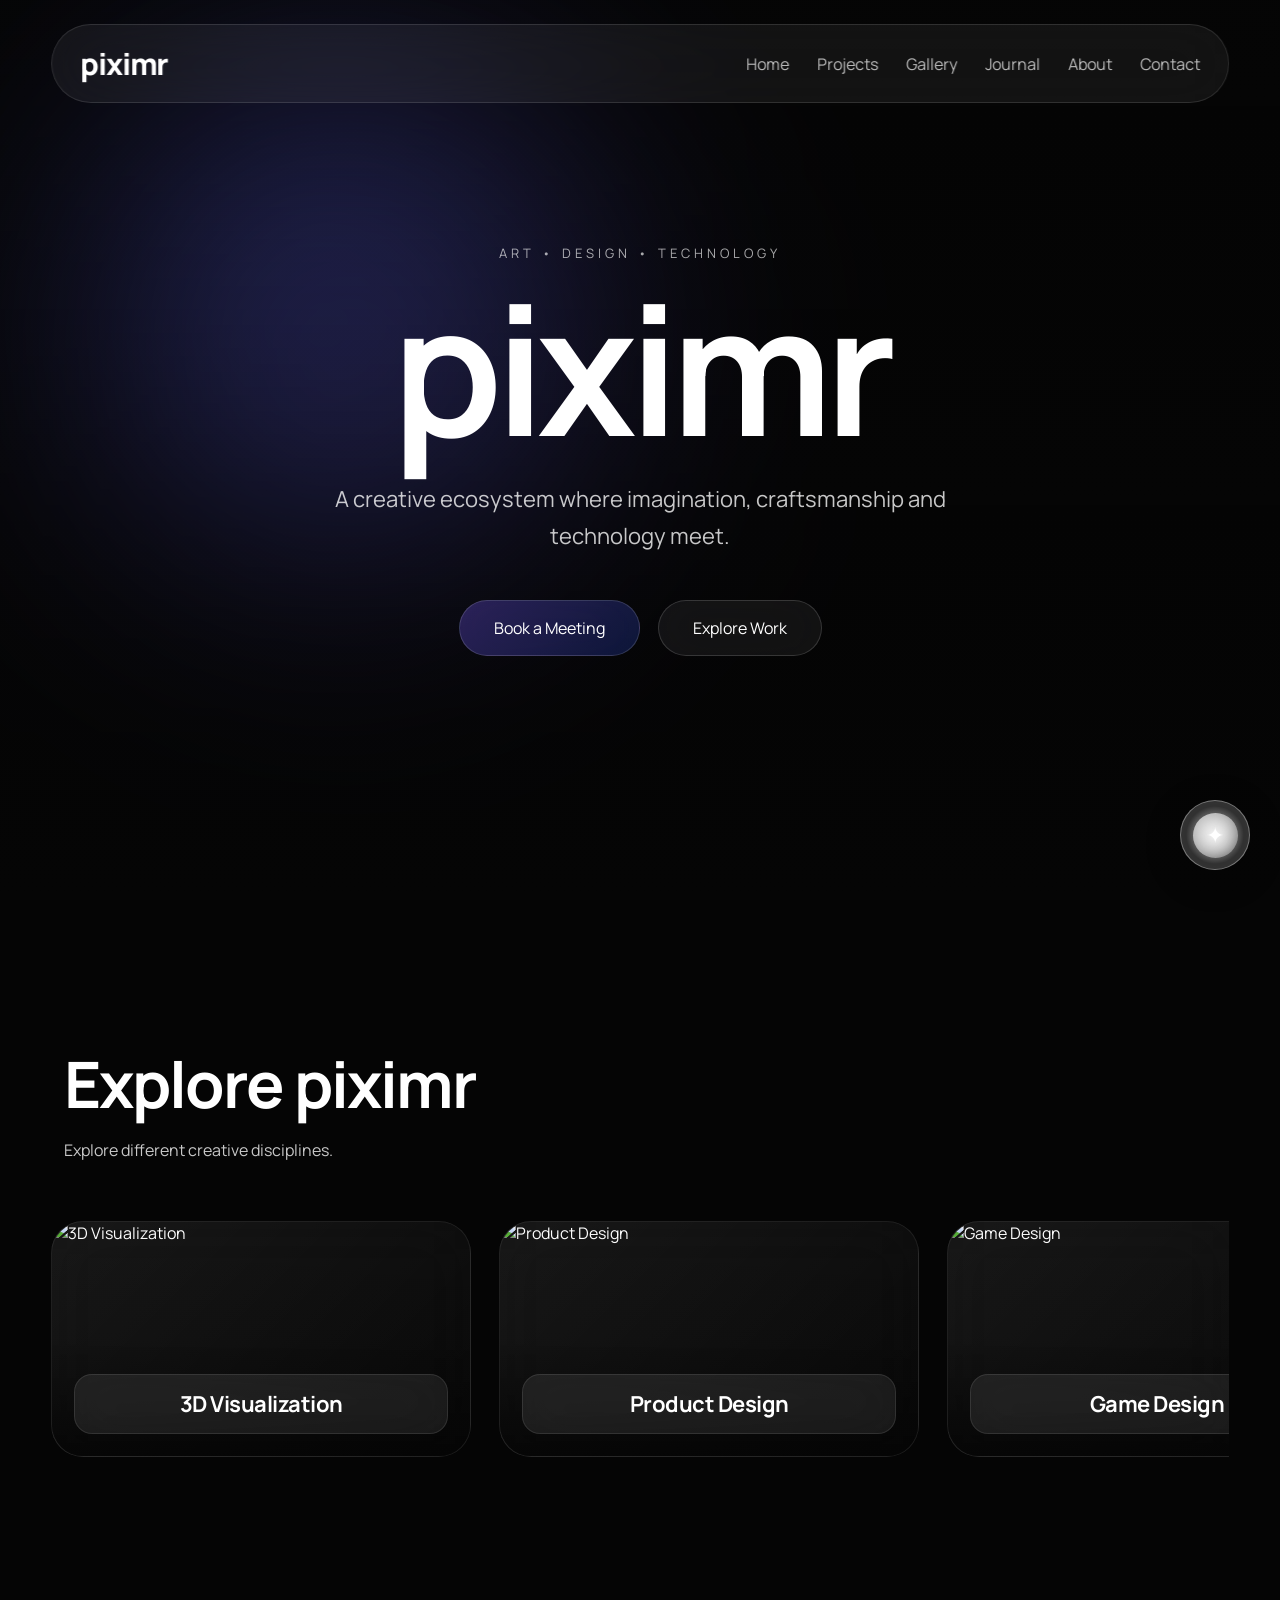
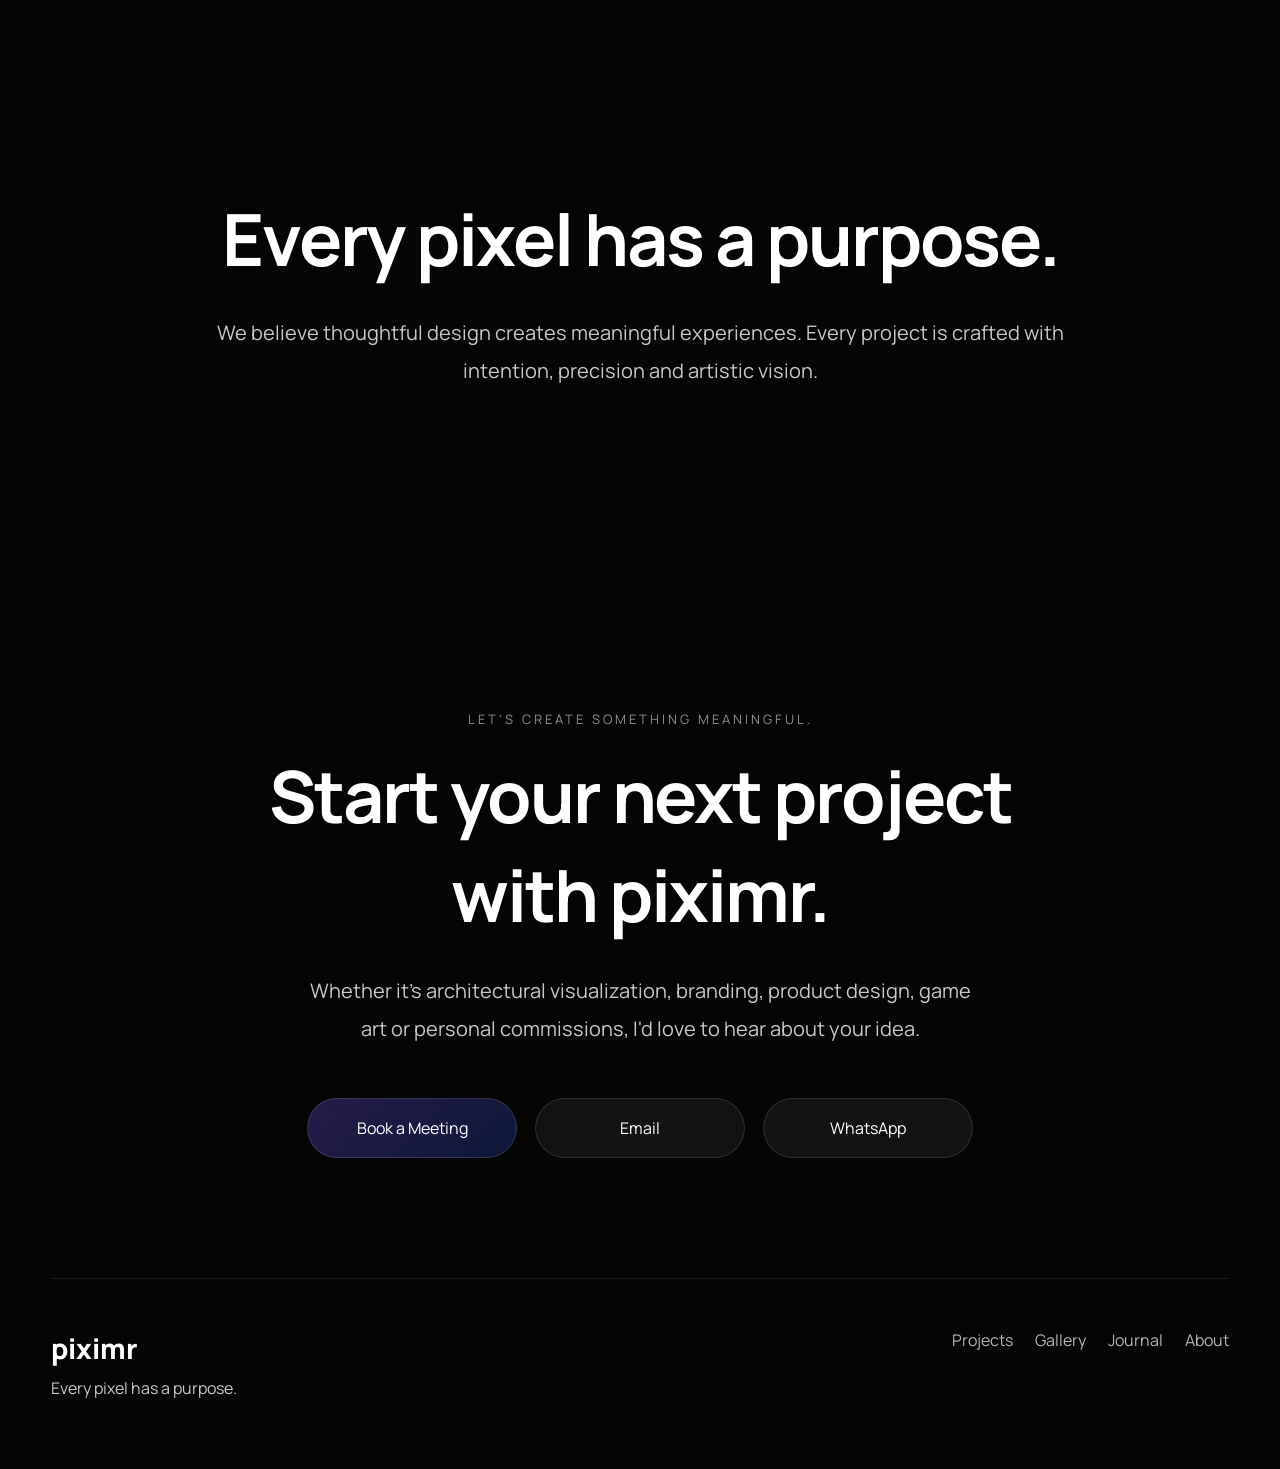
==== index.html @ 468fd78a "Update index.html" ====
<!DOCTYPE html>
<html lang="en">

<head>

    <meta charset="UTF-8">
    <meta name="viewport"
          content="width=device-width, initial-scale=1.0">

    <title>piximr</title>

    <meta name="description"
          content="piximr | Art • Design • Technology">

    <link rel="stylesheet"
          href="style.css">

    <link rel="preconnect"
          href="https://fonts.googleapis.com">

    <link rel="preconnect"
          href="https://fonts.gstatic.com"
          crossorigin>

    <link href="https://fonts.googleapis.com/css2?family=Manrope:wght@300;400;500;600;700;800&display=swap"
          rel="stylesheet">

</head>

<body>



<!-- ===========================
LOADER
=========================== -->

<div class="loader">

    <div class="loader-logo">

        <span>piximr</span>

    </div>

</div>





<!-- ===========================
BACKGROUND LIGHTS
=========================== -->

<div class="ambient ambient-1"></div>

<div class="ambient ambient-2"></div>

<div class="noise"></div>





<!-- ===========================
NAVBAR
=========================== -->

<header class="navbar">

    <div class="nav-logo">

        piximr

    </div>



    <nav class="nav-menu">

        <a href="#">Home</a>

        <a href="#explore">Projects</a>

        <a href="gallery.html">Gallery</a>

        <a href="journal.html">Journal</a>

        <a href="about.html">About</a>

        <a href="#contact">Contact</a>

    </nav>

</header>





<!-- ===========================
HERO
=========================== -->

<section class="hero">

    <video
        autoplay
        muted
        loop
        playsinline>

        <source
            src="assets/videos/hero.mp4"
            type="video/mp4">

    </video>

    <div class="hero-overlay"></div>

    <div class="hero-content">

        <p class="eyebrow">

            Art • Design • Technology

        </p>

        <h1>

            piximr

        </h1>

        <p class="hero-description">

            A creative ecosystem where imagination,
            craftsmanship and technology meet.

        </p>

        <div class="hero-buttons">

            <a href="https://cal.com/piximr"
               target="_blank"
               class="primary-btn">

                Book a Meeting

            </a>

            <a href="#explore"
               class="secondary-btn">

                Explore Work

            </a>

        </div>

    </div>

</section>





<!-- ===========================
EXPLORE PIXIMR
=========================== -->

<section
    id="explore"
    class="explore">

    <div class="section-heading">

        <h2>

            Explore piximr

        </h2>

        <p>

            Explore different creative disciplines.

        </p>

    </div>



    <div class="project-slider">
                <!-- Card 01 -->
        <a class="project-card"
           href="projects/3d-visualization.html">

            <div class="project-image">

                <img src="assets/images/3d-cover.webp"
                     alt="3D Visualization">

                <div class="project-gradient"></div>

                <div class="project-title">

                    3D Visualization

                </div>

            </div>

        </a>



        <!-- Card 02 -->
        <a class="project-card"
           href="projects/product-design.html">

            <div class="project-image">

                <img src="assets/images/product-cover.webp"
                     alt="Product Design">

                <div class="project-gradient"></div>

                <div class="project-title">

                    Product Design

                </div>

            </div>

        </a>



        <!-- Card 03 -->
        <a class="project-card"
           href="projects/game-design.html">

            <div class="project-image">

                <img src="assets/images/game-cover.webp"
                     alt="Game Design">

                <div class="project-gradient"></div>

                <div class="project-title">

                    Game Design

                </div>

            </div>

        </a>



        <!-- Card 04 -->
        <a class="project-card"
           href="projects/personal-art.html">

            <div class="project-image">

                <img src="assets/images/art-cover.webp"
                     alt="Personal Art">

                <div class="project-gradient"></div>

                <div class="project-title">

                    Personal Art

                </div>

            </div>

        </a>



        <!-- Card 05 -->
        <a class="project-card"
           href="projects/architectural-design.html">

            <div class="project-image">

                <img src="assets/images/architecture-cover.webp"
                     alt="Architectural Design">

                <div class="project-gradient"></div>

                <div class="project-title">

                    Architectural Design

                </div>

            </div>

        </a>



        <!-- Card 06 -->
        <a class="project-card"
           href="projects/branding.html">

            <div class="project-image">

                <img src="assets/images/branding-cover.webp"
                     alt="Branding">

                <div class="project-gradient"></div>

                <div class="project-title">

                    Branding

                </div>

            </div>

        </a>

    </div>

</section>



<!-- ===========================
SIGNATURE EXPERIENCE
=========================== -->

<section class="signature">

    <div class="signature-content">

        <h2>

            Every pixel has a purpose.

        </h2>

        <p>

            We believe thoughtful design creates meaningful
            experiences. Every project is crafted with
            intention, precision and artistic vision.

        </p>

    </div>

</section>
<!-- ===========================
CONTACT
=========================== -->

<section class="contact" id="contact">

    <div class="contact-content">

        <p class="contact-label">
            Let's create something meaningful.
        </p>

        <h2>
            Start your next project with piximr.
        </h2>

        <p class="contact-text">
            Whether it's architectural visualization, branding,
            product design, game art or personal commissions,
            I'd love to hear about your idea.
        </p>

        <div class="contact-actions">

            <a href="https://cal.com/piximr"
               target="_blank"
               class="contact-btn primary">

                Book a Meeting

            </a>

            <a href="mailto:piximrstudio@gmail.com"
               class="contact-btn">

                Email

            </a>

            <a href="https://wa.me/8801825558999"
               target="_blank"
               class="contact-btn">

                WhatsApp

            </a>

        </div>

    </div>

</section>



<!-- ===========================
FOOTER
=========================== -->

<footer class="footer">

    <div class="footer-left">

        <div class="footer-logo">
            piximr
        </div>

        <p>
            Every pixel has a purpose.
        </p>

    </div>

    <div class="footer-right">

        <a href="#explore">Projects</a>
        <a href="gallery.html">Gallery</a>
        <a href="journal.html">Journal</a>
        <a href="about.html">About</a>

    </div>

</footer>



<script src="script.js"></script>
<!-- Piximr AI Agent Bubble -->

<div class="piximr-ai-bubble">
    <div class="ai-glow"></div>
    <div class="ai-core">
        ✦
    </div>
</div>
    <script>
setTimeout(function(){

    document.querySelector(".piximr-ai-bubble").style.display = "flex";

},30000);
</script>
</body>
</html>
---- style.css ----
/*==================================================
PIXIMR V2
PART 1
==================================================*/

:root{

    --bg:#050505;

    --glass:rgba(255,255,255,.08);

    --glass-border:rgba(255,255,255,.12);

    --white:#ffffff;

    --text:rgba(255,255,255,.78);

    --violet:#7B5CFF;

    --ultramarine:#2E5BFF;

    --radius:28px;

    --transition:.45s cubic-bezier(.22,.61,.36,1);

}



*{

    margin:0;

    padding:0;

    box-sizing:border-box;

}



html{

    scroll-behavior:smooth;

}



body{

    background:var(--bg);

    color:white;

    font-family:"Manrope",sans-serif;

    overflow-x:hidden;

}



/*==========================
NOISE
==========================*/

.noise{

    position:fixed;

    inset:0;

    pointer-events:none;

    opacity:.08;

    z-index:2;

    background-image:url("https://grainy-gradients.vercel.app/noise.svg");

}



/*==========================
AMBIENT LIGHTS
==========================*/

.ambient{

    position:fixed;

    border-radius:50%;

    filter:blur(120px);

    pointer-events:none;

    z-index:1;

    mix-blend-mode:screen;

}



.ambient-1{

    width:700px;

    height:700px;

    background:radial-gradient(circle,
    rgba(123,92,255,.55),
    transparent 70%);

    animation:ambientOne 18s ease-in-out infinite alternate;

}



.ambient-2{

    width:650px;

    height:650px;

    background:radial-gradient(circle,
    rgba(46,91,255,.45),
    transparent 70%);

    animation:ambientTwo 22s ease-in-out infinite alternate;

}



@keyframes ambientOne{

0%{

transform:translate(-260px,-180px);

opacity:.45;

}

50%{

transform:translate(180px,40px);

opacity:.8;

}

100%{

transform:translate(-40px,240px);

opacity:.55;

}

}



@keyframes ambientTwo{

0%{

transform:translate(70vw,55vh);

opacity:.35;

}

50%{

transform:translate(52vw,10vh);

opacity:.65;

}

100%{

transform:translate(80vw,35vh);

opacity:.45;

}

}



/*==========================
LOADER
==========================*/

.loader{

    position:fixed;

    inset:0;

    display:flex;

    justify-content:center;

    align-items:center;

    background:#050505;

    z-index:99999;

    animation:loaderHide 2.3s forwards;

}



.loader-logo{

    font-size:72px;

    font-weight:800;

    letter-spacing:-3px;

    animation:loaderPulse 2s infinite;

}



.loader-logo span{

    text-shadow:

    0 0 25px rgba(123,92,255,.9),

    0 0 60px rgba(46,91,255,.4);

}



@keyframes loaderPulse{

0%,100%{

opacity:.5;

transform:scale(.98);

}

50%{

opacity:1;

transform:scale(1);

}

}



@keyframes loaderHide{

0%,82%{

opacity:1;

}

100%{

opacity:0;

visibility:hidden;

}

}



/*==========================
NAVBAR
==========================*/

.navbar{

    position:fixed;

    top:24px;

    left:50%;

    transform:translateX(-50%);

    width:min(1320px,92%);

    padding:18px 28px;

    display:flex;

    justify-content:space-between;

    align-items:center;

    border:1px solid var(--glass-border);

    border-radius:999px;

    backdrop-filter:blur(28px);

    background:rgba(255,255,255,.06);

    z-index:999;

}



.nav-logo{

    font-size:30px;

    font-weight:800;

    letter-spacing:-1px;

}



.nav-menu{

    display:flex;

    gap:28px;

}



.nav-menu a{

    color:rgba(255,255,255,.72);

    text-decoration:none;

    transition:var(--transition);

}



.nav-menu a:hover{

    color:white;

}
/*==================================================
PART 2
HERO
==================================================*/

.hero{

    position:relative;

    height:100vh;

    display:flex;

    justify-content:center;

    align-items:center;

    overflow:hidden;

    text-align:center;

}



.hero video{

    position:absolute;

    inset:0;

    width:100%;

    height:100%;

    object-fit:cover;

}



.hero-overlay{

    position:absolute;

    inset:0;

    background:
    linear-gradient(
    180deg,
    rgba(5,5,5,.35),
    rgba(5,5,5,.80));

    z-index:1;

}



.hero-content{

    position:relative;

    z-index:5;

    width:min(820px,92%);

}



.eyebrow{

    color:rgba(255,255,255,.65);

    letter-spacing:4px;

    text-transform:uppercase;

    font-size:13px;

    margin-bottom:20px;

}



.hero h1{

    font-size:clamp(90px,15vw,180px);

    line-height:.95;

    letter-spacing:-8px;

}



.hero-description{

    margin:28px auto 45px;

    max-width:640px;

    font-size:22px;

    line-height:1.7;

    color:var(--text);

}



.hero-buttons{

    display:flex;

    justify-content:center;

    gap:18px;

    flex-wrap:wrap;

}



.primary-btn,
.secondary-btn{

    text-decoration:none;

    color:white;

    padding:16px 34px;

    border-radius:999px;

    border:1px solid rgba(255,255,255,.15);

    backdrop-filter:blur(25px);

    transition:var(--transition);

}



.primary-btn{

    background:
    linear-gradient(
    135deg,
    rgba(123,92,255,.30),
    rgba(46,91,255,.20));

}



.secondary-btn{

    background:rgba(255,255,255,.06);

}



.primary-btn:hover,
.secondary-btn:hover{

    transform:translateY(-4px);

    box-shadow:

    0 15px 40px rgba(123,92,255,.25);

}



/*==================================================
SECTION
==================================================*/

section{

    position:relative;

    z-index:5;

}



.section-heading{

    width:min(1200px,90%);

    margin:auto;

    margin-bottom:60px;

}



.section-heading h2{

    font-size:clamp(42px,5vw,64px);

    letter-spacing:-2px;

}



.section-heading p{

    margin-top:12px;

    color:var(--text);

}
/*==================================================
PART 3
EXPLORE PIXIMR
==================================================*/

.explore{

    padding:140px 0;

}



.project-slider{

    width:min(1400px,92%);

    margin:auto;

    display:flex;

    gap:28px;

    overflow-x:auto;

    scroll-snap-type:x mandatory;

    padding-bottom:12px;

}



.project-slider::-webkit-scrollbar{

    display:none;

}



.project-card{

    flex:0 0 420px;

    text-decoration:none;

    color:white;

    scroll-snap-align:center;

    transition:var(--transition);

}



.project-card:hover{

    transform:translateY(-10px);

}



.project-image{

    position:relative;

    aspect-ratio:16/9;

    overflow:hidden;

    border-radius:32px;

    border:1px solid rgba(255,255,255,.08);

    background:

    linear-gradient(

    135deg,

    rgba(255,255,255,.08),

    rgba(255,255,255,.02)

    );



    backdrop-filter:blur(30px);

}



.project-image img{

    width:100%;

    height:100%;

    object-fit:cover;

    transition:1s;

}



.project-card:hover img{

    transform:scale(1.06);

}



/* image er upor elegant dark gradient */

.project-gradient{

    position:absolute;

    inset:0;

    background:

    linear-gradient(

    to top,

    rgba(5,5,5,.88),

    rgba(5,5,5,.10),

    transparent

    );

}



/* Category title */

.project-title{

    position:absolute;

    left:22px;

    right:22px;

    bottom:22px;

    padding:14px 18px;

    border-radius:18px;

    backdrop-filter:blur(24px);

    background:rgba(255,255,255,.08);

    border:1px solid rgba(255,255,255,.10);

    font-size:22px;

    font-weight:700;

    letter-spacing:-.5px;

    text-align:center;

    transition:var(--transition);

}



.project-card:hover .project-title{

    background:

    linear-gradient(

    135deg,

    rgba(123,92,255,.28),

    rgba(46,91,255,.22)

    );



    border-color:rgba(123,92,255,.45);

}



/*==========================
SIGNATURE
==========================*/

.signature{

    padding:180px 0;

}



.signature-content{

    width:min(900px,90%);

    margin:auto;

    text-align:center;

}



.signature h2{

    font-size:clamp(46px,6vw,72px);

    letter-spacing:-2px;

    margin-bottom:26px;

}



.signature p{

    color:var(--text);

    font-size:20px;

    line-height:1.9;

}
/*==================================================
PART 4
CONTACT + FOOTER + RESPONSIVE
==================================================*/

.contact{

    padding:140px 0 120px;

}



.contact-content{

    width:min(900px,90%);

    margin:auto;

    text-align:center;

}



.contact-label{

    text-transform:uppercase;

    letter-spacing:3px;

    font-size:13px;

    color:rgba(255,255,255,.55);

}



.contact h2{

    margin-top:18px;

    font-size:clamp(42px,6vw,72px);

    letter-spacing:-2px;

}



.contact-text{

    margin:28px auto 50px;

    max-width:680px;

    color:var(--text);

    line-height:1.9;

    font-size:20px;

}



.contact-actions{

    display:flex;

    justify-content:center;

    flex-wrap:wrap;

    gap:18px;

}



.contact-btn{

    display:inline-flex;

    align-items:center;

    justify-content:center;

    min-width:210px;

    padding:18px 30px;

    text-decoration:none;

    color:white;

    border-radius:999px;

    border:1px solid rgba(255,255,255,.12);

    background:rgba(255,255,255,.06);

    backdrop-filter:blur(28px);

    transition:var(--transition);

}



.contact-btn.primary{

    background:

    linear-gradient(

    135deg,

    rgba(123,92,255,.28),

    rgba(46,91,255,.22)

    );

}



.contact-btn:hover{

    transform:translateY(-5px);

    box-shadow:

    0 18px 45px rgba(123,92,255,.22);

}



/*==========================
FOOTER
==========================*/

.footer{

    width:min(1400px,92%);

    margin:auto;

    padding:50px 0 70px;

    border-top:1px solid rgba(255,255,255,.08);

    display:flex;

    justify-content:space-between;

    align-items:flex-start;

    gap:40px;

}



.footer-logo{

    font-size:28px;

    font-weight:800;

    margin-bottom:10px;

}



.footer-left p{

    color:var(--text);

}



.footer-right{

    display:flex;

    gap:22px;

    flex-wrap:wrap;

}



.footer-right a{

    text-decoration:none;

    color:rgba(255,255,255,.7);

    transition:var(--transition);

}



.footer-right a:hover{

    color:white;

}



/*==========================
RESPONSIVE
==========================*/

@media (max-width:900px){

    .nav-menu{

        display:none;

    }

    .project-card{

        flex:0 0 88vw;

    }

    .hero-description{

        font-size:18px;

    }

    .contact-text{

        font-size:18px;

    }

    .footer{

        flex-direction:column;

        align-items:center;

        text-align:center;

    }

}

@media (max-width:600px){

    .hero h1{

        letter-spacing:-4px;

    }

    .project-title{

        font-size:18px;

        padding:12px 14px;

    }

    .contact-btn{

        width:100%;

    }

}
/*==================================================
GALLERY PAGE
==================================================*/

.page-hero{

    width:min(1200px,92%);
    margin:180px auto 90px;
    text-align:center;

}

.page-hero h1{

    font-size:clamp(60px,9vw,120px);
    letter-spacing:-4px;
    margin:20px 0;

}

.gallery-grid{

    width:min(1500px,94%);
    margin:auto;

    display:grid;

    grid-template-columns:repeat(3,1fr);

    grid-auto-rows:280px;

    gap:24px;

    padding-bottom:120px;

}

.gallery-item{

    position:relative;

    overflow:hidden;

    border-radius:28px;

    border:1px solid rgba(255,255,255,.08);

    background:rgba(255,255,255,.04);

}

.gallery-item.large{

    grid-column:span 2;

    grid-row:span 2;

}

.gallery-item.wide{

    grid-column:span 2;

}

.gallery-item.tall{

    grid-row:span 2;

}

.gallery-item img{

    width:100%;

    height:100%;

    object-fit:cover;

    transition:1s;

}

.gallery-item:hover img{

    transform:scale(1.08);

}

.gallery-overlay{

    position:absolute;

    inset:0;

    display:flex;

    align-items:flex-end;

    padding:28px;

    background:linear-gradient(
    to top,
    rgba(0,0,0,.85),
    transparent 60%
    );

}

.gallery-overlay span{

    font-size:24px;

    font-weight:700;

}

@media(max-width:900px){

.gallery-grid{

grid-template-columns:1fr;

grid-auto-rows:280px;

}

.gallery-item.large,
.gallery-item.wide,
.gallery-item.tall{

grid-column:auto;
grid-row:auto;

}

}
/*==================================================
JOURNAL PAGE
==================================================*/

.journal-feed{

    width:min(1100px,90%);
    margin:auto;
    padding-bottom:120px;

}

.journal-card{

    padding:40px;
    margin-bottom:28px;

    border-radius:28px;

    border:1px solid rgba(255,255,255,.08);

    background:rgba(255,255,255,.05);

    backdrop-filter:blur(28px);

    transition:var(--transition);

}

.journal-card:hover{

    transform:translateY(-6px);

    border-color:rgba(123,92,255,.35);

}

.journal-date{

    color:rgba(255,255,255,.55);

    font-size:14px;

    letter-spacing:2px;

    text-transform:uppercase;

    margin-bottom:18px;

}

.journal-card h2{

    font-size:36px;

    margin-bottom:18px;

    letter-spacing:-1px;

}

.journal-card p{

    color:var(--text);

    line-height:1.8;

    margin-bottom:26px;

}

.journal-card a{

    color:white;

    text-decoration:none;

    font-weight:700;

    transition:.3s;

}

.journal-card a:hover{

    color:var(--violet);

}

@media(max-width:900px){

    .journal-card{

        padding:28px;

    }

    .journal-card h2{

        font-size:28px;

    }

}
/*==================================================
ABOUT PAGE
==================================================*/

.about-section{

    width:min(1100px,90%);
    margin:140px auto 100px;

}


.about-content{

    text-align:center;

}


.about-content h2{

    font-size:clamp(42px,5vw,64px);

    letter-spacing:-2px;

    margin-bottom:30px;

}


.about-content p{

    max-width:800px;

    margin:20px auto;

    color:var(--text);

    font-size:18px;

    line-height:1.9;

}


/*==========================
SERVICES
==========================*/

.services{

    width:min(1100px,90%);

    margin:100px auto;

}


.services h2{

    text-align:center;

    font-size:clamp(40px,5vw,60px);

    letter-spacing:-2px;

    margin-bottom:50px;

}


.service-grid{

    display:grid;

    grid-template-columns:repeat(3,1fr);

    gap:25px;

}


.service-card{

    padding:35px;

    border-radius:28px;

    border:1px solid rgba(255,255,255,.08);

    background:rgba(255,255,255,.05);

    backdrop-filter:blur(28px);

    transition:var(--transition);

}


.service-card:hover{

    transform:translateY(-8px);

    border-color:rgba(123,92,255,.35);

}


.service-card h3{

    font-size:24px;

    margin-bottom:15px;

}


.service-card p{

    color:var(--text);

    line-height:1.8;

}


/*==========================
PHILOSOPHY
==========================*/

.philosophy{

    width:min(900px,90%);

    margin:120px auto;

    text-align:center;

}


.philosophy h2{

    font-size:clamp(40px,5vw,60px);

    letter-spacing:-2px;

    margin-bottom:25px;

}


.philosophy p{

    color:var(--text);

    font-size:18px;

    line-height:1.9;

}


/*==========================
CONTACT CTA
==========================*/

.contact-cta{

    text-align:center;

    padding:100px 0;

}


.contact-cta h2{

    font-size:clamp(38px,5vw,60px);

    margin-bottom:30px;

}


.contact-cta a{

    display:inline-block;

    padding:16px 34px;

    border-radius:999px;

    text-decoration:none;

    color:white;

    border:1px solid rgba(255,255,255,.12);

    background:

    linear-gradient(
    135deg,
    rgba(123,92,255,.30),
    rgba(46,91,255,.20)
    );

    transition:var(--transition);

}


.contact-cta a:hover{

    transform:translateY(-5px);

}


/*==========================
RESPONSIVE
==========================*/

@media(max-width:900px){

    .service-grid{

        grid-template-columns:1fr;

    }

}
/* Piximr AI Agent Bubble */

.piximr-ai-bubble {
    position: fixed;
    right: 30px;
    bottom: 30px;

    width: 70px;
    height: 70px;

    border-radius: 50%;

    background: rgba(255,255,255,0.18);
    backdrop-filter: blur(15px);
    -webkit-backdrop-filter: blur(15px);

    border: 1px solid rgba(255,255,255,0.35);

    display: flex;
    align-items: center;
    justify-content: center;

    cursor: pointer;

    box-shadow:
    0 8px 40px rgba(0,0,0,0.15);

    overflow: hidden;

    z-index: 9999;
}


/* Inner AI light */

.ai-core {

    width: 45px;
    height: 45px;

    border-radius: 50%;

    display: flex;
    align-items: center;
    justify-content: center;

    font-size: 22px;

    color: white;

    background:
    linear-gradient(
    135deg,
    rgba(255,255,255,.6),
    rgba(255,255,255,.1)
    );

    backdrop-filter: blur(10px);

    animation: breathe 3s infinite ease-in-out;
}


/* Moving glow */

.ai-glow {

    position: absolute;

    width: 100%;
    height: 100%;

    background:
    radial-gradient(
    circle,
    rgba(255,255,255,.8),
    transparent 60%
    );

    animation: glowmove 4s infinite linear;
}


/* Breathing animation */

@keyframes breathe {

    0%,100% {
        transform: scale(1);
        box-shadow: 0 0 10px rgba(255,255,255,.4);
    }

    50% {
        transform: scale(1.12);
        box-shadow: 0 0 30px rgba(255,255,255,.9);
    }

}


/* Light movement animation */

@keyframes glowmove {

    0% {
        transform: translate(-30%,-30%);
    }

    50% {
        transform: translate(30%,30%);
    }

    100% {
        transform: translate(-30%,-30%);
    }

}
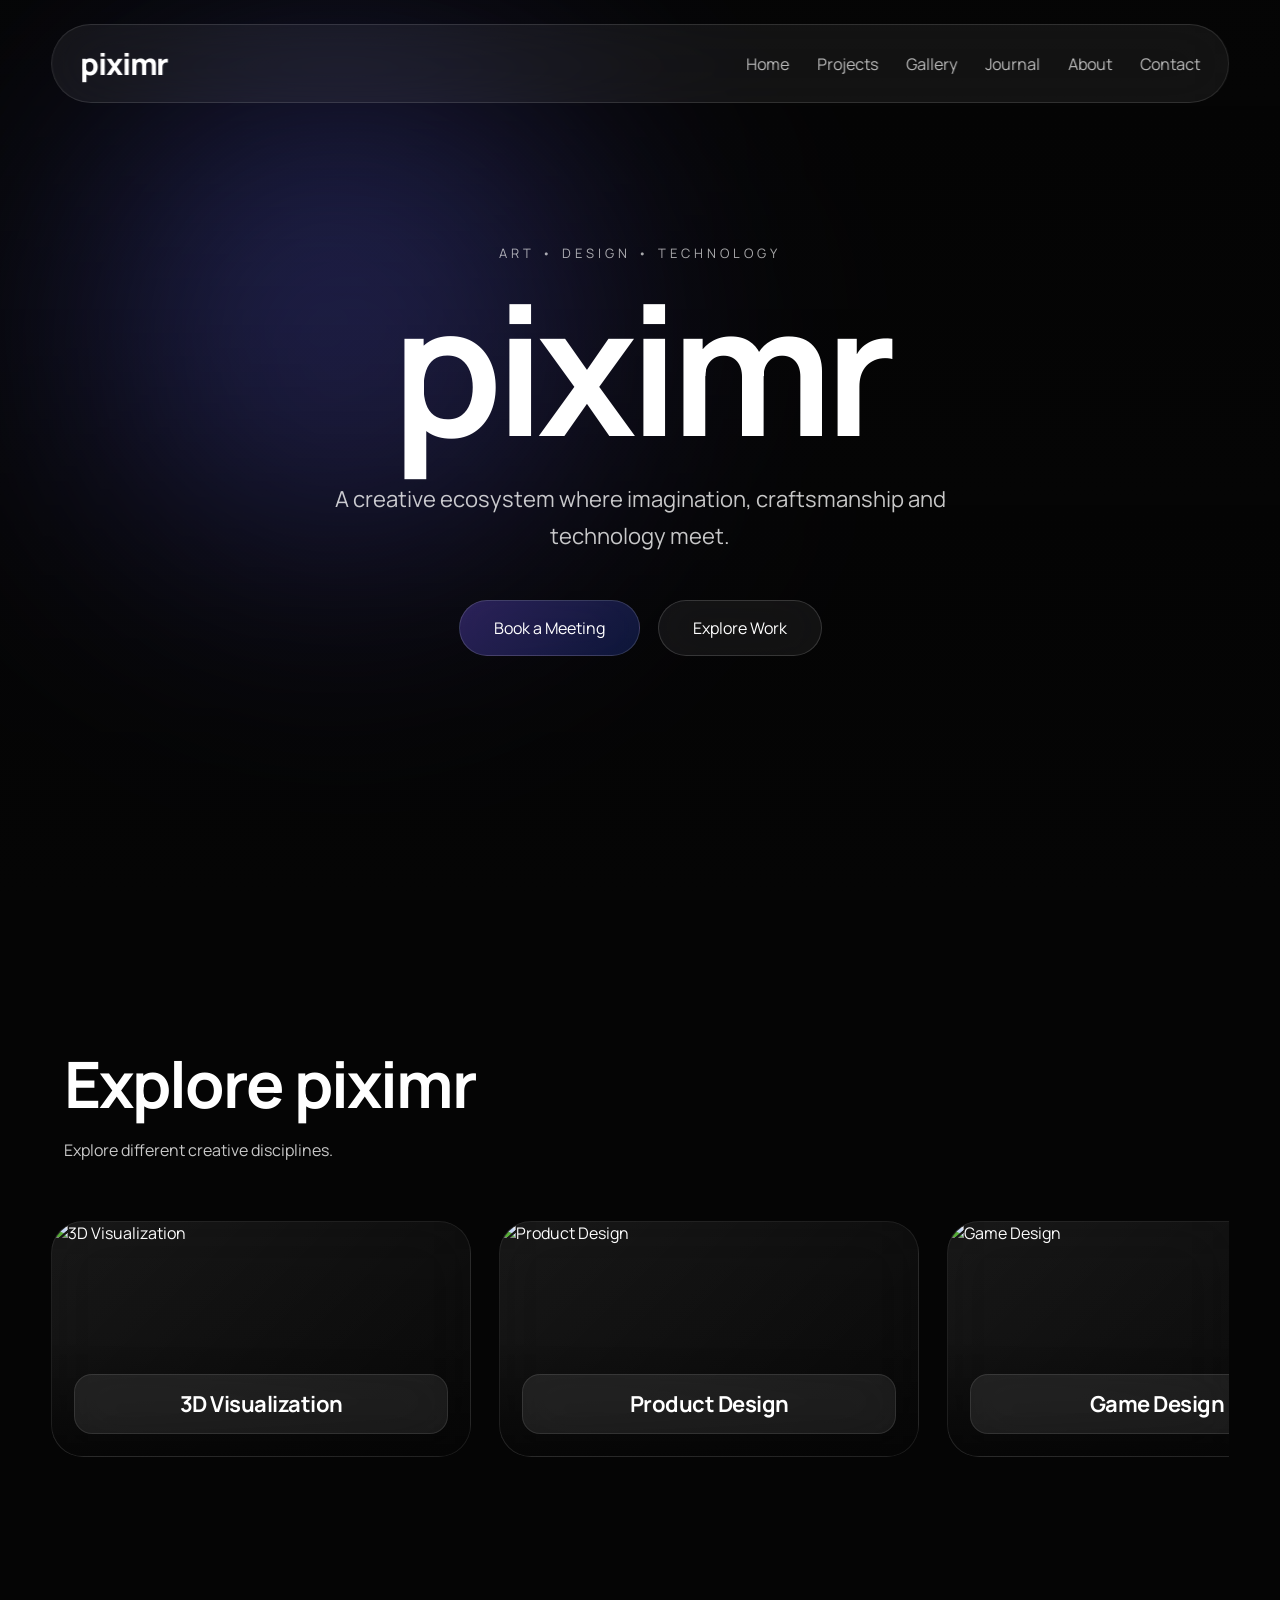
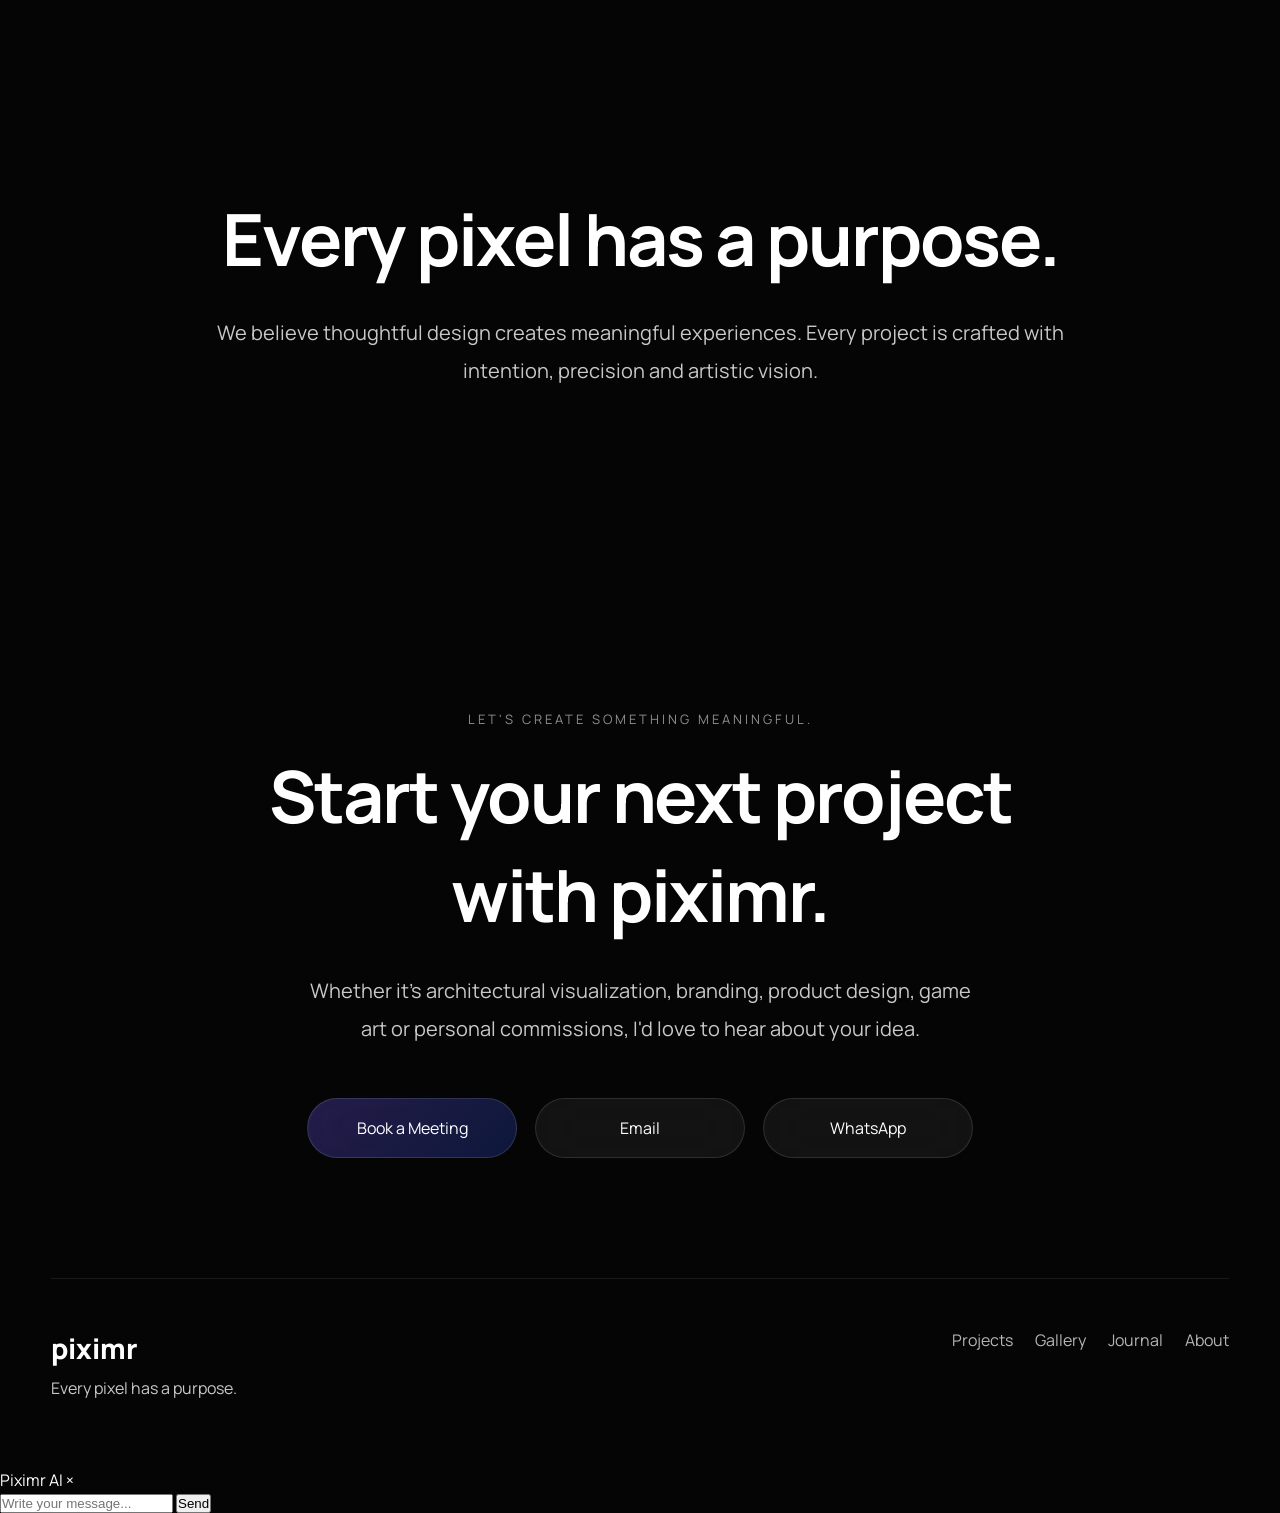
==== commit 06e08b20: "Update index.html" ====
--- a/index.html
+++ b/index.html
@@ -456,6 +456,32 @@
         ✦
     </div>
 </div>
+    <!-- Piximr AI Chat Window -->
+
+<div class="piximr-chat-window" id="piximr-chat">
+
+    <div class="chat-header">
+        Piximr AI
+        <span id="chat-close">×</span>
+    </div>
+
+    <div class="chat-messages" id="chat-messages">
+    </div>
+
+    <div class="chat-input-area">
+
+        <input 
+        type="text" 
+        id="chat-input"
+        placeholder="Write your message...">
+
+        <button id="chat-send">
+        Send
+        </button>
+
+    </div>
+
+</div>
     <script>
 setTimeout(function(){
 
--- a/style.css
+++ b/style.css
@@ -1599,70 +1599,73 @@
     }
 
 }
-/* Piximr AI Agent Bubble */
+    /* Piximr AI Agent Bubble */
 
 .piximr-ai-bubble {
     position: fixed;
     right: 30px;
     bottom: 30px;
 
+    display: none;
+
     width: 70px;
     height: 70px;
 
     border-radius: 50%;
 
     background: rgba(255,255,255,0.18);
+
     backdrop-filter: blur(15px);
     -webkit-backdrop-filter: blur(15px);
 
     border: 1px solid rgba(255,255,255,0.35);
+
+    align-items: center;
+    justify-content: center;
+
+    cursor: pointer;
+
+    overflow: hidden;
+
+    z-index: 9999;
+
+    box-shadow:
+    0 8px 40px rgba(0,0,0,0.15);
+}
+
+
+/* Inner AI Light */
+
+.ai-core {
+
+    width: 45px;
+    height: 45px;
+
+    border-radius: 50%;
 
     display: flex;
     align-items: center;
     justify-content: center;
 
-    cursor: pointer;
-
-    box-shadow:
-    0 8px 40px rgba(0,0,0,0.15);
-
-    overflow: hidden;
-
-    z-index: 9999;
-}
-
-
-/* Inner AI light */
-
-.ai-core {
-
-    width: 45px;
-    height: 45px;
-
-    border-radius: 50%;
-
-    display: flex;
-    align-items: center;
-    justify-content: center;
-
     font-size: 22px;
 
     color: white;
 
     background:
     linear-gradient(
-    135deg,
-    rgba(255,255,255,.6),
-    rgba(255,255,255,.1)
+        135deg,
+        rgba(255,255,255,0.7),
+        rgba(255,255,255,0.1)
     );
 
     backdrop-filter: blur(10px);
 
     animation: breathe 3s infinite ease-in-out;
-}
-
-
-/* Moving glow */
+
+}
+
+
+/* Moving Glow */
 
 .ai-glow {
 
@@ -1673,46 +1676,61 @@
 
     background:
     radial-gradient(
-    circle,
-    rgba(255,255,255,.8),
-    transparent 60%
+        circle,
+        rgba(255,255,255,0.8),
+        transparent 60%
     );
 
     animation: glowmove 4s infinite linear;
-}
-
-
-/* Breathing animation */
+
+}
+
+
+/* Breathing Animation */
 
 @keyframes breathe {
 
     0%,100% {
+
         transform: scale(1);
-        box-shadow: 0 0 10px rgba(255,255,255,.4);
+
+        box-shadow:
+        0 0 10px rgba(255,255,255,0.4);
+
     }
 
     50% {
+
         transform: scale(1.12);
-        box-shadow: 0 0 30px rgba(255,255,255,.9);
+
+        box-shadow:
+        0 0 30px rgba(255,255,255,0.9);
+
     }
 
 }
 
 
-/* Light movement animation */
+/* Glow Movement */
 
 @keyframes glowmove {
 
     0% {
+
         transform: translate(-30%,-30%);
+
     }
 
     50% {
+
         transform: translate(30%,30%);
+
     }
 
     100% {
+
         transform: translate(-30%,-30%);
+
     }
 
 }
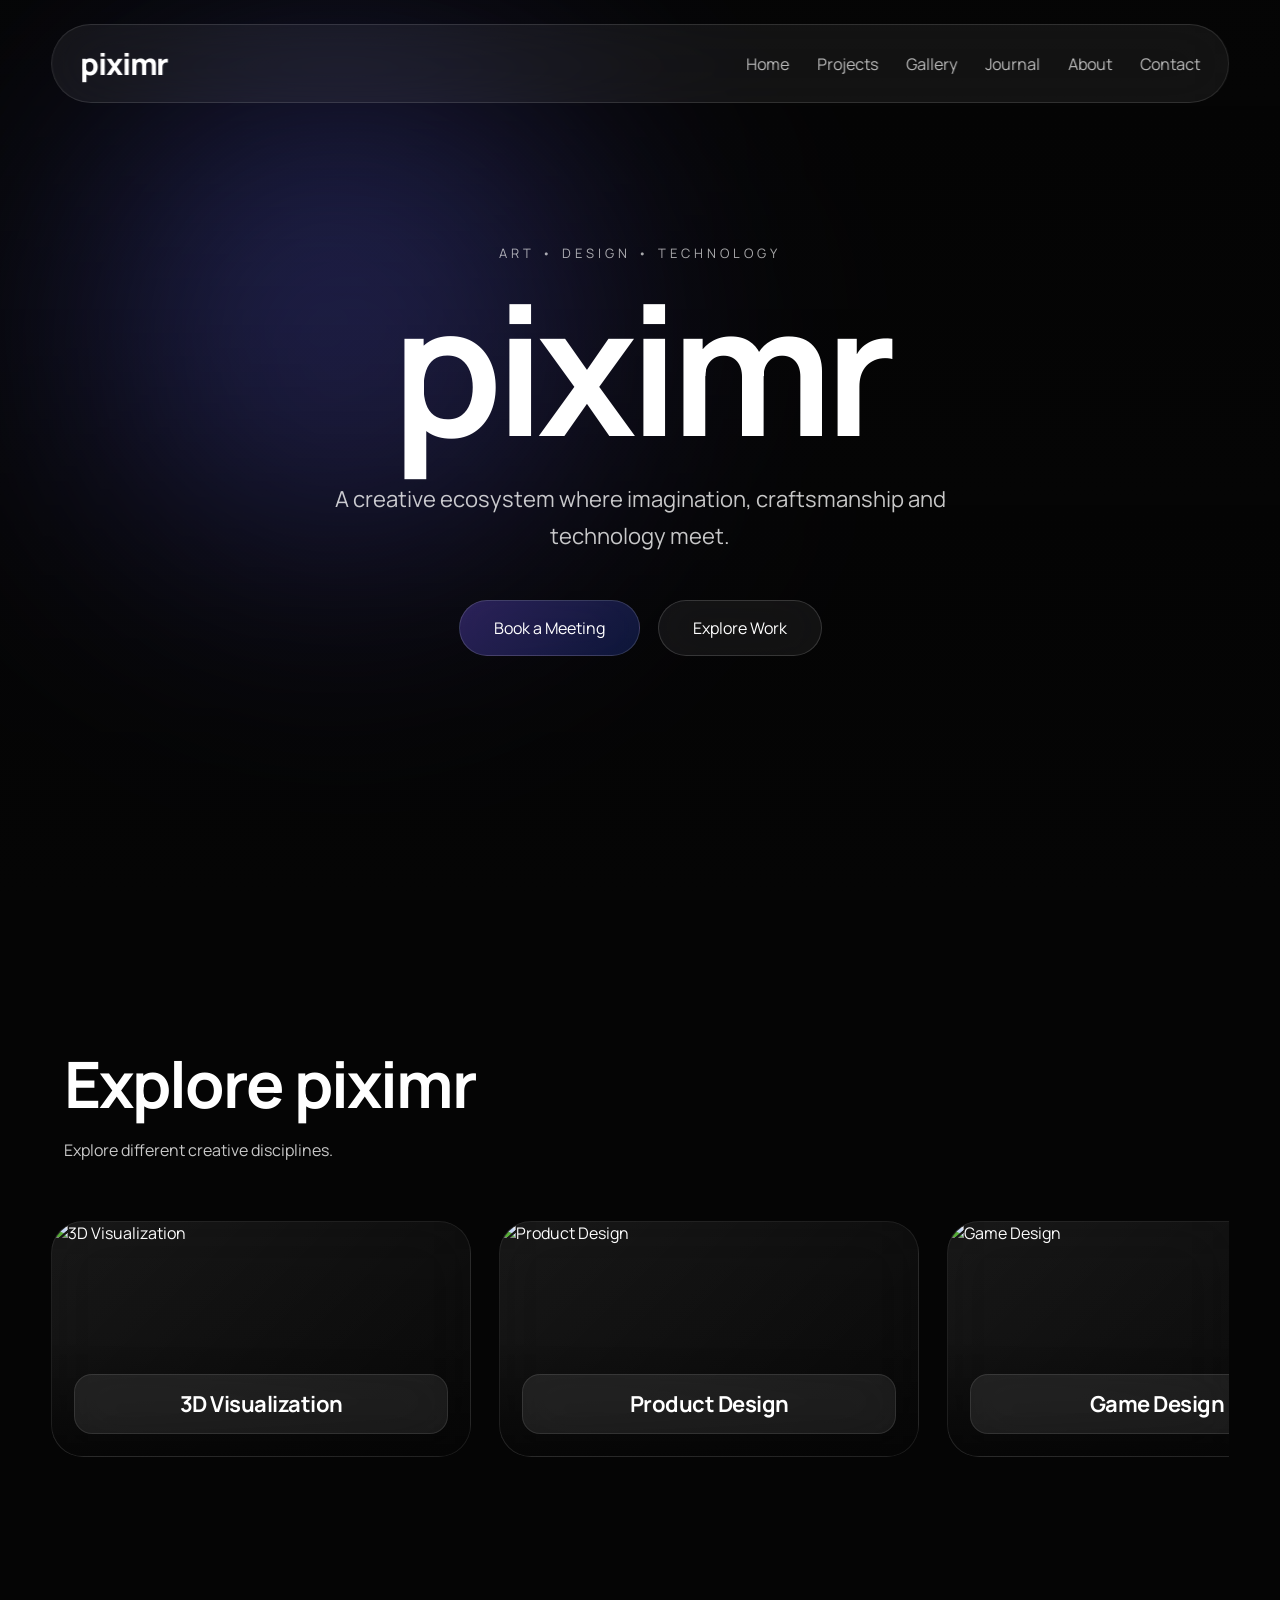
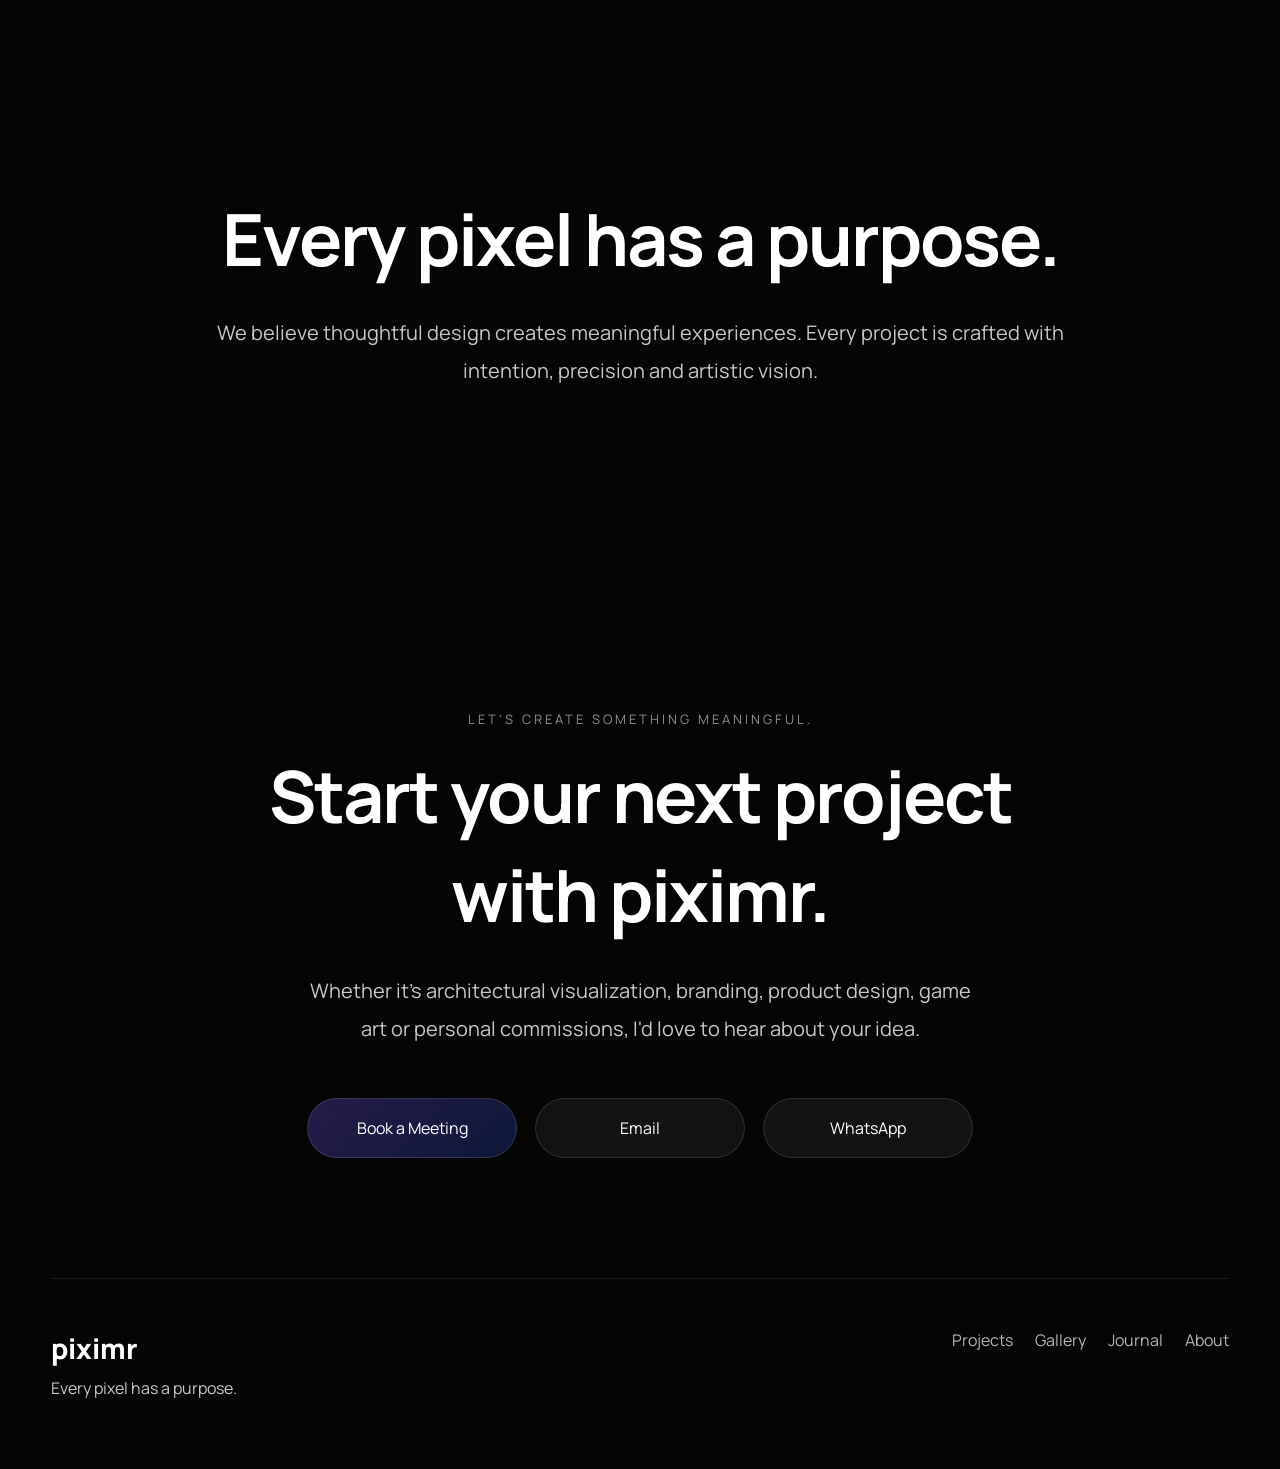
==== commit 9f17477a: "Update index.html" ====
--- a/index.html
+++ b/index.html
@@ -483,11 +483,35 @@
 
 </div>
     <script>
+
+const orb = document.querySelector(".piximr-ai-bubble");
+const chat = document.getElementById("piximr-chat");
+const closeBtn = document.getElementById("chat-close");
+
+
 setTimeout(function(){
 
-    document.querySelector(".piximr-ai-bubble").style.display = "flex";
-
-},30000);
+    orb.style.display = "flex";
+
+},10000);
+
+
+
+orb.onclick = function(){
+
+    chat.style.display = "block";
+
+};
+
+
+
+closeBtn.onclick = function(){
+
+    chat.style.display = "none";
+
+};
+
+
 </script>
 </body>
 </html>
--- a/style.css
+++ b/style.css
@@ -1734,3 +1734,145 @@
     }
 
 }
+/* Piximr AI Chat Window */
+
+.piximr-chat-window {
+
+    position: fixed;
+
+    right: 30px;
+    bottom: 120px;
+
+    width: 340px;
+
+    background:
+    rgba(255,255,255,0.18);
+
+    backdrop-filter:
+    blur(20px);
+
+    -webkit-backdrop-filter:
+    blur(20px);
+
+    border:
+    1px solid rgba(255,255,255,0.3);
+
+    border-radius: 22px;
+
+    overflow: hidden;
+
+    box-shadow:
+    0 15px 50px rgba(0,0,0,0.2);
+
+    z-index: 9998;
+
+    display: none;
+
+}
+
+
+/* Header */
+
+.chat-header {
+
+    padding:18px;
+
+    font-size:18px;
+
+    font-weight:600;
+
+    color:white;
+
+    background:
+    rgba(0,0,0,0.25);
+
+}
+
+
+#chat-close {
+
+    float:right;
+
+    cursor:pointer;
+
+    font-size:22px;
+
+}
+
+
+/* Messages */
+
+.chat-messages {
+
+    height:260px;
+
+    padding:20px;
+
+    overflow-y:auto;
+
+    color:white;
+
+    font-size:15px;
+
+    line-height:1.6;
+
+}
+
+
+/* Input */
+
+.chat-input-area {
+
+    display:flex;
+
+    padding:12px;
+
+    gap:8px;
+
+}
+
+
+#chat-input {
+
+    flex:1;
+
+    border:none;
+
+    outline:none;
+
+    padding:12px;
+
+    border-radius:15px;
+
+    background:
+    rgba(255,255,255,0.25);
+
+    color:white;
+
+}
+
+
+#chat-input::placeholder {
+
+    color:white;
+
+    opacity:.7;
+
+}
+
+
+#chat-send {
+
+    border:none;
+
+    border-radius:15px;
+
+    padding:12px 16px;
+
+    cursor:pointer;
+
+    background:white;
+
+    color:black;
+
+}
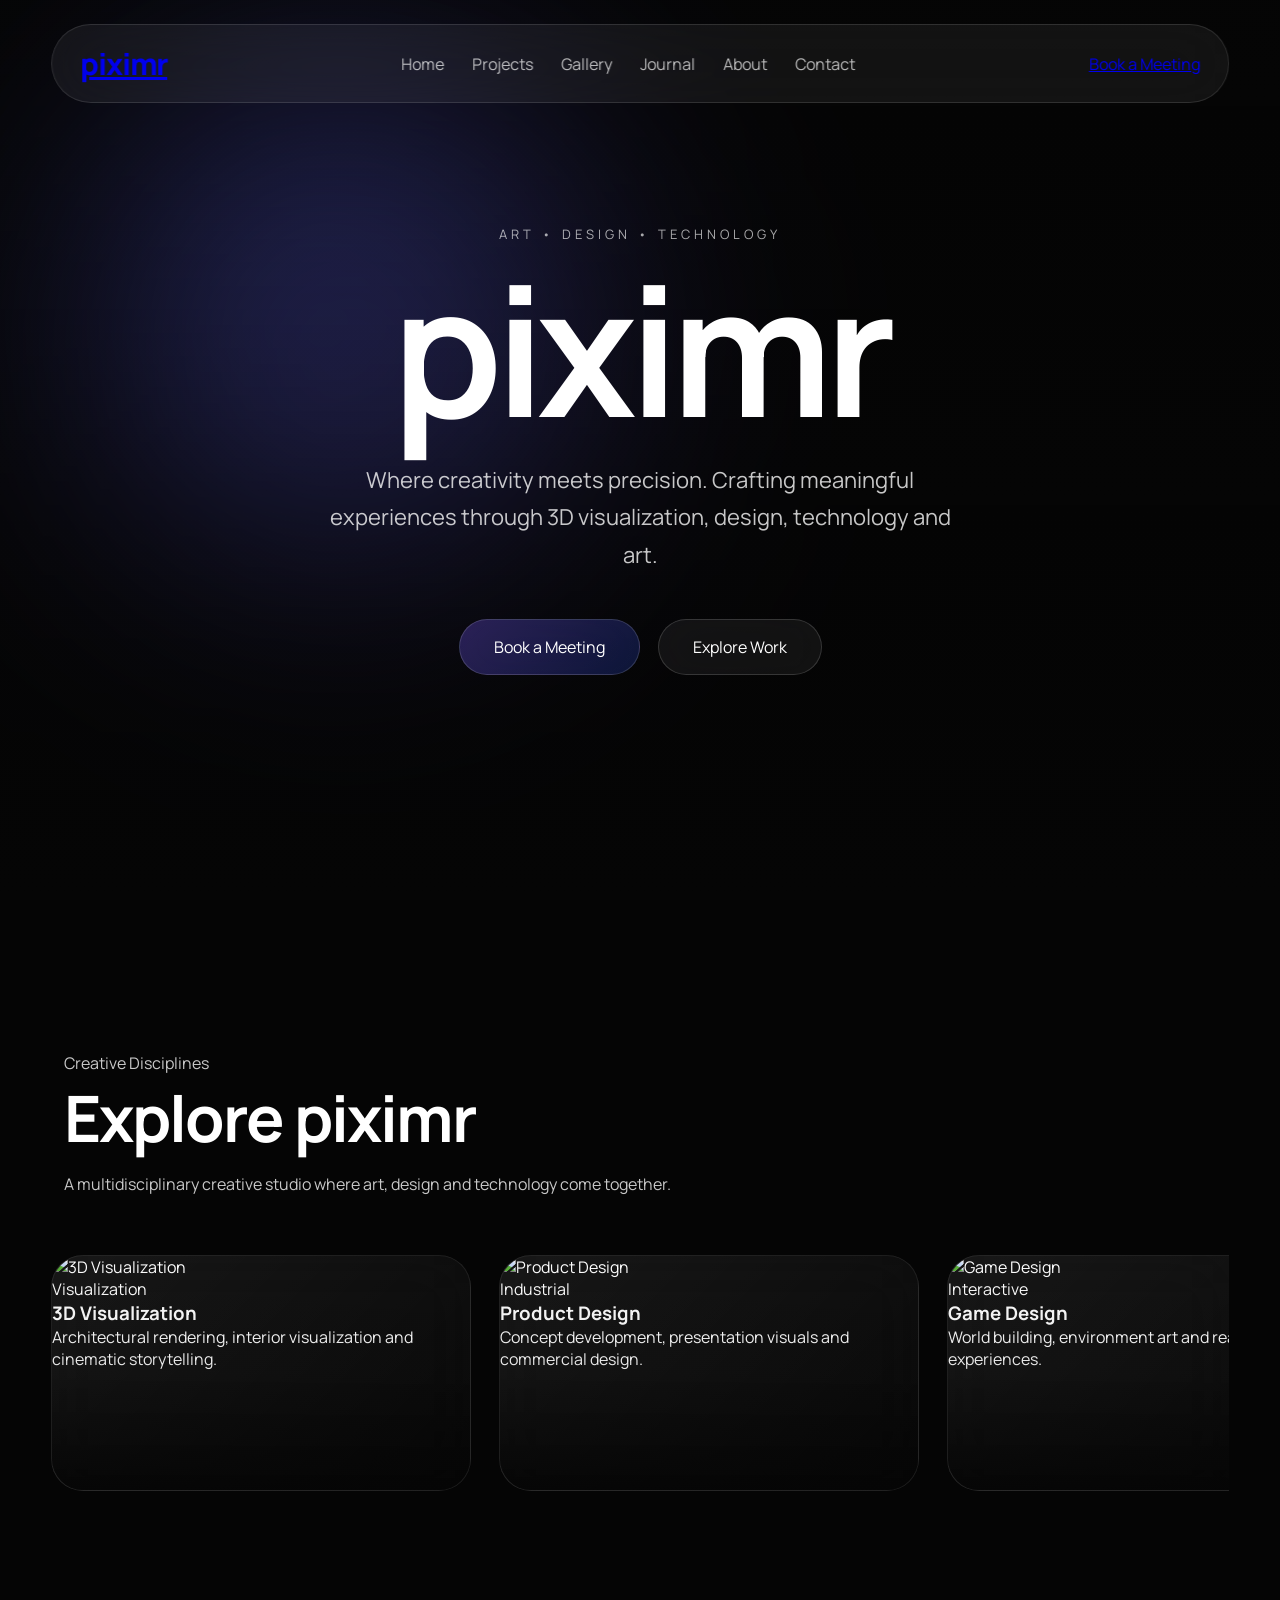
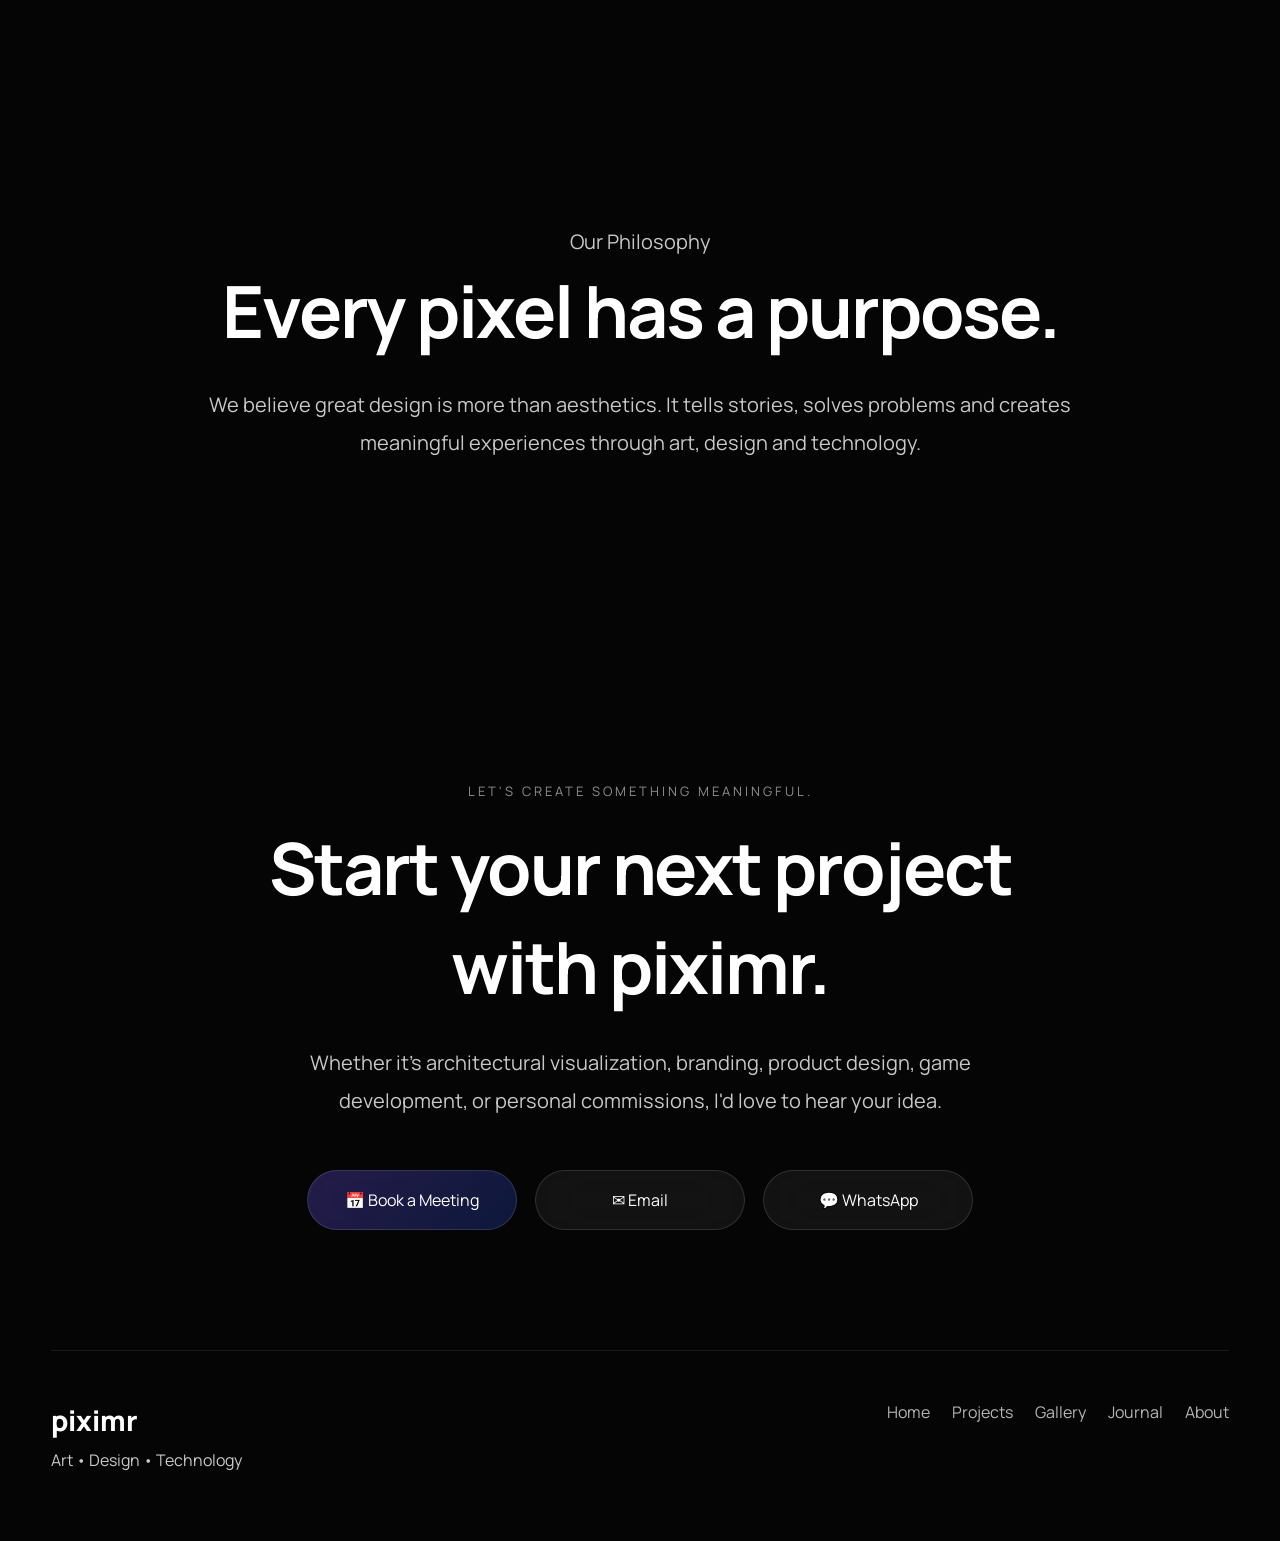
==== commit 89b78b14: "Update index.html" ====
--- a/index.html
+++ b/index.html
@@ -3,414 +3,581 @@
 
 <head>
 
-    <meta charset="UTF-8">
-    <meta name="viewport"
-          content="width=device-width, initial-scale=1.0">
-
-    <title>piximr</title>
-
-    <meta name="description"
-          content="piximr | Art • Design • Technology">
-
-    <link rel="stylesheet"
-          href="style.css">
-
-    <link rel="preconnect"
-          href="https://fonts.googleapis.com">
-
-    <link rel="preconnect"
-          href="https://fonts.gstatic.com"
-          crossorigin>
-
-    <link href="https://fonts.googleapis.com/css2?family=Manrope:wght@300;400;500;600;700;800&display=swap"
-          rel="stylesheet">
+<meta charset="UTF-8">
+
+<meta name="viewport"
+content="width=device-width, initial-scale=1.0">
+
+<title>piximr | Art • Design • Technology</title>
+
+<meta name="description"
+content="Piximr is a multidisciplinary creative studio focused on art, design and technology.">
+
+<meta name="keywords"
+content="Piximr, 3D Visualization, Product Design, Branding, Architecture, AI, Art">
+
+<meta name="author"
+content="Piximr">
+
+<meta name="theme-color"
+content="#09090f">
+
+<link rel="icon"
+href="assets/images/favicon.png">
+
+<link rel="preconnect"
+href="https://fonts.googleapis.com">
+
+<link rel="preconnect"
+href="https://fonts.gstatic.com"
+crossorigin>
+
+<link href="https://fonts.googleapis.com/css2?family=Manrope:wght@300;400;500;600;700;800&display=swap"
+rel="stylesheet">
+
+<link rel="stylesheet"
+href="style.css">
 
 </head>
 
 <body>
 
-
-
 <!-- ===========================
 LOADER
 =========================== -->
 
 <div class="loader">
 
-    <div class="loader-logo">
-
-        <span>piximr</span>
-
-    </div>
-
-</div>
-
-
-
-
-
-<!-- ===========================
-BACKGROUND LIGHTS
+<div class="loader-logo">
+
+<span>piximr</span>
+
+</div>
+
+</div>
+
+<!-- ===========================
+BACKGROUND
 =========================== -->
 
 <div class="ambient ambient-1"></div>
 
 <div class="ambient ambient-2"></div>
 
+<div class="ambient ambient-3"></div>
+
 <div class="noise"></div>
 
-
-
-
-
 <!-- ===========================
 NAVBAR
 =========================== -->
 
 <header class="navbar">
 
-    <div class="nav-logo">
-
-        piximr
-
-    </div>
-
-
-
-    <nav class="nav-menu">
-
-        <a href="#">Home</a>
-
-        <a href="#explore">Projects</a>
-
-        <a href="gallery.html">Gallery</a>
-
-        <a href="journal.html">Journal</a>
-
-        <a href="about.html">About</a>
-
-        <a href="#contact">Contact</a>
-
-    </nav>
+<div class="nav-logo">
+
+<a href="index.html">
+
+piximr
+
+</a>
+
+</div>
+
+<nav class="nav-menu">
+
+<a href="index.html"
+class="active">
+
+Home
+
+</a>
+
+<a href="#explore">
+
+Projects
+
+</a>
+
+<a href="gallery.html">
+
+Gallery
+
+</a>
+
+<a href="journal.html">
+
+Journal
+
+</a>
+
+<a href="about.html">
+
+About
+
+</a>
+
+<a href="#contact">
+
+Contact
+
+</a>
+
+</nav>
+
+<a href="https://cal.com/piximr"
+target="_blank"
+class="nav-book">
+
+Book a Meeting
+
+</a>
 
 </header>
 
-
-
-
-
 <!-- ===========================
 HERO
 =========================== -->
 
 <section class="hero">
 
-    <video
-        autoplay
-        muted
-        loop
-        playsinline>
-
-        <source
-            src="assets/videos/hero.mp4"
-            type="video/mp4">
-
-    </video>
-
-    <div class="hero-overlay"></div>
-
-    <div class="hero-content">
-
-        <p class="eyebrow">
-
-            Art • Design • Technology
-
-        </p>
-
-        <h1>
-
-            piximr
-
-        </h1>
-
-        <p class="hero-description">
-
-            A creative ecosystem where imagination,
-            craftsmanship and technology meet.
-
-        </p>
-
-        <div class="hero-buttons">
-
-            <a href="https://cal.com/piximr"
-               target="_blank"
-               class="primary-btn">
-
-                Book a Meeting
-
-            </a>
-
-            <a href="#explore"
-               class="secondary-btn">
-
-                Explore Work
-
-            </a>
-
-        </div>
-
-    </div>
+<video
+autoplay
+muted
+loop
+playsinline>
+
+<source
+src="assets/videos/hero.mp4"
+type="video/mp4">
+
+</video>
+
+<div class="hero-overlay"></div>
+
+<div class="hero-content">
+
+<p class="eyebrow">
+
+Art • Design • Technology
+
+</p>
+
+<h1>
+
+piximr
+
+</h1>
+
+<p class="hero-description">
+
+Where creativity meets precision.
+Crafting meaningful experiences through
+3D visualization, design, technology and art.
+
+</p>
+
+<div class="hero-buttons">
+
+<a href="https://cal.com/piximr"
+target="_blank"
+class="primary-btn">
+
+Book a Meeting
+
+</a>
+
+<a href="#explore"
+class="secondary-btn">
+
+Explore Work
+
+</a>
+
+</div>
+
+</div>
 
 </section>
-
-
-
-
-
 <!-- ===========================
 EXPLORE PIXIMR
 =========================== -->
 
 <section
-    id="explore"
-    class="explore">
-
-    <div class="section-heading">
-
-        <h2>
-
-            Explore piximr
-
-        </h2>
-
-        <p>
-
-            Explore different creative disciplines.
-
-        </p>
-
-    </div>
-
-
-
-    <div class="project-slider">
-                <!-- Card 01 -->
-        <a class="project-card"
-           href="projects/3d-visualization.html">
-
-            <div class="project-image">
-
-                <img src="assets/images/3d-cover.webp"
-                     alt="3D Visualization">
-
-                <div class="project-gradient"></div>
-
-                <div class="project-title">
-
-                    3D Visualization
-
-                </div>
-
-            </div>
-
-        </a>
-
-
-
-        <!-- Card 02 -->
-        <a class="project-card"
-           href="projects/product-design.html">
-
-            <div class="project-image">
-
-                <img src="assets/images/product-cover.webp"
-                     alt="Product Design">
-
-                <div class="project-gradient"></div>
-
-                <div class="project-title">
-
-                    Product Design
-
-                </div>
-
-            </div>
-
-        </a>
-
-
-
-        <!-- Card 03 -->
-        <a class="project-card"
-           href="projects/game-design.html">
-
-            <div class="project-image">
-
-                <img src="assets/images/game-cover.webp"
-                     alt="Game Design">
-
-                <div class="project-gradient"></div>
-
-                <div class="project-title">
-
-                    Game Design
-
-                </div>
-
-            </div>
-
-        </a>
-
-
-
-        <!-- Card 04 -->
-        <a class="project-card"
-           href="projects/personal-art.html">
-
-            <div class="project-image">
-
-                <img src="assets/images/art-cover.webp"
-                     alt="Personal Art">
-
-                <div class="project-gradient"></div>
-
-                <div class="project-title">
-
-                    Personal Art
-
-                </div>
-
-            </div>
-
-        </a>
-
-
-
-        <!-- Card 05 -->
-        <a class="project-card"
-           href="projects/architectural-design.html">
-
-            <div class="project-image">
-
-                <img src="assets/images/architecture-cover.webp"
-                     alt="Architectural Design">
-
-                <div class="project-gradient"></div>
-
-                <div class="project-title">
-
-                    Architectural Design
-
-                </div>
-
-            </div>
-
-        </a>
-
-
-
-        <!-- Card 06 -->
-        <a class="project-card"
-           href="projects/branding.html">
-
-            <div class="project-image">
-
-                <img src="assets/images/branding-cover.webp"
-                     alt="Branding">
-
-                <div class="project-gradient"></div>
-
-                <div class="project-title">
-
-                    Branding
-
-                </div>
-
-            </div>
-
-        </a>
-
-    </div>
+id="explore"
+class="explore">
+
+<div class="section-heading">
+
+<p class="section-tag">
+
+Creative Disciplines
+
+</p>
+
+<h2>
+
+Explore piximr
+
+</h2>
+
+<p>
+
+A multidisciplinary creative studio where
+art, design and technology come together.
+
+</p>
+
+</div>
+
+<div class="project-slider">
+
+<!-- Card 01 -->
+
+<a class="project-card"
+href="projects/3d-visualization.html">
+
+<div class="project-image">
+
+<img
+src="assets/images/3d-cover.webp"
+alt="3D Visualization">
+
+<div class="project-gradient"></div>
+
+<div class="project-content">
+
+<span class="project-category">
+
+Visualization
+
+</span>
+
+<h3>
+
+3D Visualization
+
+</h3>
+
+<p>
+
+Architectural rendering,
+interior visualization and
+cinematic storytelling.
+
+</p>
+
+</div>
+
+</div>
+
+</a>
+
+<!-- Card 02 -->
+
+<a class="project-card"
+href="projects/product-design.html">
+
+<div class="project-image">
+
+<img
+src="assets/images/product-cover.webp"
+alt="Product Design">
+
+<div class="project-gradient"></div>
+
+<div class="project-content">
+
+<span class="project-category">
+
+Industrial
+
+</span>
+
+<h3>
+
+Product Design
+
+</h3>
+
+<p>
+
+Concept development,
+presentation visuals and
+commercial design.
+
+</p>
+
+</div>
+
+</div>
+
+</a>
+
+<!-- Card 03 -->
+
+<a class="project-card"
+href="projects/game-design.html">
+
+<div class="project-image">
+
+<img
+src="assets/images/game-cover.webp"
+alt="Game Design">
+
+<div class="project-gradient"></div>
+
+<div class="project-content">
+
+<span class="project-category">
+
+Interactive
+
+</span>
+
+<h3>
+
+Game Design
+
+</h3>
+
+<p>
+
+World building,
+environment art and
+real-time experiences.
+
+</p>
+
+</div>
+
+</div>
+
+</a>
+
+<!-- Card 04 -->
+
+<a class="project-card"
+href="projects/personal-art.html">
+
+<div class="project-image">
+
+<img
+src="assets/images/art-cover.webp"
+alt="Personal Art">
+
+<div class="project-gradient"></div>
+
+<div class="project-content">
+
+<span class="project-category">
+
+Fine Art
+
+</span>
+
+<h3>
+
+Personal Art
+
+</h3>
+
+<p>
+
+Watercolour,
+digital painting and
+experimental artworks.
+
+</p>
+
+</div>
+
+</div>
+
+</a>
+
+<!-- Card 05 -->
+
+<a class="project-card"
+href="projects/architectural-design.html">
+
+<div class="project-image">
+
+<img
+src="assets/images/architecture-cover.webp"
+alt="Architectural Design">
+
+<div class="project-gradient"></div>
+
+<div class="project-content">
+
+<span class="project-category">
+
+Architecture
+
+</span>
+
+<h3>
+
+Architectural Design
+
+</h3>
+
+<p>
+
+Concept design,
+planning and
+architectural presentation.
+
+</p>
+
+</div>
+
+</div>
+
+</a>
+
+<!-- Card 06 -->
+
+<a class="project-card"
+href="projects/branding.html">
+
+<div class="project-image">
+
+<img
+src="assets/images/branding-cover.webp"
+alt="Branding">
+
+<div class="project-gradient"></div>
+
+<div class="project-content">
+
+<span class="project-category">
+
+Identity
+
+</span>
+
+<h3>
+
+Branding
+
+</h3>
+
+<p>
+
+Visual identity,
+strategy and
+brand communication.
+
+</p>
+
+</div>
+
+</div>
+
+</a>
+
+</div>
 
 </section>
-
-
-
-<!-- ===========================
-SIGNATURE EXPERIENCE
+<!-- ===========================
+SIGNATURE
 =========================== -->
 
 <section class="signature">
 
-    <div class="signature-content">
-
-        <h2>
-
-            Every pixel has a purpose.
-
-        </h2>
-
-        <p>
-
-            We believe thoughtful design creates meaningful
-            experiences. Every project is crafted with
-            intention, precision and artistic vision.
-
-        </p>
-
-    </div>
+<div class="signature-content">
+
+<p class="section-tag">
+
+Our Philosophy
+
+</p>
+
+<h2>
+
+Every pixel has a purpose.
+
+</h2>
+
+<p>
+
+We believe great design is more than aesthetics.
+It tells stories, solves problems and creates
+meaningful experiences through art, design and
+technology.
+
+</p>
+
+</div>
 
 </section>
+
+
+
 <!-- ===========================
 CONTACT
 =========================== -->
 
-<section class="contact" id="contact">
-
-    <div class="contact-content">
-
-        <p class="contact-label">
-            Let's create something meaningful.
-        </p>
-
-        <h2>
-            Start your next project with piximr.
-        </h2>
-
-        <p class="contact-text">
-            Whether it's architectural visualization, branding,
-            product design, game art or personal commissions,
-            I'd love to hear about your idea.
-        </p>
-
-        <div class="contact-actions">
-
-            <a href="https://cal.com/piximr"
-               target="_blank"
-               class="contact-btn primary">
-
-                Book a Meeting
-
-            </a>
-
-            <a href="mailto:piximrstudio@gmail.com"
-               class="contact-btn">
-
-                Email
-
-            </a>
-
-            <a href="https://wa.me/8801825558999"
-               target="_blank"
-               class="contact-btn">
-
-                WhatsApp
-
-            </a>
-
-        </div>
-
-    </div>
+<section
+class="contact"
+id="contact">
+
+<div class="contact-content">
+
+<p class="contact-label">
+
+Let's create something meaningful.
+
+</p>
+
+<h2>
+
+Start your next project with piximr.
+
+</h2>
+
+<p class="contact-text">
+
+Whether it's architectural visualization,
+branding, product design, game development,
+or personal commissions,
+I'd love to hear your idea.
+
+</p>
+
+<div class="contact-actions">
+
+<a
+href="https://cal.com/piximr"
+target="_blank"
+class="contact-btn primary">
+
+📅 Book a Meeting
+
+</a>
+
+<a
+href="mailto:piximrstudio@gmail.com"
+class="contact-btn">
+
+✉ Email
+
+</a>
+
+<a
+href="https://wa.me/8801825558999"
+target="_blank"
+class="contact-btn">
+
+💬 WhatsApp
+
+</a>
+
+</div>
+
+</div>
 
 </section>
 
@@ -422,96 +589,124 @@
 
 <footer class="footer">
 
-    <div class="footer-left">
-
-        <div class="footer-logo">
-            piximr
-        </div>
-
-        <p>
-            Every pixel has a purpose.
-        </p>
-
-    </div>
-
-    <div class="footer-right">
-
-        <a href="#explore">Projects</a>
-        <a href="gallery.html">Gallery</a>
-        <a href="journal.html">Journal</a>
-        <a href="about.html">About</a>
-
-    </div>
+<div class="footer-left">
+
+<div class="footer-logo">
+
+piximr
+
+</div>
+
+<p>
+
+Art • Design • Technology
+
+</p>
+
+</div>
+
+<div class="footer-right">
+
+<a href="index.html">
+
+Home
+
+</a>
+
+<a href="#explore">
+
+Projects
+
+</a>
+
+<a href="gallery.html">
+
+Gallery
+
+</a>
+
+<a href="journal.html">
+
+Journal
+
+</a>
+
+<a href="about.html">
+
+About
+
+</a>
+
+</div>
 
 </footer>
 
 
 
+<!-- ===========================
+PIXIMR AI
+=========================== -->
+
+<div class="piximr-ai-bubble">
+
+<div class="ai-glow"></div>
+
+<div class="ai-core">
+
+✦
+
+</div>
+
+</div>
+
+
+
+<div
+class="piximr-chat-window"
+id="piximr-chat">
+
+<div class="chat-header">
+
+Piximr AI
+
+<span id="chat-close">
+
+×
+
+</span>
+
+</div>
+
+<div
+class="chat-messages"
+id="chat-messages">
+
+</div>
+
+<div class="chat-input-area">
+
+<input
+type="text"
+id="chat-input"
+placeholder="Ask Piximr AI...">
+
+<button
+id="chat-send">
+
+Send
+
+</button>
+
+</div>
+
+</div>
+
+
+
+<script src="piximr-ai-data.js"></script>
+
 <script src="script.js"></script>
-<!-- Piximr AI Agent Bubble -->
-
-<div class="piximr-ai-bubble">
-    <div class="ai-glow"></div>
-    <div class="ai-core">
-        ✦
-    </div>
-</div>
-    <!-- Piximr AI Chat Window -->
-
-<div class="piximr-chat-window" id="piximr-chat">
-
-    <div class="chat-header">
-        Piximr AI
-        <span id="chat-close">×</span>
-    </div>
-
-    <div class="chat-messages" id="chat-messages">
-    </div>
-
-    <div class="chat-input-area">
-
-        <input 
-        type="text" 
-        id="chat-input"
-        placeholder="Write your message...">
-
-        <button id="chat-send">
-        Send
-        </button>
-
-    </div>
-
-</div>
-    <script>
-
-const orb = document.querySelector(".piximr-ai-bubble");
-const chat = document.getElementById("piximr-chat");
-const closeBtn = document.getElementById("chat-close");
-
-
-setTimeout(function(){
-
-    orb.style.display = "flex";
-
-},10000);
-
-
-
-orb.onclick = function(){
-
-    chat.style.display = "block";
-
-};
-
-
-
-closeBtn.onclick = function(){
-
-    chat.style.display = "none";
-
-};
-
-
-</script>
+
 </body>
+
 </html>
--- a/style.css
+++ b/style.css
@@ -1368,235 +1368,182 @@
 
 }
 /*==================================================
-ABOUT PAGE
+ABOUT PAGE V2
 ==================================================*/
 
-.about-section{
-
-    width:min(1100px,90%);
-    margin:140px auto 100px;
-
-}
-
-
-.about-content{
+.about-hero{
+
+    min-height:100vh;
+
+    display:flex;
+
+    align-items:center;
+
+    justify-content:center;
 
     text-align:center;
 
-}
-
-
-.about-content h2{
+    padding:140px 20px 100px;
+
+}
+
+.about-story{
+
+    width:min(1200px,90%);
+
+    margin:120px auto;
+
+    display:grid;
+
+    grid-template-columns:1fr 1fr;
+
+    gap:80px;
+
+    align-items:center;
+
+}
+
+.story-left h2{
+
+    font-size:clamp(48px,6vw,72px);
+
+    line-height:1.05;
+
+    letter-spacing:-2px;
+
+}
+
+.story-right p{
+
+    color:var(--text);
+
+    font-size:19px;
+
+    line-height:2;
+
+    margin-bottom:24px;
+
+}
+
+.services{
+
+    width:min(1200px,92%);
+
+    margin:140px auto;
+
+}
+
+.services h2{
+
+    text-align:center;
 
     font-size:clamp(42px,5vw,64px);
 
+    margin-bottom:60px;
+
     letter-spacing:-2px;
 
+}
+
+.service-grid{
+
+    display:grid;
+
+    grid-template-columns:repeat(3,1fr);
+
+    gap:28px;
+
+}
+
+.service-card{
+
+    padding:40px;
+
+    border-radius:30px;
+
+    background:rgba(255,255,255,.05);
+
+    backdrop-filter:blur(28px);
+
+    border:1px solid rgba(255,255,255,.08);
+
+    transition:var(--transition);
+
+}
+
+.service-card:hover{
+
+    transform:translateY(-10px);
+
+    border-color:rgba(123,92,255,.35);
+
+    box-shadow:0 25px 60px rgba(123,92,255,.15);
+
+}
+
+.service-card h3{
+
+    font-size:26px;
+
+    margin-bottom:18px;
+
+}
+
+.service-card p{
+
+    color:var(--text);
+
+    line-height:1.9;
+
+}
+
+.philosophy{
+
+    padding:160px 0;
+
+}
+
+.philosophy h2{
+
+    font-size:clamp(46px,6vw,72px);
+
+    letter-spacing:-2px;
+
     margin-bottom:30px;
 
 }
 
-
-.about-content p{
-
-    max-width:800px;
-
-    margin:20px auto;
+.philosophy p{
+
+    max-width:760px;
+
+    margin:auto;
 
     color:var(--text);
 
-    font-size:18px;
-
-    line-height:1.9;
-
-}
-
-
-/*==========================
-SERVICES
-==========================*/
-
-.services{
-
-    width:min(1100px,90%);
-
-    margin:100px auto;
-
-}
-
-
-.services h2{
-
-    text-align:center;
-
-    font-size:clamp(40px,5vw,60px);
-
-    letter-spacing:-2px;
-
-    margin-bottom:50px;
-
-}
-
+    line-height:2;
+
+    font-size:20px;
+
+}
+
+@media(max-width:900px){
+
+.about-story{
+
+grid-template-columns:1fr;
+
+gap:40px;
+
+text-align:center;
+
+}
 
 .service-grid{
 
-    display:grid;
-
-    grid-template-columns:repeat(3,1fr);
-
-    gap:25px;
-
-}
-
-
-.service-card{
-
-    padding:35px;
-
-    border-radius:28px;
-
-    border:1px solid rgba(255,255,255,.08);
-
-    background:rgba(255,255,255,.05);
-
-    backdrop-filter:blur(28px);
-
-    transition:var(--transition);
-
-}
-
-
-.service-card:hover{
-
-    transform:translateY(-8px);
-
-    border-color:rgba(123,92,255,.35);
-
-}
-
-
-.service-card h3{
-
-    font-size:24px;
-
-    margin-bottom:15px;
-
-}
-
-
-.service-card p{
-
-    color:var(--text);
-
-    line-height:1.8;
-
-}
-
-
-/*==========================
-PHILOSOPHY
-==========================*/
-
-.philosophy{
-
-    width:min(900px,90%);
-
-    margin:120px auto;
-
-    text-align:center;
-
-}
-
-
-.philosophy h2{
-
-    font-size:clamp(40px,5vw,60px);
-
-    letter-spacing:-2px;
-
-    margin-bottom:25px;
-
-}
-
-
-.philosophy p{
-
-    color:var(--text);
-
-    font-size:18px;
-
-    line-height:1.9;
-
-}
-
-
-/*==========================
-CONTACT CTA
-==========================*/
-
-.contact-cta{
-
-    text-align:center;
-
-    padding:100px 0;
-
-}
-
-
-.contact-cta h2{
-
-    font-size:clamp(38px,5vw,60px);
-
-    margin-bottom:30px;
-
-}
-
-
-.contact-cta a{
-
-    display:inline-block;
-
-    padding:16px 34px;
-
-    border-radius:999px;
-
-    text-decoration:none;
-
-    color:white;
-
-    border:1px solid rgba(255,255,255,.12);
-
-    background:
-
-    linear-gradient(
-    135deg,
-    rgba(123,92,255,.30),
-    rgba(46,91,255,.20)
-    );
-
-    transition:var(--transition);
-
-}
-
-
-.contact-cta a:hover{
-
-    transform:translateY(-5px);
-
-}
-
-
-/*==========================
-RESPONSIVE
-==========================*/
-
-@media(max-width:900px){
-
-    .service-grid{
-
-        grid-template-columns:1fr;
-
-    }
+grid-template-columns:1fr;
+
+}
 
 }
     /* Piximr AI Agent Bubble */
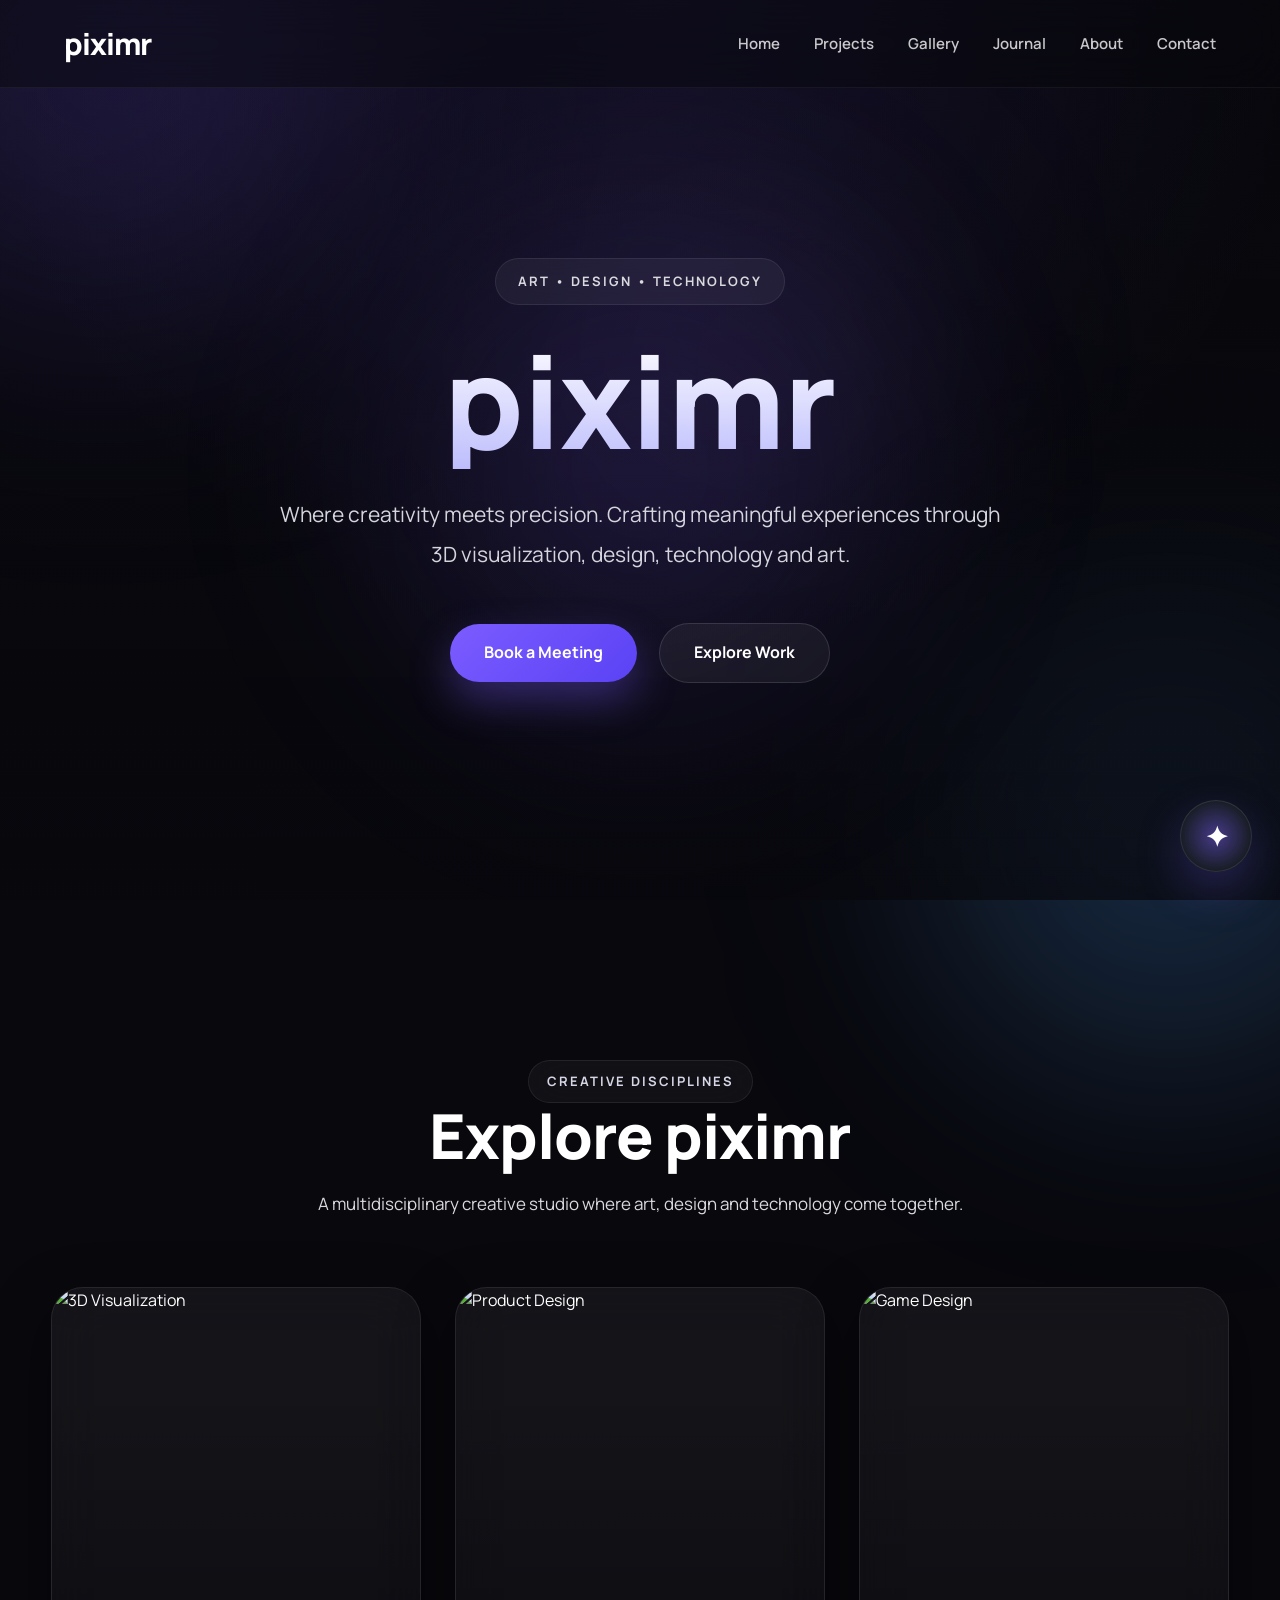
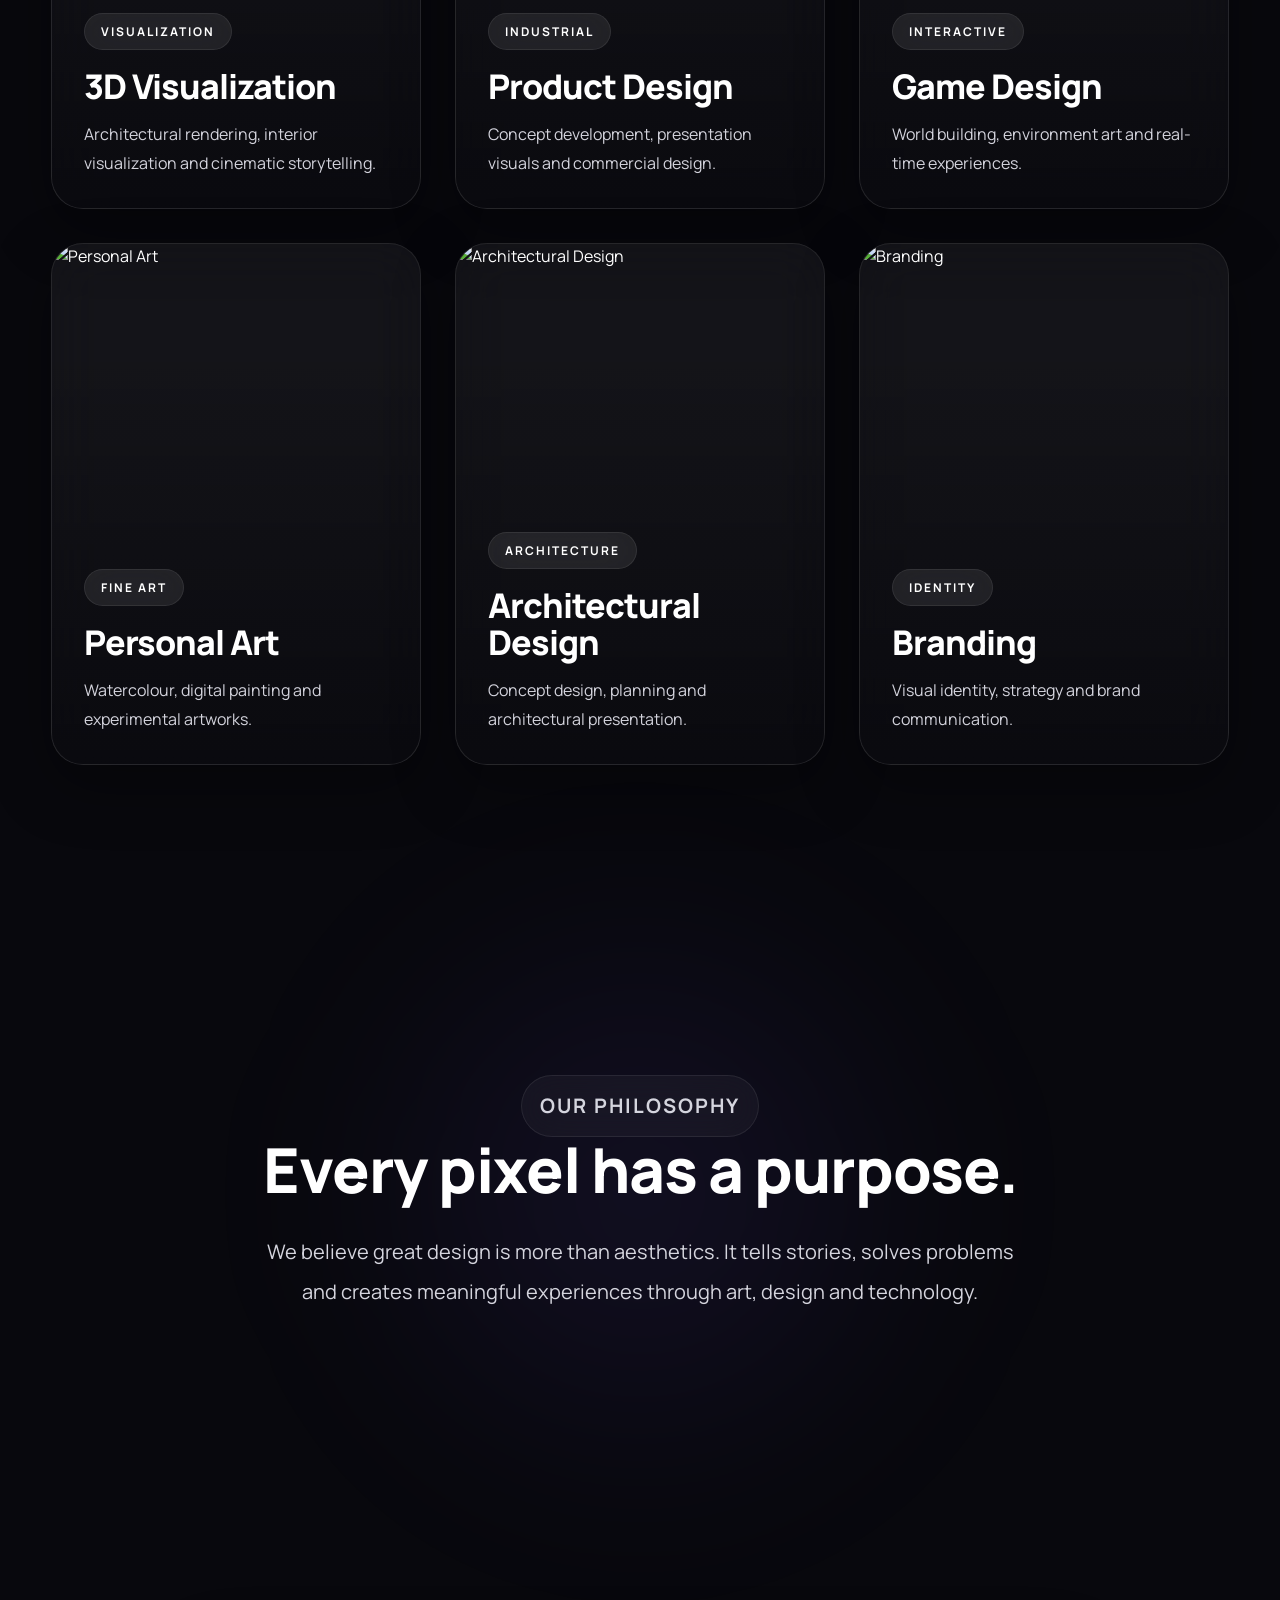
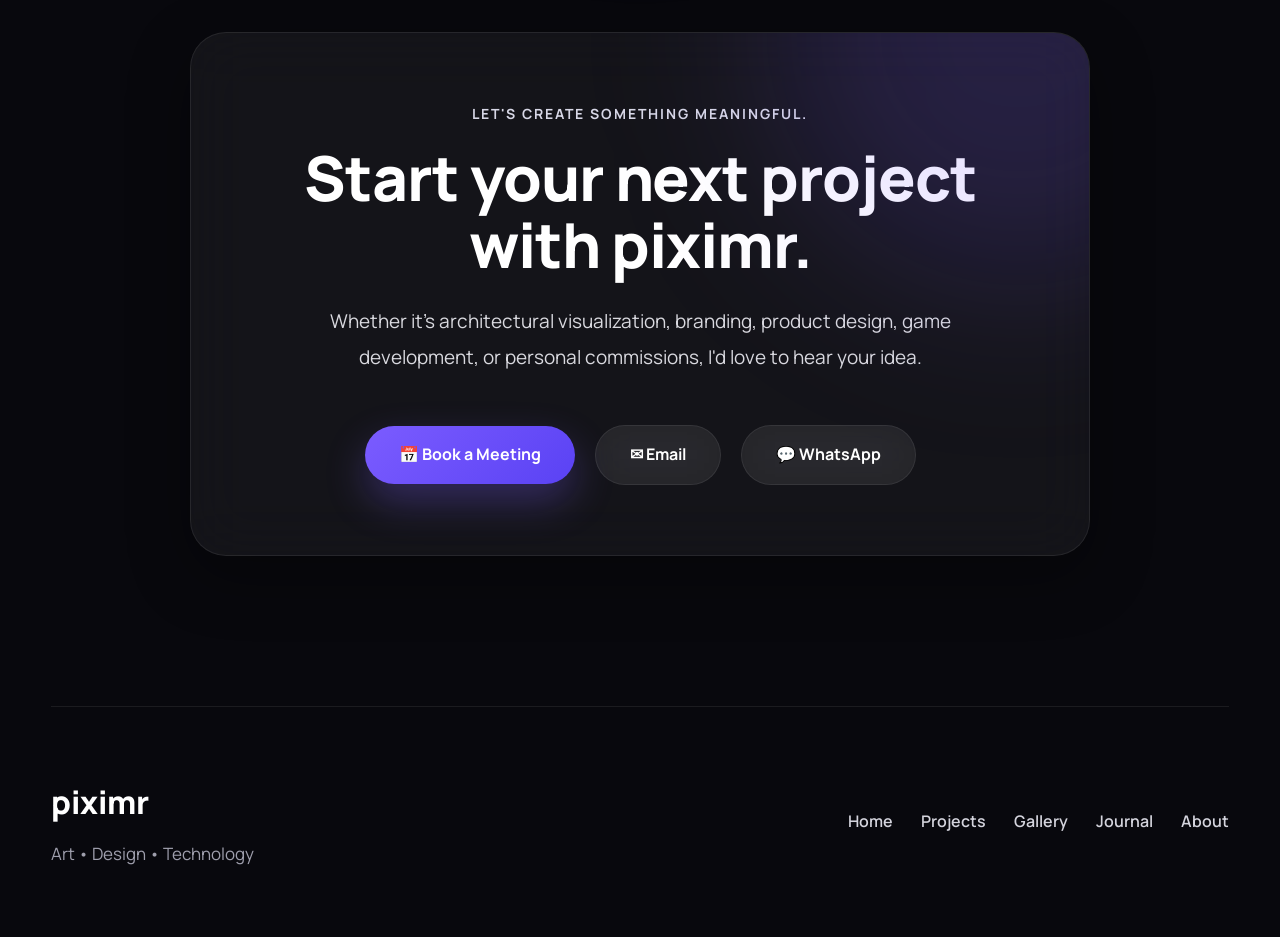
==== commit d0e67fce: "Update index.html" ====
--- a/index.html
+++ b/index.html
@@ -124,14 +124,6 @@
 </a>
 
 </nav>
-
-<a href="https://cal.com/piximr"
-target="_blank"
-class="nav-book">
-
-Book a Meeting
-
-</a>
 
 </header>
 
--- a/style.css
+++ b/style.css
@@ -1,1825 +1,2718 @@
 /*==================================================
-PIXIMR V2
-PART 1
+PIXIMR V3
+style.css
+Part 1 / 5
+Reset • Variables • Base • Loader • Background
+==================================================*/
+
+
+/*==================================================
+RESET
+==================================================*/
+
+*,
+*::before,
+*::after{
+
+margin:0;
+padding:0;
+box-sizing:border-box;
+
+}
+
+html{
+
+scroll-behavior:smooth;
+
+}
+
+body{
+
+overflow-x:hidden;
+
+font-family:"Manrope",sans-serif;
+
+background:#08080d;
+
+color:#ffffff;
+
+line-height:1.6;
+
+-webkit-font-smoothing:antialiased;
+text-rendering:optimizeLegibility;
+
+}
+
+
+/*==================================================
+ROOT
 ==================================================*/
 
 :root{
 
-    --bg:#050505;
-
-    --glass:rgba(255,255,255,.08);
-
-    --glass-border:rgba(255,255,255,.12);
-
-    --white:#ffffff;
-
-    --text:rgba(255,255,255,.78);
-
-    --violet:#7B5CFF;
-
-    --ultramarine:#2E5BFF;
-
-    --radius:28px;
-
-    --transition:.45s cubic-bezier(.22,.61,.36,1);
-
-}
-
-
-
-*{
-
-    margin:0;
-
-    padding:0;
-
-    box-sizing:border-box;
-
-}
-
-
-
-html{
-
-    scroll-behavior:smooth;
-
-}
-
-
-
-body{
-
-    background:var(--bg);
-
-    color:white;
-
-    font-family:"Manrope",sans-serif;
-
-    overflow-x:hidden;
-
-}
-
-
-
-/*==========================
-NOISE
-==========================*/
+--bg:#08080d;
+
+--surface:#111118;
+
+--surface-2:#181821;
+
+--glass:rgba(255,255,255,.05);
+
+--glass-border:rgba(255,255,255,.08);
+
+--glass-hover:rgba(255,255,255,.12);
+
+--text:#d9d9df;
+
+--white:#ffffff;
+
+--muted:#9f9fad;
+
+--violet:#7b5cff;
+
+--blue:#4da6ff;
+
+--cyan:#73d8ff;
+
+--success:#4ade80;
+
+--danger:#ff5e7e;
+
+--radius-xs:10px;
+
+--radius-sm:16px;
+
+--radius:24px;
+
+--radius-lg:36px;
+
+--shadow-sm:
+0 8px 30px rgba(0,0,0,.25);
+
+--shadow:
+0 20px 60px rgba(0,0,0,.35);
+
+--shadow-lg:
+0 40px 120px rgba(0,0,0,.55);
+
+--blur:26px;
+
+--transition:.35s ease;
+
+--container:min(1240px,92%);
+
+}
+
+
+/*==================================================
+SELECTION
+==================================================*/
+
+::selection{
+
+background:var(--violet);
+
+color:#fff;
+
+}
+
+
+/*==================================================
+SCROLLBAR
+==================================================*/
+
+::-webkit-scrollbar{
+
+width:10px;
+
+}
+
+::-webkit-scrollbar-track{
+
+background:#09090f;
+
+}
+
+::-webkit-scrollbar-thumb{
+
+background:linear-gradient(
+
+180deg,
+
+var(--violet),
+
+#5e46e8
+
+);
+
+border-radius:100px;
+
+}
+
+::-webkit-scrollbar-thumb:hover{
+
+background:#8d75ff;
+
+}
+
+
+/*==================================================
+TYPOGRAPHY
+==================================================*/
+
+h1,
+h2,
+h3,
+h4{
+
+font-weight:800;
+
+line-height:1.08;
+
+letter-spacing:-1px;
+
+}
+
+h1{
+
+font-size:clamp(60px,10vw,130px);
+
+}
+
+h2{
+
+font-size:clamp(36px,5vw,62px);
+
+}
+
+h3{
+
+font-size:28px;
+
+}
+
+p{
+
+font-size:17px;
+
+color:var(--text);
+
+}
+
+a{
+
+text-decoration:none;
+
+color:inherit;
+
+transition:var(--transition);
+
+}
+
+img{
+
+display:block;
+
+max-width:100%;
+
+}
+
+video{
+
+display:block;
+
+width:100%;
+
+}
+
+
+/*==================================================
+UTILITY
+==================================================*/
+
+.section-tag{
+
+display:inline-flex;
+
+align-items:center;
+
+gap:10px;
+
+padding:10px 18px;
+
+border-radius:100px;
+
+border:1px solid rgba(255,255,255,.08);
+
+background:rgba(255,255,255,.04);
+
+font-size:13px;
+
+font-weight:700;
+
+letter-spacing:2px;
+
+text-transform:uppercase;
+
+color:#d6d6e6;
+
+backdrop-filter:blur(18px);
+
+margin-bottom:28px;
+
+}
+
+.section-heading{
+
+width:var(--container);
+
+margin:auto;
+
+text-align:center;
+
+padding-bottom:70px;
+
+}
+
+.section-heading p{
+
+max-width:700px;
+
+margin:20px auto 0;
+
+}
+
+
+/*==================================================
+BUTTONS
+==================================================*/
+
+.primary-btn,
+.secondary-btn,
+.contact-btn,
+.nav-book{
+
+display:inline-flex;
+
+align-items:center;
+
+justify-content:center;
+
+gap:12px;
+
+padding:16px 34px;
+
+border-radius:100px;
+
+font-weight:700;
+
+transition:var(--transition);
+
+cursor:pointer;
+
+}
+
+.primary-btn{
+
+background:linear-gradient(
+
+135deg,
+
+var(--violet),
+
+#5a42f4
+
+);
+
+color:#fff;
+
+box-shadow:
+
+0 18px 40px rgba(123,92,255,.35);
+
+}
+
+.primary-btn:hover{
+
+transform:translateY(-4px);
+
+box-shadow:
+
+0 25px 50px rgba(123,92,255,.45);
+
+}
+
+.secondary-btn{
+
+border:1px solid rgba(255,255,255,.12);
+
+background:rgba(255,255,255,.05);
+
+backdrop-filter:blur(24px);
+
+}
+
+.secondary-btn:hover{
+
+background:rgba(255,255,255,.08);
+
+transform:translateY(-4px);
+
+}
+
+
+/*==================================================
+LOADER
+==================================================*/
+
+.loader{
+
+position:fixed;
+
+inset:0;
+
+display:flex;
+
+align-items:center;
+
+justify-content:center;
+
+background:#07070b;
+
+z-index:99999;
+
+transition:1s ease;
+
+}
+
+.loader-logo{
+
+font-size:44px;
+
+font-weight:800;
+
+letter-spacing:-2px;
+
+position:relative;
+
+}
+
+.loader-logo span{
+
+background:
+
+linear-gradient(
+
+135deg,
+
+#ffffff,
+
+#8d75ff,
+
+#5caeff
+
+);
+
+-webkit-background-clip:text;
+
+-webkit-text-fill-color:transparent;
+
+animation:loaderGlow 2s infinite ease;
+
+}
+
+body.loaded .loader{
+
+opacity:0;
+
+visibility:hidden;
+
+pointer-events:none;
+
+}
+
+@keyframes loaderGlow{
+
+0%{
+
+opacity:.5;
+
+transform:scale(.96);
+
+}
+
+50%{
+
+opacity:1;
+
+transform:scale(1);
+
+}
+
+100%{
+
+opacity:.5;
+
+transform:scale(.96);
+
+}
+
+}
+
+
+/*==================================================
+BACKGROUND
+==================================================*/
+
+.ambient{
+
+position:fixed;
+
+border-radius:50%;
+
+filter:blur(120px);
+
+pointer-events:none;
+
+z-index:-2;
+
+animation:ambientFloat 18s ease-in-out infinite;
+
+}
+
+.ambient-1{
+
+width:520px;
+
+height:520px;
+
+top:-180px;
+
+left:-160px;
+
+background:rgba(123,92,255,.28);
+
+}
+
+.ambient-2{
+
+width:460px;
+
+height:460px;
+
+bottom:-160px;
+
+right:-120px;
+
+background:rgba(77,166,255,.22);
+
+animation-delay:5s;
+
+}
+
+.ambient-3{
+
+width:340px;
+
+height:340px;
+
+left:45%;
+
+top:20%;
+
+background:rgba(160,120,255,.12);
+
+animation-delay:9s;
+
+}
+
+@keyframes ambientFloat{
+
+0%{
+
+transform:translateY(0)
+scale(1);
+
+}
+
+50%{
+
+transform:translateY(-40px)
+scale(1.08);
+
+}
+
+100%{
+
+transform:translateY(0)
+scale(1);
+
+}
+
+}
 
 .noise{
 
-    position:fixed;
-
-    inset:0;
-
-    pointer-events:none;
-
-    opacity:.08;
-
-    z-index:2;
-
-    background-image:url("https://grainy-gradients.vercel.app/noise.svg");
-
-}
-
-
-
-/*==========================
-AMBIENT LIGHTS
-==========================*/
-
-.ambient{
-
-    position:fixed;
-
-    border-radius:50%;
-
-    filter:blur(120px);
-
-    pointer-events:none;
-
-    z-index:1;
-
-    mix-blend-mode:screen;
-
-}
-
-
-
-.ambient-1{
-
-    width:700px;
-
-    height:700px;
-
-    background:radial-gradient(circle,
-    rgba(123,92,255,.55),
-    transparent 70%);
-
-    animation:ambientOne 18s ease-in-out infinite alternate;
-
-}
-
-
-
-.ambient-2{
-
-    width:650px;
-
-    height:650px;
-
-    background:radial-gradient(circle,
-    rgba(46,91,255,.45),
-    transparent 70%);
-
-    animation:ambientTwo 22s ease-in-out infinite alternate;
-
-}
-
-
-
-@keyframes ambientOne{
+position:fixed;
+
+inset:0;
+
+background-image:url("https://www.transparenttextures.com/patterns/noise.png");
+
+opacity:.03;
+
+pointer-events:none;
+
+z-index:-1;
+
+}
+/*==================================================
+PART 2 / 5
+NAVBAR
+HERO
+==================================================*/
+
+
+/*==================================================
+NAVBAR
+==================================================*/
+
+.navbar{
+
+position:fixed;
+
+top:0;
+
+left:0;
+
+width:100%;
+
+height:88px;
+
+display:flex;
+
+align-items:center;
+
+justify-content:space-between;
+
+padding:0 5%;
+
+z-index:1000;
+
+backdrop-filter:blur(28px);
+
+background:rgba(8,8,13,.45);
+
+border-bottom:1px solid rgba(255,255,255,.05);
+
+transition:var(--transition);
+
+}
+
+.nav-logo{
+
+font-size:30px;
+
+font-weight:800;
+
+letter-spacing:-1px;
+
+}
+
+.nav-logo a{
+
+color:#fff;
+
+}
+
+.nav-menu{
+
+display:flex;
+
+align-items:center;
+
+gap:34px;
+
+}
+
+.nav-menu a{
+
+position:relative;
+
+font-size:15px;
+
+font-weight:600;
+
+color:rgba(255,255,255,.78);
+
+transition:var(--transition);
+
+}
+
+.nav-menu a:hover,
+
+.nav-menu a.active{
+
+color:#fff;
+
+}
+
+.nav-menu a::after{
+
+content:"";
+
+position:absolute;
+
+left:0;
+
+bottom:-8px;
+
+width:0;
+
+height:2px;
+
+border-radius:10px;
+
+background:var(--violet);
+
+transition:.35s;
+
+}
+
+.nav-menu a:hover::after,
+
+.nav-menu a.active::after{
+
+width:100%;
+
+}
+
+.nav-book{
+
+background:linear-gradient(
+
+135deg,
+
+var(--violet),
+
+#5a42f4
+
+);
+
+color:#fff;
+
+padding:14px 26px;
+
+box-shadow:
+
+0 16px 35px rgba(123,92,255,.30);
+
+}
+
+.nav-book:hover{
+
+transform:translateY(-3px);
+
+box-shadow:
+
+0 22px 45px rgba(123,92,255,.45);
+
+}
+
+
+/*==================================================
+HERO
+==================================================*/
+
+.hero{
+
+position:relative;
+
+min-height:100vh;
+
+display:flex;
+
+align-items:center;
+
+justify-content:center;
+
+overflow:hidden;
+
+padding:140px 5% 100px;
+
+}
+
+.hero video{
+
+position:absolute;
+
+inset:0;
+
+width:100%;
+
+height:100%;
+
+object-fit:cover;
+
+z-index:-3;
+
+transform:scale(1.05);
+
+}
+
+.hero-overlay{
+
+position:absolute;
+
+inset:0;
+
+background:
+
+linear-gradient(
+
+180deg,
+
+rgba(8,8,13,.35),
+
+rgba(8,8,13,.72)
+
+),
+
+radial-gradient(
+
+circle at top,
+
+rgba(123,92,255,.18),
+
+transparent 60%
+
+);
+
+z-index:-2;
+
+}
+
+.hero::before{
+
+content:"";
+
+position:absolute;
+
+width:720px;
+
+height:720px;
+
+border-radius:50%;
+
+background:
+
+radial-gradient(
+
+circle,
+
+rgba(123,92,255,.18),
+
+transparent 72%
+
+);
+
+filter:blur(80px);
+
+animation:heroGlow 8s ease-in-out infinite;
+
+z-index:-1;
+
+}
+
+@keyframes heroGlow{
 
 0%{
 
-transform:translate(-260px,-180px);
-
-opacity:.45;
+transform:scale(1);
+
+opacity:.6;
 
 }
 
 50%{
 
-transform:translate(180px,40px);
-
-opacity:.8;
+transform:scale(1.15);
+
+opacity:1;
 
 }
 
 100%{
 
-transform:translate(-40px,240px);
-
-opacity:.55;
-
-}
-
-}
-
-
-
-@keyframes ambientTwo{
+transform:scale(1);
+
+opacity:.6;
+
+}
+
+}
+
+.hero-content{
+
+width:min(900px,95%);
+
+text-align:center;
+
+}
+
+.eyebrow{
+
+display:inline-flex;
+
+align-items:center;
+
+justify-content:center;
+
+padding:12px 22px;
+
+border-radius:100px;
+
+background:rgba(255,255,255,.05);
+
+border:1px solid rgba(255,255,255,.08);
+
+backdrop-filter:blur(20px);
+
+font-size:13px;
+
+font-weight:700;
+
+letter-spacing:2px;
+
+text-transform:uppercase;
+
+margin-bottom:26px;
+
+}
+
+.hero h1{
+
+margin-bottom:26px;
+
+background:
+
+linear-gradient(
+
+180deg,
+
+#ffffff,
+
+#bdbdfd
+
+);
+
+-webkit-background-clip:text;
+
+-webkit-text-fill-color:transparent;
+
+}
+
+.hero-description{
+
+max-width:720px;
+
+margin:auto;
+
+font-size:21px;
+
+line-height:1.9;
+
+color:#d5d5de;
+
+}
+
+.hero-buttons{
+
+margin-top:48px;
+
+display:flex;
+
+justify-content:center;
+
+align-items:center;
+
+gap:22px;
+
+flex-wrap:wrap;
+
+}
+/*==================================================
+PART 3 / 5
+EXPLORE
+PROJECT CARDS
+SIGNATURE
+==================================================*/
+
+
+/*==================================================
+EXPLORE
+==================================================*/
+
+.explore{
+
+padding:140px 0;
+
+position:relative;
+
+}
+
+.project-slider{
+
+width:var(--container);
+
+margin:auto;
+
+display:grid;
+
+grid-template-columns:
+
+repeat(auto-fit,minmax(340px,1fr));
+
+gap:34px;
+
+}
+
+
+/*==================================================
+PROJECT CARD
+==================================================*/
+
+.project-card{
+
+display:block;
+
+border-radius:32px;
+
+overflow:hidden;
+
+background:var(--glass);
+
+border:1px solid var(--glass-border);
+
+backdrop-filter:blur(var(--blur));
+
+box-shadow:var(--shadow);
+
+transition:.45s ease;
+
+position:relative;
+
+}
+
+.project-card:hover{
+
+transform:translateY(-10px);
+
+border-color:rgba(123,92,255,.35);
+
+box-shadow:
+
+0 35px 70px rgba(123,92,255,.12),
+
+var(--shadow-lg);
+
+}
+
+.project-image{
+
+position:relative;
+
+height:520px;
+
+overflow:hidden;
+
+}
+
+.project-image img{
+
+width:100%;
+
+height:100%;
+
+object-fit:cover;
+
+transition:1s ease;
+
+}
+
+.project-card:hover img{
+
+transform:scale(1.08);
+
+}
+
+.project-gradient{
+
+position:absolute;
+
+inset:0;
+
+background:
+
+linear-gradient(
+
+180deg,
+
+transparent 20%,
+
+rgba(8,8,13,.82) 100%
+
+);
+
+}
+
+.project-content{
+
+position:absolute;
+
+left:32px;
+
+right:32px;
+
+bottom:30px;
+
+z-index:2;
+
+}
+
+.project-category{
+
+display:inline-block;
+
+padding:8px 16px;
+
+border-radius:100px;
+
+background:rgba(255,255,255,.08);
+
+backdrop-filter:blur(18px);
+
+border:1px solid rgba(255,255,255,.08);
+
+font-size:12px;
+
+font-weight:700;
+
+letter-spacing:2px;
+
+text-transform:uppercase;
+
+margin-bottom:18px;
+
+}
+
+.project-content h3{
+
+font-size:34px;
+
+margin-bottom:16px;
+
+}
+
+.project-content p{
+
+font-size:16px;
+
+line-height:1.8;
+
+color:#d3d3dc;
+
+max-width:340px;
+
+}
+
+
+/*==================================================
+SIGNATURE
+==================================================*/
+
+.signature{
+
+padding:170px 0;
+
+position:relative;
+
+}
+
+.signature::before{
+
+content:"";
+
+position:absolute;
+
+left:50%;
+
+top:50%;
+
+transform:translate(-50%,-50%);
+
+width:700px;
+
+height:700px;
+
+border-radius:50%;
+
+background:
+
+radial-gradient(
+
+circle,
+
+rgba(123,92,255,.10),
+
+transparent 70%
+
+);
+
+filter:blur(80px);
+
+pointer-events:none;
+
+}
+
+.signature-content{
+
+width:min(900px,90%);
+
+margin:auto;
+
+text-align:center;
+
+position:relative;
+
+z-index:2;
+
+}
+
+.signature-content h2{
+
+margin-bottom:28px;
+
+}
+
+.signature-content p{
+
+font-size:20px;
+
+line-height:2;
+
+max-width:760px;
+
+margin:auto;
+
+color:#d5d5de;
+
+}
+
+
+/*==================================================
+REVEAL ANIMATION
+==================================================*/
+
+.reveal{
+
+opacity:0;
+
+transform:translateY(70px);
+
+transition:
+
+opacity .9s ease,
+
+transform .9s ease;
+
+}
+
+.reveal.show{
+
+opacity:1;
+
+transform:translateY(0);
+
+}
+/*==================================================
+PART 4 / 5
+CONTACT
+FOOTER
+AI CHAT
+==================================================*/
+
+
+/*==================================================
+CONTACT
+==================================================*/
+
+.contact{
+
+padding:150px 0;
+
+position:relative;
+
+}
+
+.contact-content{
+
+width:min(900px,90%);
+
+margin:auto;
+
+text-align:center;
+
+padding:70px 60px;
+
+border-radius:36px;
+
+background:rgba(255,255,255,.05);
+
+border:1px solid rgba(255,255,255,.08);
+
+backdrop-filter:blur(30px);
+
+box-shadow:var(--shadow);
+
+position:relative;
+
+overflow:hidden;
+
+}
+
+.contact-content::before{
+
+content:"";
+
+position:absolute;
+
+width:500px;
+
+height:500px;
+
+border-radius:50%;
+
+top:-250px;
+
+right:-180px;
+
+background:rgba(123,92,255,.18);
+
+filter:blur(90px);
+
+pointer-events:none;
+
+}
+
+.contact-label{
+
+font-size:14px;
+
+font-weight:700;
+
+letter-spacing:2px;
+
+text-transform:uppercase;
+
+color:#d7d7e6;
+
+margin-bottom:20px;
+
+}
+
+.contact-content h2{
+
+margin-bottom:24px;
+
+}
+
+.contact-text{
+
+max-width:700px;
+
+margin:auto;
+
+font-size:19px;
+
+line-height:1.9;
+
+}
+
+.contact-actions{
+
+margin-top:50px;
+
+display:flex;
+
+justify-content:center;
+
+align-items:center;
+
+gap:20px;
+
+flex-wrap:wrap;
+
+}
+
+.contact-btn{
+
+padding:16px 34px;
+
+border-radius:100px;
+
+background:rgba(255,255,255,.05);
+
+border:1px solid rgba(255,255,255,.08);
+
+backdrop-filter:blur(20px);
+
+font-weight:700;
+
+transition:.35s;
+
+}
+
+.contact-btn:hover{
+
+transform:translateY(-5px);
+
+border-color:rgba(123,92,255,.35);
+
+}
+
+.contact-btn.primary{
+
+background:linear-gradient(
+
+135deg,
+
+var(--violet),
+
+#5a42f4
+
+);
+
+color:#fff;
+
+border:none;
+
+box-shadow:
+
+0 18px 40px rgba(123,92,255,.30);
+
+}
+
+
+/*==================================================
+FOOTER
+==================================================*/
+
+.footer{
+
+width:var(--container);
+
+margin:auto;
+
+padding:70px 0;
+
+display:flex;
+
+justify-content:space-between;
+
+align-items:center;
+
+gap:50px;
+
+border-top:1px solid rgba(255,255,255,.08);
+
+}
+
+.footer-logo{
+
+font-size:32px;
+
+font-weight:800;
+
+margin-bottom:12px;
+
+}
+
+.footer-left p{
+
+color:var(--muted);
+
+}
+
+.footer-right{
+
+display:flex;
+
+gap:28px;
+
+flex-wrap:wrap;
+
+}
+
+.footer-right a{
+
+color:#d4d4dd;
+
+font-weight:600;
+
+}
+
+.footer-right a:hover{
+
+color:#fff;
+
+}
+
+
+/*==================================================
+AI FLOATING BUTTON
+==================================================*/
+
+.piximr-ai-bubble{
+
+position:fixed;
+
+right:28px;
+
+bottom:28px;
+
+width:72px;
+
+height:72px;
+
+border-radius:50%;
+
+display:flex;
+
+justify-content:center;
+
+align-items:center;
+
+cursor:pointer;
+
+z-index:999;
+
+background:rgba(255,255,255,.06);
+
+border:1px solid rgba(255,255,255,.10);
+
+backdrop-filter:blur(24px);
+
+box-shadow:
+
+0 18px 45px rgba(123,92,255,.25);
+
+transition:.35s;
+
+}
+
+.piximr-ai-bubble:hover{
+
+transform:translateY(-6px) scale(1.06);
+
+}
+
+.ai-core{
+
+font-size:28px;
+
+font-weight:700;
+
+color:#fff;
+
+z-index:2;
+
+}
+
+.ai-glow{
+
+position:absolute;
+
+width:100%;
+
+height:100%;
+
+border-radius:50%;
+
+background:
+
+radial-gradient(
+
+circle,
+
+rgba(123,92,255,.45),
+
+transparent 70%
+
+);
+
+animation:aiPulse 3s infinite ease;
+
+}
+
+@keyframes aiPulse{
 
 0%{
 
-transform:translate(70vw,55vh);
-
-opacity:.35;
+transform:scale(.9);
+
+opacity:.4;
 
 }
 
 50%{
 
-transform:translate(52vw,10vh);
-
-opacity:.65;
+transform:scale(1.15);
+
+opacity:1;
 
 }
 
 100%{
 
-transform:translate(80vw,35vh);
-
-opacity:.45;
-
-}
-
-}
-
-
-
-/*==========================
-LOADER
-==========================*/
-
-.loader{
-
-    position:fixed;
-
-    inset:0;
-
-    display:flex;
-
-    justify-content:center;
-
-    align-items:center;
-
-    background:#050505;
-
-    z-index:99999;
-
-    animation:loaderHide 2.3s forwards;
-
-}
-
-
-
-.loader-logo{
-
-    font-size:72px;
-
-    font-weight:800;
-
-    letter-spacing:-3px;
-
-    animation:loaderPulse 2s infinite;
-
-}
-
-
-
-.loader-logo span{
-
-    text-shadow:
-
-    0 0 25px rgba(123,92,255,.9),
-
-    0 0 60px rgba(46,91,255,.4);
-
-}
-
-
-
-@keyframes loaderPulse{
-
-0%,100%{
-
-opacity:.5;
-
-transform:scale(.98);
-
-}
-
-50%{
+transform:scale(.9);
+
+opacity:.4;
+
+}
+
+}
+
+
+/*==================================================
+CHAT WINDOW
+==================================================*/
+
+.piximr-chat-window{
+
+position:fixed;
+
+right:30px;
+
+bottom:115px;
+
+width:360px;
+
+display:none;
+
+overflow:hidden;
+
+border-radius:26px;
+
+background:#111118;
+
+border:1px solid rgba(255,255,255,.08);
+
+box-shadow:var(--shadow-lg);
+
+z-index:1000;
+
+}
+
+.chat-header{
+
+display:flex;
+
+justify-content:space-between;
+
+align-items:center;
+
+padding:18px 22px;
+
+font-weight:700;
+
+background:linear-gradient(
+
+135deg,
+
+var(--violet),
+
+#5d46ef
+
+);
+
+}
+
+.chat-header span{
+
+cursor:pointer;
+
+font-size:24px;
+
+}
+
+.chat-messages{
+
+height:320px;
+
+overflow-y:auto;
+
+padding:20px;
+
+}
+
+.chat-input-area{
+
+display:flex;
+
+gap:10px;
+
+padding:18px;
+
+border-top:1px solid rgba(255,255,255,.08);
+
+}
+
+.chat-input-area input{
+
+flex:1;
+
+padding:14px 16px;
+
+border:none;
+
+outline:none;
+
+border-radius:14px;
+
+background:#1b1b24;
+
+color:#fff;
+
+font-family:inherit;
+
+}
+
+.chat-input-area button{
+
+padding:0 22px;
+
+border:none;
+
+border-radius:14px;
+
+background:var(--violet);
+
+color:#fff;
+
+font-weight:700;
+
+cursor:pointer;
+
+}
+/*==================================================
+PART 5 / 5
+RESPONSIVE
+ANIMATIONS
+UTILITIES
+==================================================*/
+
+
+/*==================================================
+HOVER EFFECTS
+==================================================*/
+
+.project-card,
+.contact-btn,
+.primary-btn,
+.secondary-btn,
+.nav-book{
+
+will-change:transform;
+
+}
+
+.project-card::after{
+
+content:"";
+
+position:absolute;
+
+inset:0;
+
+background:
+
+linear-gradient(
+
+135deg,
+
+transparent,
+
+rgba(255,255,255,.08),
+
+transparent
+
+);
+
+opacity:0;
+
+transition:.5s;
+
+pointer-events:none;
+
+}
+
+.project-card:hover::after{
 
 opacity:1;
 
-transform:scale(1);
-
-}
-
-}
-
-
-
-@keyframes loaderHide{
-
-0%,82%{
+}
+
+
+/*==================================================
+FADE ANIMATION
+==================================================*/
+
+@keyframes fadeUp{
+
+from{
+
+opacity:0;
+
+transform:translateY(50px);
+
+}
+
+to{
 
 opacity:1;
 
-}
-
-100%{
-
-opacity:0;
-
-visibility:hidden;
-
-}
-
-}
-
-
-
-/*==========================
-NAVBAR
-==========================*/
+transform:translateY(0);
+
+}
+
+}
+
+.hero-content>*{
+
+animation:fadeUp .9s ease both;
+
+}
+
+.hero-content h1{
+
+animation-delay:.15s;
+
+}
+
+.hero-description{
+
+animation-delay:.3s;
+
+}
+
+.hero-buttons{
+
+animation-delay:.45s;
+
+}
+
+
+/*==================================================
+GENERAL SPACING
+==================================================*/
+
+section{
+
+position:relative;
+
+}
+
+.container{
+
+width:var(--container);
+
+margin:auto;
+
+}
+
+.hidden{
+
+display:none !important;
+
+}
+
+
+/*==================================================
+TABLET
+==================================================*/
+
+@media(max-width:1100px){
 
 .navbar{
 
-    position:fixed;
-
-    top:24px;
-
-    left:50%;
-
-    transform:translateX(-50%);
-
-    width:min(1320px,92%);
-
-    padding:18px 28px;
-
-    display:flex;
-
-    justify-content:space-between;
-
-    align-items:center;
-
-    border:1px solid var(--glass-border);
-
-    border-radius:999px;
-
-    backdrop-filter:blur(28px);
-
-    background:rgba(255,255,255,.06);
-
-    z-index:999;
-
-}
-
-
-
-.nav-logo{
-
-    font-size:30px;
-
-    font-weight:800;
-
-    letter-spacing:-1px;
-
-}
-
-
+padding:0 30px;
+
+}
+
+.project-slider{
+
+grid-template-columns:repeat(2,1fr);
+
+}
+
+.hero h1{
+
+font-size:80px;
+
+}
+
+.contact-content{
+
+padding:55px 40px;
+
+}
+
+}
+
+
+/*==================================================
+MOBILE
+==================================================*/
+
+@media(max-width:768px){
+
+.navbar{
+
+height:auto;
+
+padding:22px;
+
+flex-direction:column;
+
+gap:20px;
+
+}
 
 .nav-menu{
 
-    display:flex;
-
-    gap:28px;
-
-}
-
-
-
-.nav-menu a{
-
-    color:rgba(255,255,255,.72);
-
-    text-decoration:none;
-
-    transition:var(--transition);
-
-}
-
-
-
-.nav-menu a:hover{
-
-    color:white;
-
-}
-/*==================================================
-PART 2
-HERO
-==================================================*/
+flex-wrap:wrap;
+
+justify-content:center;
+
+gap:18px;
+
+}
+
+.nav-book{
+
+display:none;
+
+}
 
 .hero{
 
-    position:relative;
-
-    height:100vh;
-
-    display:flex;
-
-    justify-content:center;
-
-    align-items:center;
-
-    overflow:hidden;
-
-    text-align:center;
-
-}
-
-
-
-.hero video{
-
-    position:absolute;
-
-    inset:0;
-
-    width:100%;
-
-    height:100%;
-
-    object-fit:cover;
-
-}
-
-
-
-.hero-overlay{
-
-    position:absolute;
-
-    inset:0;
-
-    background:
-    linear-gradient(
-    180deg,
-    rgba(5,5,5,.35),
-    rgba(5,5,5,.80));
-
-    z-index:1;
-
-}
-
-
-
-.hero-content{
-
-    position:relative;
-
-    z-index:5;
-
-    width:min(820px,92%);
-
-}
-
-
-
-.eyebrow{
-
-    color:rgba(255,255,255,.65);
-
-    letter-spacing:4px;
-
-    text-transform:uppercase;
-
-    font-size:13px;
-
-    margin-bottom:20px;
-
-}
-
-
+padding:170px 24px 100px;
+
+}
 
 .hero h1{
 
-    font-size:clamp(90px,15vw,180px);
-
-    line-height:.95;
-
-    letter-spacing:-8px;
-
-}
-
-
+font-size:58px;
+
+}
 
 .hero-description{
 
-    margin:28px auto 45px;
-
-    max-width:640px;
-
-    font-size:22px;
-
-    line-height:1.7;
-
-    color:var(--text);
-
-}
-
-
+font-size:18px;
+
+}
 
 .hero-buttons{
 
-    display:flex;
-
-    justify-content:center;
-
-    gap:18px;
-
-    flex-wrap:wrap;
-
-}
-
-
+flex-direction:column;
+
+width:100%;
+
+}
 
 .primary-btn,
 .secondary-btn{
 
-    text-decoration:none;
-
-    color:white;
-
-    padding:16px 34px;
-
-    border-radius:999px;
-
-    border:1px solid rgba(255,255,255,.15);
-
-    backdrop-filter:blur(25px);
-
-    transition:var(--transition);
-
-}
-
-
-
-.primary-btn{
-
-    background:
-    linear-gradient(
-    135deg,
-    rgba(123,92,255,.30),
-    rgba(46,91,255,.20));
-
-}
-
-
-
-.secondary-btn{
-
-    background:rgba(255,255,255,.06);
-
-}
-
-
-
-.primary-btn:hover,
-.secondary-btn:hover{
-
-    transform:translateY(-4px);
-
-    box-shadow:
-
-    0 15px 40px rgba(123,92,255,.25);
-
-}
-
-
-
-/*==================================================
-SECTION
-==================================================*/
-
-section{
-
-    position:relative;
-
-    z-index:5;
-
-}
-
-
+width:100%;
+
+}
 
 .section-heading{
 
-    width:min(1200px,90%);
-
-    margin:auto;
-
-    margin-bottom:60px;
-
-}
-
-
+padding-bottom:50px;
+
+}
+
+.project-slider{
+
+grid-template-columns:1fr;
+
+gap:24px;
+
+}
+
+.project-image{
+
+height:420px;
+
+}
+
+.project-content h3{
+
+font-size:28px;
+
+}
+
+.signature{
+
+padding:120px 0;
+
+}
+
+.signature-content p{
+
+font-size:18px;
+
+}
+
+.contact{
+
+padding:120px 0;
+
+}
+
+.contact-content{
+
+padding:45px 25px;
+
+}
+
+.contact-actions{
+
+flex-direction:column;
+
+}
+
+.contact-btn{
+
+width:100%;
+
+}
+
+.footer{
+
+flex-direction:column;
+
+text-align:center;
+
+padding:60px 0;
+
+}
+
+.footer-right{
+
+justify-content:center;
+
+}
+
+.piximr-chat-window{
+
+width:calc(100% - 24px);
+
+right:12px;
+
+bottom:100px;
+
+}
+
+.piximr-ai-bubble{
+
+right:16px;
+
+bottom:16px;
+
+width:64px;
+
+height:64px;
+
+}
+
+}
+
+
+/*==================================================
+SMALL MOBILE
+==================================================*/
+
+@media(max-width:480px){
+
+.hero h1{
+
+font-size:46px;
+
+}
+
+.eyebrow{
+
+font-size:11px;
+
+padding:10px 16px;
+
+}
+
+.project-image{
+
+height:340px;
+
+}
+
+.project-content{
+
+left:22px;
+
+right:22px;
+
+bottom:22px;
+
+}
+
+.project-content h3{
+
+font-size:24px;
+
+}
+
+.project-content p{
+
+font-size:15px;
+
+}
+
+.contact-content h2{
+
+font-size:34px;
+
+}
+
+.footer-logo{
+
+font-size:28px;
+
+}
+
+}
+
+
+/*==================================================
+REDUCED MOTION
+==================================================*/
+
+@media(prefers-reduced-motion:reduce){
+
+*{
+
+animation:none !important;
+
+transition:none !important;
+
+scroll-behavior:auto !important;
+
+}
+
+}
+/*==================================================
+RESPONSIVE
+PART 1 / 5
+1200px
+==================================================*/
+
+@media (max-width:1200px){
+
+.hero-content{
+
+max-width:760px;
+
+padding:0 40px;
+
+}
+
+.hero h1{
+
+font-size:72px;
+
+line-height:1;
+
+}
+
+.page-hero h1{
+
+font-size:60px;
+
+}
+
+.section-heading{
+
+padding:0 40px;
+
+}
+
+.about-grid{
+
+grid-template-columns:1fr;
+
+gap:60px;
+
+padding:0 40px;
+
+}
+
+.signature-content{
+
+padding:0 40px;
+
+}
+
+.contact-content{
+
+padding:0 40px;
+
+}
+
+.footer{
+
+padding:70px 40px;
+
+}
+
+.project-slider{
+
+padding-left:40px;
+
+padding-right:40px;
+
+gap:28px;
+
+}
+
+.project-card{
+
+min-width:360px;
+
+}
+
+.gallery-grid{
+
+padding-bottom:80px;
+
+}
+
+}
+/*==================================================
+RESPONSIVE
+PART 2 / 5
+992px
+==================================================*/
+
+@media (max-width:992px){
+
+.navbar{
+
+padding:18px 30px;
+
+}
+
+.nav-menu{
+
+gap:22px;
+
+}
+
+.nav-book{
+
+display:none;
+
+}
+
+.hero{
+
+min-height:90vh;
+
+}
+
+.hero-content{
+
+padding:0 30px;
+
+}
+
+.hero h1{
+
+font-size:60px;
+
+}
+
+.hero-description{
+
+font-size:18px;
+
+max-width:620px;
+
+}
+
+.page-hero{
+
+padding:160px 30px 100px;
+
+}
+
+.page-hero h1{
+
+font-size:52px;
+
+}
+
+.section-heading{
+
+padding:0 30px;
+
+}
+
+.about-grid{
+
+padding:0 30px;
+
+}
+
+.signature-content{
+
+padding:0 30px;
+
+}
+
+.contact-content{
+
+padding:0 30px;
+
+}
+
+.footer{
+
+padding:60px 30px;
+
+flex-direction:column;
+
+align-items:flex-start;
+
+gap:40px;
+
+}
+
+.project-slider{
+
+padding-left:30px;
+
+padding-right:30px;
+
+overflow-x:auto;
+
+scroll-snap-type:x mandatory;
+
+}
+
+.project-card{
+
+min-width:340px;
+
+scroll-snap-align:start;
+
+}
+
+}
+/*==================================================
+RESPONSIVE
+PART 3 / 5
+768px
+==================================================*/
+
+@media (max-width:768px){
+
+.navbar{
+
+padding:16px 20px;
+
+}
+
+.nav-menu{
+
+display:none;
+
+}
+
+.hero{
+
+min-height:85vh;
+
+}
+
+.hero-content{
+
+padding:0 20px;
+
+text-align:center;
+
+align-items:center;
+
+}
+
+.hero h1{
+
+font-size:48px;
+
+}
+
+.hero-description{
+
+font-size:16px;
+
+max-width:100%;
+
+}
+
+.hero-buttons{
+
+flex-direction:column;
+
+width:100%;
+
+gap:16px;
+
+}
+
+.hero-buttons a{
+
+width:100%;
+
+justify-content:center;
+
+}
+
+.page-hero{
+
+padding:140px 20px 80px;
+
+text-align:center;
+
+}
+
+.page-hero h1{
+
+font-size:42px;
+
+}
+
+.section-heading{
+
+padding:0 20px;
+
+text-align:center;
+
+}
+
+.about-grid{
+
+padding:0 20px;
+
+gap:40px;
+
+}
+
+.signature-content{
+
+padding:0 20px;
+
+text-align:center;
+
+}
+
+.contact-content{
+
+padding:0 20px;
+
+text-align:center;
+
+}
+
+.project-slider{
+
+padding-left:20px;
+
+padding-right:20px;
+
+gap:20px;
+
+}
+
+.project-card{
+
+min-width:300px;
+
+}
+
+.footer{
+
+padding:50px 20px;
+
+}
+
+.footer-right{
+
+display:flex;
+
+flex-wrap:wrap;
+
+gap:16px;
+
+}
+
+}
+/*==================================================
+RESPONSIVE
+PART 4 / 5
+576px
+==================================================*/
+
+@media (max-width:576px){
+
+.hero h1{
+
+font-size:38px;
+
+}
+
+.hero-description{
+
+font-size:15px;
+
+line-height:1.8;
+
+}
+
+.page-hero h1{
+
+font-size:34px;
+
+}
+
+.page-hero .hero-description{
+
+font-size:15px;
+
+}
 
 .section-heading h2{
 
-    font-size:clamp(42px,5vw,64px);
-
-    letter-spacing:-2px;
-
-}
-
-
-
-.section-heading p{
-
-    margin-top:12px;
-
-    color:var(--text);
-
-}
-/*==================================================
-PART 3
-EXPLORE PIXIMR
-==================================================*/
-
-.explore{
-
-    padding:140px 0;
-
-}
-
-
+font-size:30px;
+
+}
+
+.about-grid h2{
+
+font-size:30px;
+
+}
+
+.signature-content h2{
+
+font-size:30px;
+
+}
+
+.contact-content h2{
+
+font-size:30px;
+
+}
+
+.project-card{
+
+min-width:280px;
+
+}
+
+.project-image{
+
+aspect-ratio:4/5;
+
+}
+
+.contact-actions{
+
+display:flex;
+
+flex-direction:column;
+
+gap:14px;
+
+}
+
+.contact-btn{
+
+width:100%;
+
+justify-content:center;
+
+}
+
+.footer{
+
+text-align:center;
+
+align-items:center;
+
+}
+
+.footer-right{
+
+justify-content:center;
+
+}
+
+}
+/*==================================================
+RESPONSIVE
+PART 5 / 5
+400px
+==================================================*/
+
+@media (max-width:400px){
+
+html{
+
+font-size:15px;
+
+}
+
+.navbar{
+
+padding:14px 16px;
+
+}
+
+.nav-logo{
+
+font-size:20px;
+
+}
+
+.hero{
+
+min-height:80vh;
+
+}
+
+.hero-content{
+
+padding:0 16px;
+
+}
+
+.hero h1{
+
+font-size:32px;
+
+letter-spacing:-1px;
+
+}
+
+.eyebrow{
+
+font-size:12px;
+
+letter-spacing:2px;
+
+}
+
+.hero-description{
+
+font-size:14px;
+
+}
+
+.page-hero{
+
+padding:120px 16px 70px;
+
+}
+
+.page-hero h1{
+
+font-size:30px;
+
+}
+
+.section-heading,
+
+.about-grid,
+
+.signature-content,
+
+.contact-content{
+
+padding-left:16px;
+
+padding-right:16px;
+
+}
 
 .project-slider{
 
-    width:min(1400px,92%);
-
-    margin:auto;
-
-    display:flex;
-
-    gap:28px;
-
-    overflow-x:auto;
-
-    scroll-snap-type:x mandatory;
-
-    padding-bottom:12px;
-
-}
-
-
-
-.project-slider::-webkit-scrollbar{
-
-    display:none;
-
-}
-
-
+padding-left:16px;
+
+padding-right:16px;
+
+}
 
 .project-card{
 
-    flex:0 0 420px;
-
-    text-decoration:none;
-
-    color:white;
-
-    scroll-snap-align:center;
-
-    transition:var(--transition);
-
-}
-
-
-
-.project-card:hover{
-
-    transform:translateY(-10px);
-
-}
-
-
-
-.project-image{
-
-    position:relative;
-
-    aspect-ratio:16/9;
-
-    overflow:hidden;
-
-    border-radius:32px;
-
-    border:1px solid rgba(255,255,255,.08);
-
-    background:
-
-    linear-gradient(
-
-    135deg,
-
-    rgba(255,255,255,.08),
-
-    rgba(255,255,255,.02)
-
-    );
-
-
-
-    backdrop-filter:blur(30px);
-
-}
-
-
-
-.project-image img{
-
-    width:100%;
-
-    height:100%;
-
-    object-fit:cover;
-
-    transition:1s;
-
-}
-
-
-
-.project-card:hover img{
-
-    transform:scale(1.06);
-
-}
-
-
-
-/* image er upor elegant dark gradient */
-
-.project-gradient{
-
-    position:absolute;
-
-    inset:0;
-
-    background:
-
-    linear-gradient(
-
-    to top,
-
-    rgba(5,5,5,.88),
-
-    rgba(5,5,5,.10),
-
-    transparent
-
-    );
-
-}
-
-
-
-/* Category title */
-
-.project-title{
-
-    position:absolute;
-
-    left:22px;
-
-    right:22px;
-
-    bottom:22px;
-
-    padding:14px 18px;
-
-    border-radius:18px;
-
-    backdrop-filter:blur(24px);
-
-    background:rgba(255,255,255,.08);
-
-    border:1px solid rgba(255,255,255,.10);
-
-    font-size:22px;
-
-    font-weight:700;
-
-    letter-spacing:-.5px;
-
-    text-align:center;
-
-    transition:var(--transition);
-
-}
-
-
-
-.project-card:hover .project-title{
-
-    background:
-
-    linear-gradient(
-
-    135deg,
-
-    rgba(123,92,255,.28),
-
-    rgba(46,91,255,.22)
-
-    );
-
-
-
-    border-color:rgba(123,92,255,.45);
-
-}
-
-
-
-/*==========================
-SIGNATURE
-==========================*/
-
-.signature{
-
-    padding:180px 0;
-
-}
-
-
-
-.signature-content{
-
-    width:min(900px,90%);
-
-    margin:auto;
-
-    text-align:center;
-
-}
-
-
-
-.signature h2{
-
-    font-size:clamp(46px,6vw,72px);
-
-    letter-spacing:-2px;
-
-    margin-bottom:26px;
-
-}
-
-
-
-.signature p{
-
-    color:var(--text);
-
-    font-size:20px;
-
-    line-height:1.9;
-
-}
-/*==================================================
-PART 4
-CONTACT + FOOTER + RESPONSIVE
-==================================================*/
-
-.contact{
-
-    padding:140px 0 120px;
-
-}
-
-
-
-.contact-content{
-
-    width:min(900px,90%);
-
-    margin:auto;
-
-    text-align:center;
-
-}
-
-
-
-.contact-label{
-
-    text-transform:uppercase;
-
-    letter-spacing:3px;
-
-    font-size:13px;
-
-    color:rgba(255,255,255,.55);
-
-}
-
-
-
-.contact h2{
-
-    margin-top:18px;
-
-    font-size:clamp(42px,6vw,72px);
-
-    letter-spacing:-2px;
-
-}
-
-
-
-.contact-text{
-
-    margin:28px auto 50px;
-
-    max-width:680px;
-
-    color:var(--text);
-
-    line-height:1.9;
-
-    font-size:20px;
-
-}
-
-
-
-.contact-actions{
-
-    display:flex;
-
-    justify-content:center;
-
-    flex-wrap:wrap;
-
-    gap:18px;
-
-}
-
-
-
-.contact-btn{
-
-    display:inline-flex;
-
-    align-items:center;
-
-    justify-content:center;
-
-    min-width:210px;
-
-    padding:18px 30px;
-
-    text-decoration:none;
-
-    color:white;
-
-    border-radius:999px;
-
-    border:1px solid rgba(255,255,255,.12);
-
-    background:rgba(255,255,255,.06);
-
-    backdrop-filter:blur(28px);
-
-    transition:var(--transition);
-
-}
-
-
-
-.contact-btn.primary{
-
-    background:
-
-    linear-gradient(
-
-    135deg,
-
-    rgba(123,92,255,.28),
-
-    rgba(46,91,255,.22)
-
-    );
-
-}
-
-
-
-.contact-btn:hover{
-
-    transform:translateY(-5px);
-
-    box-shadow:
-
-    0 18px 45px rgba(123,92,255,.22);
-
-}
-
-
-
-/*==========================
-FOOTER
-==========================*/
+min-width:260px;
+
+}
 
 .footer{
 
-    width:min(1400px,92%);
-
-    margin:auto;
-
-    padding:50px 0 70px;
-
-    border-top:1px solid rgba(255,255,255,.08);
-
-    display:flex;
-
-    justify-content:space-between;
-
-    align-items:flex-start;
-
-    gap:40px;
-
-}
-
-
+padding:40px 16px;
+
+}
 
 .footer-logo{
 
-    font-size:28px;
-
-    font-weight:800;
-
-    margin-bottom:10px;
-
-}
-
-
-
-.footer-left p{
-
-    color:var(--text);
-
-}
-
-
-
-.footer-right{
-
-    display:flex;
-
-    gap:22px;
-
-    flex-wrap:wrap;
-
-}
-
-
-
-.footer-right a{
-
-    text-decoration:none;
-
-    color:rgba(255,255,255,.7);
-
-    transition:var(--transition);
-
-}
-
-
-
-.footer-right a:hover{
-
-    color:white;
-
-}
-
-
-
-/*==========================
-RESPONSIVE
-==========================*/
-
-@media (max-width:900px){
-
-    .nav-menu{
-
-        display:none;
-
-    }
-
-    .project-card{
-
-        flex:0 0 88vw;
-
-    }
-
-    .hero-description{
-
-        font-size:18px;
-
-    }
-
-    .contact-text{
-
-        font-size:18px;
-
-    }
-
-    .footer{
-
-        flex-direction:column;
-
-        align-items:center;
-
-        text-align:center;
-
-    }
-
-}
-
-@media (max-width:600px){
-
-    .hero h1{
-
-        letter-spacing:-4px;
-
-    }
-
-    .project-title{
-
-        font-size:18px;
-
-        padding:12px 14px;
-
-    }
-
-    .contact-btn{
-
-        width:100%;
-
-    }
-
-}
-/*==================================================
-GALLERY PAGE
-==================================================*/
-
-.page-hero{
-
-    width:min(1200px,92%);
-    margin:180px auto 90px;
-    text-align:center;
-
-}
-
-.page-hero h1{
-
-    font-size:clamp(60px,9vw,120px);
-    letter-spacing:-4px;
-    margin:20px 0;
-
-}
-
-.gallery-grid{
-
-    width:min(1500px,94%);
-    margin:auto;
-
-    display:grid;
-
-    grid-template-columns:repeat(3,1fr);
-
-    grid-auto-rows:280px;
-
-    gap:24px;
-
-    padding-bottom:120px;
-
-}
-
-.gallery-item{
-
-    position:relative;
-
-    overflow:hidden;
-
-    border-radius:28px;
-
-    border:1px solid rgba(255,255,255,.08);
-
-    background:rgba(255,255,255,.04);
-
-}
-
-.gallery-item.large{
-
-    grid-column:span 2;
-
-    grid-row:span 2;
-
-}
-
-.gallery-item.wide{
-
-    grid-column:span 2;
-
-}
-
-.gallery-item.tall{
-
-    grid-row:span 2;
-
-}
-
-.gallery-item img{
-
-    width:100%;
-
-    height:100%;
-
-    object-fit:cover;
-
-    transition:1s;
-
-}
-
-.gallery-item:hover img{
-
-    transform:scale(1.08);
-
-}
-
-.gallery-overlay{
-
-    position:absolute;
-
-    inset:0;
-
-    display:flex;
-
-    align-items:flex-end;
-
-    padding:28px;
-
-    background:linear-gradient(
-    to top,
-    rgba(0,0,0,.85),
-    transparent 60%
-    );
-
-}
-
-.gallery-overlay span{
-
-    font-size:24px;
-
-    font-weight:700;
-
-}
-
-@media(max-width:900px){
-
-.gallery-grid{
-
-grid-template-columns:1fr;
-
-grid-auto-rows:280px;
-
-}
-
-.gallery-item.large,
-.gallery-item.wide,
-.gallery-item.tall{
-
-grid-column:auto;
-grid-row:auto;
-
-}
-
-}
-/*==================================================
-JOURNAL PAGE
-==================================================*/
-
-.journal-feed{
-
-    width:min(1100px,90%);
-    margin:auto;
-    padding-bottom:120px;
-
-}
-
-.journal-card{
-
-    padding:40px;
-    margin-bottom:28px;
-
-    border-radius:28px;
-
-    border:1px solid rgba(255,255,255,.08);
-
-    background:rgba(255,255,255,.05);
-
-    backdrop-filter:blur(28px);
-
-    transition:var(--transition);
-
-}
-
-.journal-card:hover{
-
-    transform:translateY(-6px);
-
-    border-color:rgba(123,92,255,.35);
-
-}
-
-.journal-date{
-
-    color:rgba(255,255,255,.55);
-
-    font-size:14px;
-
-    letter-spacing:2px;
-
-    text-transform:uppercase;
-
-    margin-bottom:18px;
-
-}
-
-.journal-card h2{
-
-    font-size:36px;
-
-    margin-bottom:18px;
-
-    letter-spacing:-1px;
-
-}
-
-.journal-card p{
-
-    color:var(--text);
-
-    line-height:1.8;
-
-    margin-bottom:26px;
-
-}
-
-.journal-card a{
-
-    color:white;
-
-    text-decoration:none;
-
-    font-weight:700;
-
-    transition:.3s;
-
-}
-
-.journal-card a:hover{
-
-    color:var(--violet);
-
-}
-
-@media(max-width:900px){
-
-    .journal-card{
-
-        padding:28px;
-
-    }
-
-    .journal-card h2{
-
-        font-size:28px;
-
-    }
-
-}
-/*==================================================
-ABOUT PAGE V2
-==================================================*/
-
-.about-hero{
-
-    min-height:100vh;
-
-    display:flex;
-
-    align-items:center;
-
-    justify-content:center;
-
-    text-align:center;
-
-    padding:140px 20px 100px;
-
-}
-
-.about-story{
-
-    width:min(1200px,90%);
-
-    margin:120px auto;
-
-    display:grid;
-
-    grid-template-columns:1fr 1fr;
-
-    gap:80px;
-
-    align-items:center;
-
-}
-
-.story-left h2{
-
-    font-size:clamp(48px,6vw,72px);
-
-    line-height:1.05;
-
-    letter-spacing:-2px;
-
-}
-
-.story-right p{
-
-    color:var(--text);
-
-    font-size:19px;
-
-    line-height:2;
-
-    margin-bottom:24px;
-
-}
-
-.services{
-
-    width:min(1200px,92%);
-
-    margin:140px auto;
-
-}
-
-.services h2{
-
-    text-align:center;
-
-    font-size:clamp(42px,5vw,64px);
-
-    margin-bottom:60px;
-
-    letter-spacing:-2px;
-
-}
-
-.service-grid{
-
-    display:grid;
-
-    grid-template-columns:repeat(3,1fr);
-
-    gap:28px;
-
-}
-
-.service-card{
-
-    padding:40px;
-
-    border-radius:30px;
-
-    background:rgba(255,255,255,.05);
-
-    backdrop-filter:blur(28px);
-
-    border:1px solid rgba(255,255,255,.08);
-
-    transition:var(--transition);
-
-}
-
-.service-card:hover{
-
-    transform:translateY(-10px);
-
-    border-color:rgba(123,92,255,.35);
-
-    box-shadow:0 25px 60px rgba(123,92,255,.15);
-
-}
-
-.service-card h3{
-
-    font-size:26px;
-
-    margin-bottom:18px;
-
-}
-
-.service-card p{
-
-    color:var(--text);
-
-    line-height:1.9;
-
-}
-
-.philosophy{
-
-    padding:160px 0;
-
-}
-
-.philosophy h2{
-
-    font-size:clamp(46px,6vw,72px);
-
-    letter-spacing:-2px;
-
-    margin-bottom:30px;
-
-}
-
-.philosophy p{
-
-    max-width:760px;
-
-    margin:auto;
-
-    color:var(--text);
-
-    line-height:2;
-
-    font-size:20px;
-
-}
-
-@media(max-width:900px){
-
-.about-story{
-
-grid-template-columns:1fr;
-
-gap:40px;
-
-text-align:center;
-
-}
-
-.service-grid{
-
-grid-template-columns:1fr;
-
-}
-
-}
-    /* Piximr AI Agent Bubble */
-
-.piximr-ai-bubble {
-    position: fixed;
-    right: 30px;
-    bottom: 30px;
-
-    display: none;
-
-    width: 70px;
-    height: 70px;
-
-    border-radius: 50%;
-
-    background: rgba(255,255,255,0.18);
-
-    backdrop-filter: blur(15px);
-    -webkit-backdrop-filter: blur(15px);
-
-    border: 1px solid rgba(255,255,255,0.35);
-
-    align-items: center;
-    justify-content: center;
-
-    cursor: pointer;
-
-    overflow: hidden;
-
-    z-index: 9999;
-
-    box-shadow:
-    0 8px 40px rgba(0,0,0,0.15);
-}
-
-
-/* Inner AI Light */
-
-.ai-core {
-
-    width: 45px;
-    height: 45px;
-
-    border-radius: 50%;
-
-    display: flex;
-    align-items: center;
-    justify-content: center;
-
-    font-size: 22px;
-
-    color: white;
-
-    background:
-    linear-gradient(
-        135deg,
-        rgba(255,255,255,0.7),
-        rgba(255,255,255,0.1)
-    );
-
-    backdrop-filter: blur(10px);
-
-    animation: breathe 3s infinite ease-in-out;
-
-}
-
-
-/* Moving Glow */
-
-.ai-glow {
-
-    position: absolute;
-
-    width: 100%;
-    height: 100%;
-
-    background:
-    radial-gradient(
-        circle,
-        rgba(255,255,255,0.8),
-        transparent 60%
-    );
-
-    animation: glowmove 4s infinite linear;
-
-}
-
-
-/* Breathing Animation */
-
-@keyframes breathe {
-
-    0%,100% {
-
-        transform: scale(1);
-
-        box-shadow:
-        0 0 10px rgba(255,255,255,0.4);
-
-    }
-
-    50% {
-
-        transform: scale(1.12);
-
-        box-shadow:
-        0 0 30px rgba(255,255,255,0.9);
-
-    }
-
-}
-
-
-/* Glow Movement */
-
-@keyframes glowmove {
-
-    0% {
-
-        transform: translate(-30%,-30%);
-
-    }
-
-    50% {
-
-        transform: translate(30%,30%);
-
-    }
-
-    100% {
-
-        transform: translate(-30%,-30%);
-
-    }
-
-}
-/* Piximr AI Chat Window */
-
-.piximr-chat-window {
-
-    position: fixed;
-
-    right: 30px;
-    bottom: 120px;
-
-    width: 340px;
-
-    background:
-    rgba(255,255,255,0.18);
-
-    backdrop-filter:
-    blur(20px);
-
-    -webkit-backdrop-filter:
-    blur(20px);
-
-    border:
-    1px solid rgba(255,255,255,0.3);
-
-    border-radius: 22px;
-
-    overflow: hidden;
-
-    box-shadow:
-    0 15px 50px rgba(0,0,0,0.2);
-
-    z-index: 9998;
-
-    display: none;
-
-}
-
-
-/* Header */
-
-.chat-header {
-
-    padding:18px;
-
-    font-size:18px;
-
-    font-weight:600;
-
-    color:white;
-
-    background:
-    rgba(0,0,0,0.25);
-
-}
-
-
-#chat-close {
-
-    float:right;
-
-    cursor:pointer;
-
-    font-size:22px;
-
-}
-
-
-/* Messages */
-
-.chat-messages {
-
-    height:260px;
-
-    padding:20px;
-
-    overflow-y:auto;
-
-    color:white;
-
-    font-size:15px;
-
-    line-height:1.6;
-
-}
-
-
-/* Input */
-
-.chat-input-area {
-
-    display:flex;
-
-    padding:12px;
-
-    gap:8px;
-
-}
-
-
-#chat-input {
-
-    flex:1;
-
-    border:none;
-
-    outline:none;
-
-    padding:12px;
-
-    border-radius:15px;
-
-    background:
-    rgba(255,255,255,0.25);
-
-    color:white;
-
-}
-
-
-#chat-input::placeholder {
-
-    color:white;
-
-    opacity:.7;
-
-}
-
-
-#chat-send {
-
-    border:none;
-
-    border-radius:15px;
-
-    padding:12px 16px;
-
-    cursor:pointer;
-
-    background:white;
-
-    color:black;
-
-}
+font-size:22px;
+
+}
+
+.piximr-chat-window{
+
+width:calc(100vw - 24px);
+
+right:12px;
+
+bottom:90px;
+
+height:420px;
+
+}
+
+.piximr-ai-bubble{
+
+right:18px;
+
+bottom:18px;
+
+width:60px;
+
+height:60px;
+
+}
+
+}
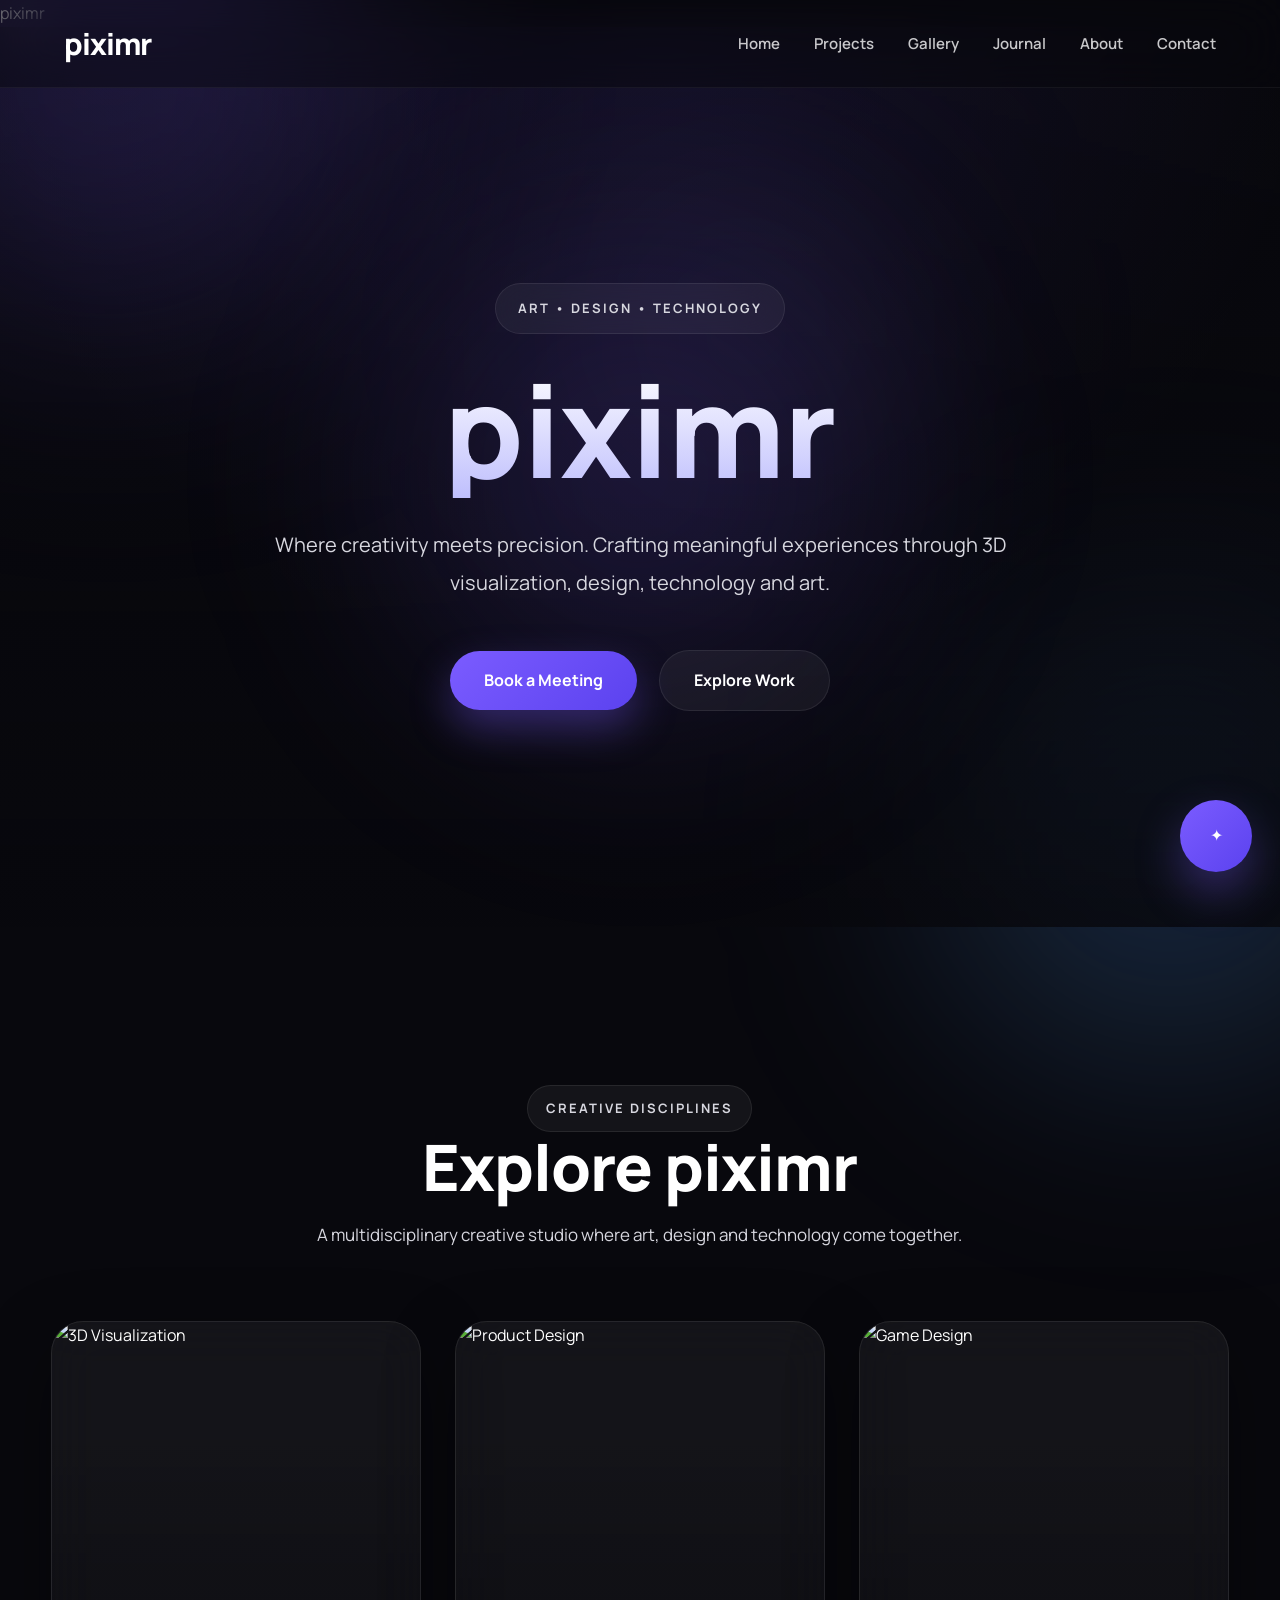
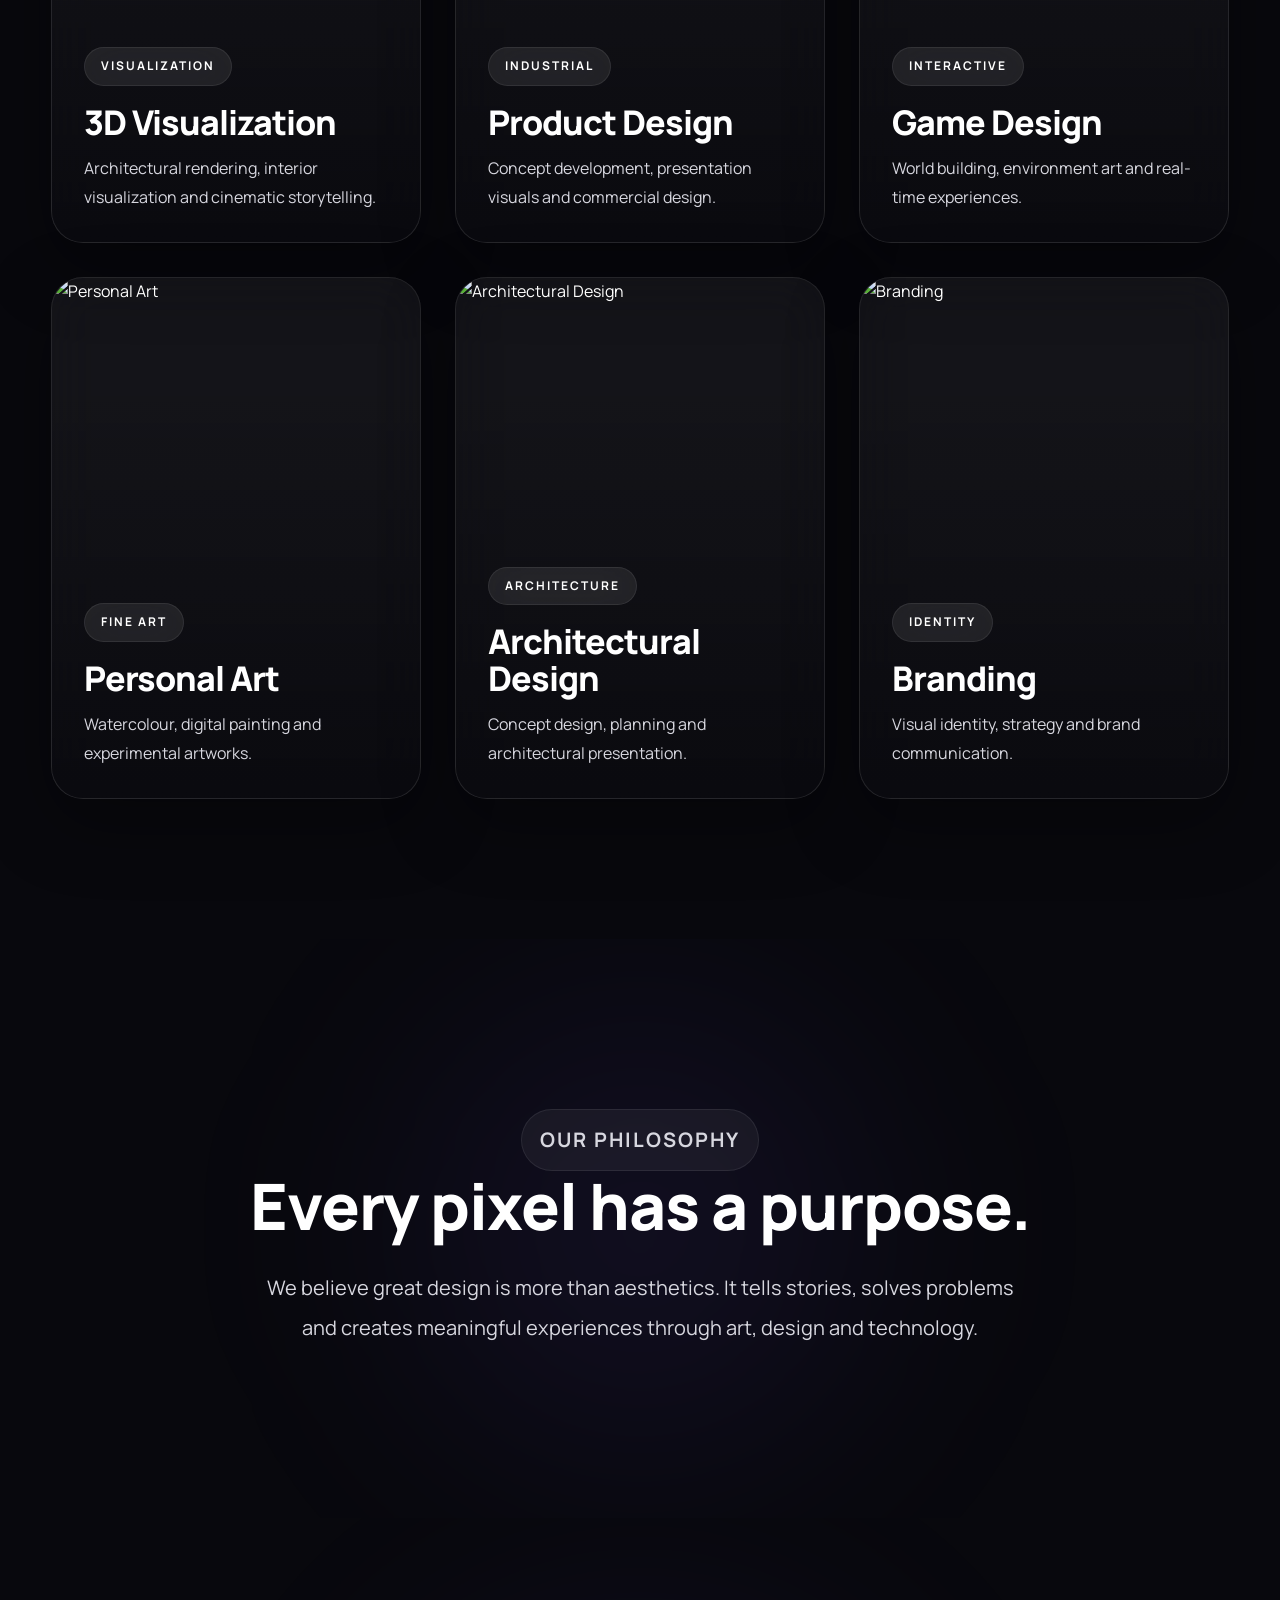
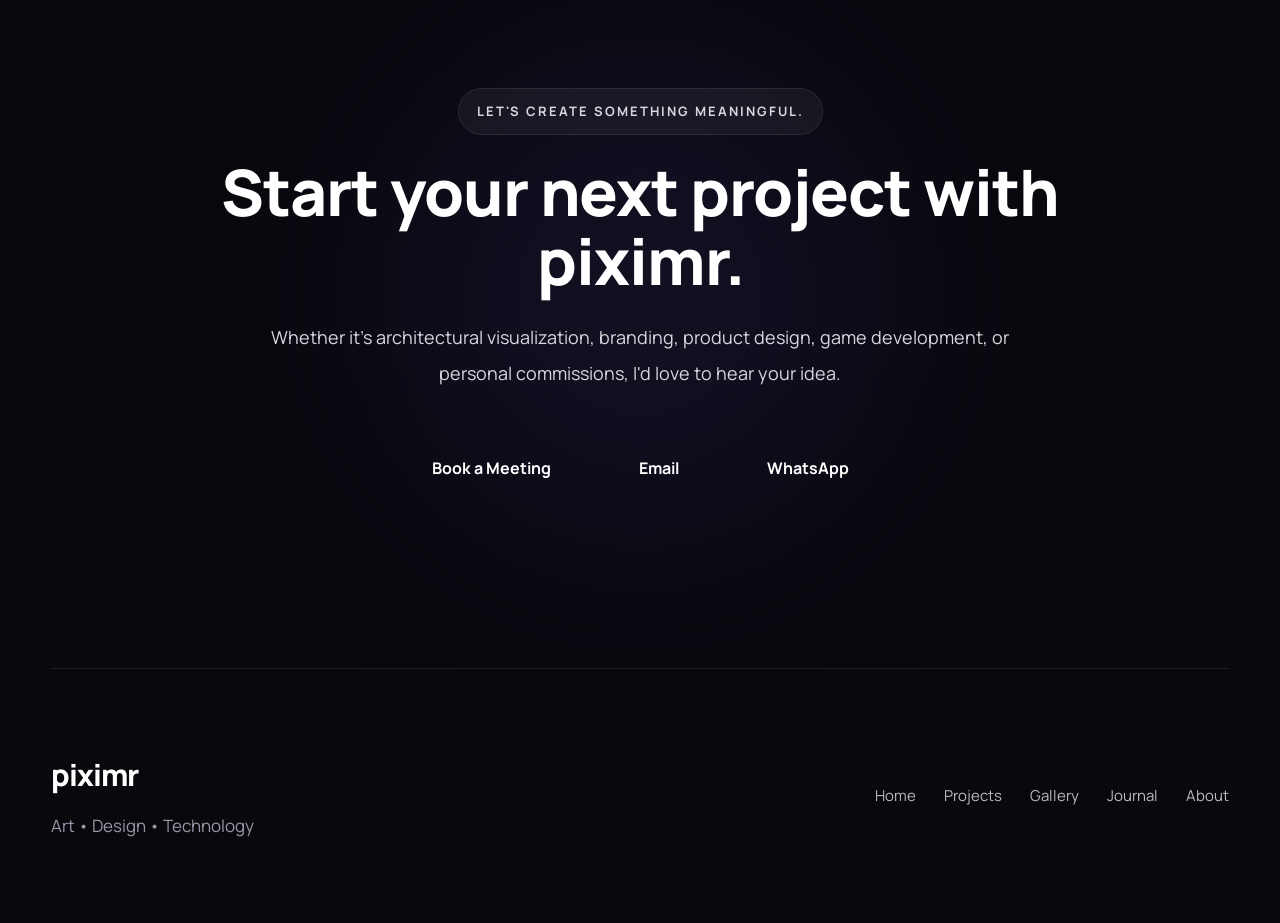
==== commit 3d95cb80: "Update index.html" ====
--- a/index.html
+++ b/index.html
@@ -546,7 +546,7 @@
 target="_blank"
 class="contact-btn primary">
 
-📅 Book a Meeting
+Book a Meeting
 
 </a>
 
@@ -554,7 +554,7 @@
 href="mailto:piximrstudio@gmail.com"
 class="contact-btn">
 
-✉ Email
+Email
 
 </a>
 
@@ -563,7 +563,7 @@
 target="_blank"
 class="contact-btn">
 
-💬 WhatsApp
+WhatsApp
 
 </a>
 
--- a/style.css
+++ b/style.css
@@ -1,8 +1,9 @@
 /*==================================================
-PIXIMR V3
-style.css
-Part 1 / 5
-Reset • Variables • Base • Loader • Background
+PIXIMR STUDIO
+STYLE.CSS
+Production Version
+Part 1A / 5
+Reset • Root • Base
 ==================================================*/
 
 
@@ -28,18 +29,50 @@
 
 body{
 
+font-family:"Manrope",sans-serif;
+
+background:#08080d;
+
+color:#ffffff;
+
 overflow-x:hidden;
 
-font-family:"Manrope",sans-serif;
-
-background:#08080d;
-
-color:#ffffff;
-
-line-height:1.6;
+line-height:1.7;
+
+text-rendering:optimizeLegibility;
 
 -webkit-font-smoothing:antialiased;
-text-rendering:optimizeLegibility;
+
+}
+
+img,
+video{
+
+display:block;
+
+max-width:100%;
+
+}
+
+a{
+
+text-decoration:none;
+
+color:inherit;
+
+}
+
+button,
+input,
+textarea{
+
+font:inherit;
+
+border:none;
+
+outline:none;
+
+background:none;
 
 }
 
@@ -56,47 +89,42 @@
 
 --surface-2:#181821;
 
+--white:#ffffff;
+
+--text:#d7d7df;
+
+--muted:#9898a8;
+
+--violet:#7b5cff;
+
+--violet-dark:#5b42ef;
+
+--blue:#57a7ff;
+
+--cyan:#7edfff;
+
 --glass:rgba(255,255,255,.05);
 
 --glass-border:rgba(255,255,255,.08);
 
---glass-hover:rgba(255,255,255,.12);
-
---text:#d9d9df;
-
---white:#ffffff;
-
---muted:#9f9fad;
-
---violet:#7b5cff;
-
---blue:#4da6ff;
-
---cyan:#73d8ff;
-
---success:#4ade80;
-
---danger:#ff5e7e;
-
---radius-xs:10px;
-
 --radius-sm:16px;
 
---radius:24px;
+--radius:26px;
 
 --radius-lg:36px;
 
 --shadow-sm:
-0 8px 30px rgba(0,0,0,.25);
+
+0 10px 30px rgba(0,0,0,.25);
 
 --shadow:
-0 20px 60px rgba(0,0,0,.35);
+
+0 24px 70px rgba(0,0,0,.35);
 
 --shadow-lg:
+
 0 40px 120px rgba(0,0,0,.55);
 
---blur:26px;
-
 --transition:.35s ease;
 
 --container:min(1240px,92%);
@@ -141,17 +169,17 @@
 
 var(--violet),
 
-#5e46e8
+var(--violet-dark)
 
 );
 
-border-radius:100px;
+border-radius:999px;
 
 }
 
 ::-webkit-scrollbar-thumb:hover{
 
-background:#8d75ff;
+background:#8b73ff;
 
 }
 
@@ -167,10 +195,10 @@
 
 font-weight:800;
 
+letter-spacing:-1px;
+
 line-height:1.08;
 
-letter-spacing:-1px;
-
 }
 
 h1{
@@ -181,13 +209,13 @@
 
 h2{
 
-font-size:clamp(36px,5vw,62px);
+font-size:clamp(38px,5vw,64px);
 
 }
 
 h3{
 
-font-size:28px;
+font-size:30px;
 
 }
 
@@ -197,100 +225,35 @@
 
 color:var(--text);
 
-}
-
-a{
-
-text-decoration:none;
-
-color:inherit;
-
-transition:var(--transition);
-
-}
-
-img{
-
-display:block;
-
-max-width:100%;
-
-}
-
-video{
-
-display:block;
-
-width:100%;
-
-}
-
-
-/*==================================================
-UTILITY
-==================================================*/
-
-.section-tag{
-
-display:inline-flex;
-
-align-items:center;
-
-gap:10px;
-
-padding:10px 18px;
-
-border-radius:100px;
-
-border:1px solid rgba(255,255,255,.08);
-
-background:rgba(255,255,255,.04);
-
-font-size:13px;
-
-font-weight:700;
-
-letter-spacing:2px;
-
-text-transform:uppercase;
-
-color:#d6d6e6;
-
-backdrop-filter:blur(18px);
-
-margin-bottom:28px;
-
-}
-
-.section-heading{
+line-height:1.9;
+
+}
+
+
+/*==================================================
+CONTAINER
+==================================================*/
+
+.container{
 
 width:var(--container);
 
 margin:auto;
 
-text-align:center;
-
-padding-bottom:70px;
-
-}
-
-.section-heading p{
-
-max-width:700px;
-
-margin:20px auto 0;
-
-}
-
-
+}
+
+section{
+
+position:relative;
+
+}
 /*==================================================
 BUTTONS
 ==================================================*/
 
 .primary-btn,
 .secondary-btn,
-.contact-btn,
-.nav-book{
+.contact-btn{
 
 display:inline-flex;
 
@@ -302,17 +265,1790 @@
 
 padding:16px 34px;
 
-border-radius:100px;
+border-radius:999px;
 
 font-weight:700;
 
+cursor:pointer;
+
 transition:var(--transition);
 
+}
+
+.primary-btn{
+
+background:linear-gradient(
+
+135deg,
+
+var(--violet),
+
+var(--violet-dark)
+
+);
+
+color:#fff;
+
+box-shadow:
+
+0 18px 40px rgba(123,92,255,.35);
+
+}
+
+.primary-btn:hover{
+
+transform:translateY(-4px);
+
+box-shadow:
+
+0 24px 55px rgba(123,92,255,.45);
+
+}
+
+.secondary-btn{
+
+background:rgba(255,255,255,.05);
+
+border:1px solid rgba(255,255,255,.08);
+
+backdrop-filter:blur(24px);
+
+}
+
+.secondary-btn:hover{
+
+background:rgba(255,255,255,.08);
+
+transform:translateY(-4px);
+
+}
+
+
+/*==================================================
+SECTION TAG
+==================================================*/
+
+.section-tag{
+
+display:inline-flex;
+
+align-items:center;
+
+padding:10px 18px;
+
+border-radius:999px;
+
+background:rgba(255,255,255,.05);
+
+border:1px solid rgba(255,255,255,.08);
+
+font-size:13px;
+
+font-weight:700;
+
+letter-spacing:2px;
+
+text-transform:uppercase;
+
+margin-bottom:26px;
+
+backdrop-filter:blur(18px);
+
+}
+
+.section-heading{
+
+width:var(--container);
+
+margin:auto;
+
+text-align:center;
+
+padding-bottom:70px;
+
+}
+
+.section-heading p{
+
+max-width:700px;
+
+margin:18px auto 0;
+
+}
+
+
+/*==================================================
+BACKGROUND
+==================================================*/
+
+.ambient{
+
+position:fixed;
+
+border-radius:50%;
+
+filter:blur(120px);
+
+pointer-events:none;
+
+z-index:-2;
+
+animation:ambientFloat 18s ease-in-out infinite;
+
+}
+
+.ambient-1{
+
+width:520px;
+
+height:520px;
+
+top:-180px;
+
+left:-150px;
+
+background:rgba(123,92,255,.26);
+
+}
+
+.ambient-2{
+
+width:460px;
+
+height:460px;
+
+right:-120px;
+
+bottom:-160px;
+
+background:rgba(87,167,255,.20);
+
+animation-delay:5s;
+
+}
+
+.ambient-3{
+
+width:340px;
+
+height:340px;
+
+left:45%;
+
+top:18%;
+
+background:rgba(150,120,255,.12);
+
+animation-delay:9s;
+
+}
+
+@keyframes ambientFloat{
+
+0%{
+
+transform:translateY(0) scale(1);
+
+}
+
+50%{
+
+transform:translateY(-40px) scale(1.08);
+
+}
+
+100%{
+
+transform:translateY(0) scale(1);
+
+}
+
+}
+
+.noise{
+
+position:fixed;
+
+inset:0;
+
+pointer-events:none;
+
+z-index:-1;
+
+opacity:.03;
+
+background-image:url("https://www.transparenttextures.com/patterns/noise.png");
+
+}
+/*==================================================
+NAVBAR
+==================================================*/
+
+.navbar{
+
+position:fixed;
+
+top:0;
+
+left:0;
+
+width:100%;
+
+height:88px;
+
+display:flex;
+
+align-items:center;
+
+justify-content:space-between;
+
+padding:0 5%;
+
+background:rgba(8,8,13,.55);
+
+backdrop-filter:blur(24px);
+
+border-bottom:1px solid rgba(255,255,255,.06);
+
+z-index:1000;
+
+transition:var(--transition);
+
+}
+
+.nav-logo{
+
+flex-shrink:0;
+
+font-size:30px;
+
+font-weight:800;
+
+letter-spacing:-1px;
+
+}
+
+.nav-logo a{
+
+color:#fff;
+
+}
+
+.nav-menu{
+
+margin-left:auto;
+
+display:flex;
+
+align-items:center;
+
+gap:34px;
+
+}
+
+.nav-menu a{
+
+position:relative;
+
+font-size:15px;
+
+font-weight:600;
+
+color:rgba(255,255,255,.78);
+
+transition:var(--transition);
+
+}
+
+.nav-menu a:hover,
+
+.nav-menu a.active{
+
+color:#ffffff;
+
+}
+
+.nav-menu a::after{
+
+content:"";
+
+position:absolute;
+
+left:0;
+
+bottom:-8px;
+
+width:0;
+
+height:2px;
+
+border-radius:999px;
+
+background:linear-gradient(
+
+90deg,
+
+var(--violet),
+
+var(--blue)
+
+);
+
+transition:.35s;
+
+}
+
+.nav-menu a:hover::after,
+
+.nav-menu a.active::after{
+
+width:100%;
+
+}
+
+.navbar.scrolled{
+
+height:78px;
+
+background:rgba(8,8,13,.82);
+
+box-shadow:
+
+0 16px 40px rgba(0,0,0,.30);
+
+}
+
+
+/*==================================================
+PAGE HERO
+==================================================*/
+
+.page-hero{
+
+padding:180px 5% 110px;
+
+text-align:center;
+
+}
+
+.page-hero h1{
+
+margin-bottom:24px;
+
+background:linear-gradient(
+
+180deg,
+
+#ffffff,
+
+#bebefb
+
+);
+
+-webkit-background-clip:text;
+
+-webkit-text-fill-color:transparent;
+
+}
+
+.hero-description{
+
+max-width:760px;
+
+margin:auto;
+
+font-size:20px;
+
+color:var(--text);
+
+line-height:1.9;
+
+}
+/*==================================================
+HERO
+==================================================*/
+
+.hero{
+
+position:relative;
+
+min-height:100vh;
+
+display:flex;
+
+align-items:center;
+
+justify-content:center;
+
+padding:140px 5% 100px;
+
+overflow:hidden;
+
+}
+
+.hero video{
+
+position:absolute;
+
+inset:0;
+
+width:100%;
+
+height:100%;
+
+object-fit:cover;
+
+transform:scale(1.05);
+
+z-index:-3;
+
+}
+
+.hero-overlay{
+
+position:absolute;
+
+inset:0;
+
+background:
+
+linear-gradient(
+
+180deg,
+
+rgba(8,8,13,.28),
+
+rgba(8,8,13,.82)
+
+),
+
+radial-gradient(
+
+circle at top,
+
+rgba(123,92,255,.16),
+
+transparent 60%
+
+);
+
+z-index:-2;
+
+}
+
+.hero::before{
+
+content:"";
+
+position:absolute;
+
+left:50%;
+
+top:50%;
+
+transform:translate(-50%,-50%);
+
+width:720px;
+
+height:720px;
+
+border-radius:50%;
+
+background:
+
+radial-gradient(
+
+circle,
+
+rgba(123,92,255,.18),
+
+transparent 72%
+
+);
+
+filter:blur(80px);
+
+animation:heroGlow 8s ease-in-out infinite;
+
+z-index:-1;
+
+}
+
+@keyframes heroGlow{
+
+0%{
+
+transform:translate(-50%,-50%) scale(1);
+
+opacity:.6;
+
+}
+
+50%{
+
+transform:translate(-50%,-50%) scale(1.15);
+
+opacity:1;
+
+}
+
+100%{
+
+transform:translate(-50%,-50%) scale(1);
+
+opacity:.6;
+
+}
+
+}
+
+.hero-content{
+
+width:min(900px,95%);
+
+margin:auto;
+
+text-align:center;
+
+}
+
+.eyebrow{
+
+display:inline-flex;
+
+align-items:center;
+
+justify-content:center;
+
+padding:12px 22px;
+
+margin-bottom:26px;
+
+border-radius:999px;
+
+background:rgba(255,255,255,.05);
+
+border:1px solid rgba(255,255,255,.08);
+
+backdrop-filter:blur(20px);
+
+font-size:13px;
+
+font-weight:700;
+
+letter-spacing:2px;
+
+text-transform:uppercase;
+
+}
+
+.hero h1{
+
+margin-bottom:28px;
+
+background:
+
+linear-gradient(
+
+180deg,
+
+#ffffff,
+
+#bfbffd
+
+);
+
+-webkit-background-clip:text;
+
+-webkit-text-fill-color:transparent;
+
+}
+
+.hero-description{
+
+max-width:760px;
+
+margin:auto;
+
+font-size:20px;
+
+line-height:1.9;
+
+color:var(--text);
+
+}
+
+.hero-buttons{
+
+margin-top:48px;
+
+display:flex;
+
+justify-content:center;
+
+align-items:center;
+
+gap:22px;
+
+flex-wrap:wrap;
+
+}
+/*==================================================
+EXPLORE
+==================================================*/
+
+.explore{
+
+padding:140px 0;
+
+}
+
+.project-slider{
+
+width:var(--container);
+
+margin:auto;
+
+display:grid;
+
+grid-template-columns:repeat(auto-fit,minmax(340px,1fr));
+
+gap:34px;
+
+}
+
+
+/*==================================================
+PROJECT CARD
+==================================================*/
+
+.project-card{
+
+position:relative;
+
+display:block;
+
+overflow:hidden;
+
+border-radius:32px;
+
+background:var(--glass);
+
+border:1px solid var(--glass-border);
+
+backdrop-filter:blur(24px);
+
+box-shadow:var(--shadow);
+
+transition:.45s ease;
+
+}
+
+.project-card:hover{
+
+transform:translateY(-10px);
+
+border-color:rgba(123,92,255,.35);
+
+box-shadow:
+
+0 35px 70px rgba(123,92,255,.12),
+
+var(--shadow-lg);
+
+}
+
+.project-card::after{
+
+content:"";
+
+position:absolute;
+
+inset:0;
+
+background:
+
+linear-gradient(
+
+135deg,
+
+transparent,
+
+rgba(255,255,255,.08),
+
+transparent
+
+);
+
+opacity:0;
+
+transition:.45s;
+
+pointer-events:none;
+
+}
+
+.project-card:hover::after{
+
+opacity:1;
+
+}
+
+.project-image{
+
+position:relative;
+
+height:520px;
+
+overflow:hidden;
+
+}
+
+.project-image img{
+
+width:100%;
+
+height:100%;
+
+object-fit:cover;
+
+transition:1s ease;
+
+}
+
+.project-card:hover .project-image img{
+
+transform:scale(1.08);
+
+}
+
+.project-gradient{
+
+position:absolute;
+
+inset:0;
+
+background:
+
+linear-gradient(
+
+180deg,
+
+transparent 20%,
+
+rgba(8,8,13,.82) 100%
+
+);
+
+}
+
+.project-content{
+
+position:absolute;
+
+left:32px;
+
+right:32px;
+
+bottom:30px;
+
+z-index:2;
+
+}
+
+.project-category{
+
+display:inline-flex;
+
+align-items:center;
+
+padding:8px 16px;
+
+margin-bottom:18px;
+
+border-radius:999px;
+
+background:rgba(255,255,255,.08);
+
+border:1px solid rgba(255,255,255,.08);
+
+backdrop-filter:blur(20px);
+
+font-size:12px;
+
+font-weight:700;
+
+letter-spacing:2px;
+
+text-transform:uppercase;
+
+}
+
+.project-content h3{
+
+font-size:34px;
+
+margin-bottom:14px;
+
+}
+
+.project-content p{
+
+font-size:16px;
+
+line-height:1.8;
+
+max-width:340px;
+
+color:var(--text);
+
+}
+/*==================================================
+SIGNATURE
+==================================================*/
+
+.signature{
+
+padding:170px 0;
+
+position:relative;
+
+overflow:hidden;
+
+}
+
+.signature::before{
+
+content:"";
+
+position:absolute;
+
+left:50%;
+
+top:50%;
+
+transform:translate(-50%,-50%);
+
+width:720px;
+
+height:720px;
+
+border-radius:50%;
+
+background:
+
+radial-gradient(
+
+circle,
+
+rgba(123,92,255,.10),
+
+transparent 70%
+
+);
+
+filter:blur(90px);
+
+pointer-events:none;
+
+}
+
+.signature-content{
+
+position:relative;
+
+z-index:2;
+
+width:min(900px,90%);
+
+margin:auto;
+
+text-align:center;
+
+}
+
+.signature-content h2{
+
+margin-bottom:28px;
+
+}
+
+.signature-content p{
+
+max-width:760px;
+
+margin:auto;
+
+font-size:20px;
+
+line-height:2;
+
+color:var(--text);
+
+}
+
+.signature-actions{
+
+margin-top:45px;
+
+display:flex;
+
+justify-content:center;
+
+align-items:center;
+
+gap:20px;
+
+flex-wrap:wrap;
+
+}
+
+
+/*==================================================
+REVEAL ANIMATION
+==================================================*/
+
+.reveal{
+
+opacity:0;
+
+transform:translateY(70px);
+
+transition:
+
+opacity .9s ease,
+
+transform .9s ease;
+
+will-change:opacity,transform;
+
+}
+
+.reveal.show{
+
+opacity:1;
+
+transform:translateY(0);
+
+}
+
+
+/*==================================================
+FADE ANIMATION
+==================================================*/
+
+@keyframes fadeUp{
+
+from{
+
+opacity:0;
+
+transform:translateY(45px);
+
+}
+
+to{
+
+opacity:1;
+
+transform:translateY(0);
+
+}
+
+}
+
+.hero-content>*{
+
+animation:fadeUp .9s ease both;
+
+}
+
+.hero-content h1{
+
+animation-delay:.15s;
+
+}
+
+.hero-description{
+
+animation-delay:.30s;
+
+}
+
+.hero-buttons{
+
+animation-delay:.45s;
+
+}
+/*==================================================
+ABOUT PAGE
+==================================================*/
+
+.about-intro{
+
+padding:120px 0;
+
+}
+
+.about-grid{
+
+width:var(--container);
+
+margin:auto;
+
+display:grid;
+
+grid-template-columns:1fr 1fr;
+
+gap:90px;
+
+align-items:start;
+
+}
+
+.about-grid h2{
+
+margin-bottom:24px;
+
+max-width:520px;
+
+}
+
+.about-grid p{
+
+font-size:18px;
+
+line-height:2;
+
+color:var(--text);
+
+}
+
+
+/*==================================================
+ABOUT VALUES
+==================================================*/
+
+.about-values{
+
+padding:140px 0;
+
+}
+
+.values-grid{
+
+width:var(--container);
+
+margin:auto;
+
+display:grid;
+
+grid-template-columns:repeat(3,1fr);
+
+gap:34px;
+
+}
+
+.value-card{
+
+padding:42px;
+
+border-radius:30px;
+
+background:var(--glass);
+
+border:1px solid var(--glass-border);
+
+backdrop-filter:blur(22px);
+
+transition:.4s ease;
+
+box-shadow:var(--shadow-sm);
+
+}
+
+.value-card:hover{
+
+transform:translateY(-8px);
+
+border-color:rgba(123,92,255,.30);
+
+box-shadow:var(--shadow);
+
+}
+
+.value-number{
+
+display:inline-flex;
+
+margin-bottom:20px;
+
+font-size:14px;
+
+font-weight:700;
+
+letter-spacing:2px;
+
+text-transform:uppercase;
+
+color:var(--violet);
+
+}
+
+.value-card h3{
+
+margin-bottom:16px;
+
+font-size:28px;
+
+}
+
+.value-card p{
+
+font-size:16px;
+
+line-height:1.9;
+
+}
+
+
+/*==================================================
+SHARED PAGE SPACING
+==================================================*/
+
+.gallery-grid,
+
+.journal-grid,
+
+.project-section{
+
+padding:140px 0;
+
+}
+
+.page-section{
+
+padding:120px 0;
+
+}
+
+.page-section+.page-section{
+
+padding-top:0;
+
+}
+/*==================================================
+GALLERY
+==================================================*/
+
+.gallery-grid{
+
+padding:140px 0;
+
+}
+
+.gallery-layout{
+
+width:var(--container);
+
+margin:auto;
+
+display:grid;
+
+grid-template-columns:repeat(3,1fr);
+
+gap:28px;
+
+}
+
+.gallery-item{
+
+position:relative;
+
+overflow:hidden;
+
+border-radius:28px;
+
 cursor:pointer;
 
-}
-
-.primary-btn{
+background:#111118;
+
+box-shadow:var(--shadow);
+
+}
+
+.gallery-item img{
+
+width:100%;
+
+height:100%;
+
+aspect-ratio:4/5;
+
+object-fit:cover;
+
+transition:.8s ease;
+
+}
+
+.gallery-item:hover img{
+
+transform:scale(1.08);
+
+}
+
+.gallery-item::after{
+
+content:"";
+
+position:absolute;
+
+inset:0;
+
+background:
+
+linear-gradient(
+
+180deg,
+
+transparent,
+
+rgba(8,8,13,.75)
+
+);
+
+opacity:0;
+
+transition:.35s;
+
+}
+
+.gallery-item:hover::after{
+
+opacity:1;
+
+}
+
+
+/*==================================================
+JOURNAL
+==================================================*/
+
+.journal-grid{
+
+padding:140px 0;
+
+}
+
+.journal-layout{
+
+width:var(--container);
+
+margin:auto;
+
+display:grid;
+
+grid-template-columns:repeat(3,1fr);
+
+gap:32px;
+
+}
+
+.journal-card{
+
+display:flex;
+
+flex-direction:column;
+
+overflow:hidden;
+
+border-radius:28px;
+
+background:var(--glass);
+
+border:1px solid var(--glass-border);
+
+backdrop-filter:blur(20px);
+
+transition:.4s ease;
+
+box-shadow:var(--shadow-sm);
+
+}
+
+.journal-card:hover{
+
+transform:translateY(-10px);
+
+border-color:rgba(123,92,255,.25);
+
+box-shadow:var(--shadow);
+
+}
+
+.journal-image{
+
+overflow:hidden;
+
+}
+
+.journal-image img{
+
+width:100%;
+
+aspect-ratio:16/10;
+
+object-fit:cover;
+
+transition:.8s ease;
+
+}
+
+.journal-card:hover .journal-image img{
+
+transform:scale(1.08);
+
+}
+
+.journal-content{
+
+padding:30px;
+
+}
+
+.journal-date{
+
+display:inline-block;
+
+margin-bottom:14px;
+
+font-size:13px;
+
+font-weight:700;
+
+letter-spacing:2px;
+
+text-transform:uppercase;
+
+color:var(--violet);
+
+}
+
+.journal-content h3{
+
+margin-bottom:14px;
+
+font-size:28px;
+
+}
+
+.journal-content p{
+
+font-size:16px;
+
+line-height:1.8;
+
+margin-bottom:22px;
+
+}
+
+.journal-content a{
+
+font-weight:700;
+
+color:#fff;
+
+transition:.3s;
+
+}
+
+.journal-content a:hover{
+
+color:var(--violet);
+
+}
+/*==================================================
+PROJECT PAGES
+==================================================*/
+
+.project-section{
+
+padding:140px 0;
+
+}
+
+.project-layout{
+
+width:var(--container);
+
+margin:auto;
+
+display:grid;
+
+grid-template-columns:repeat(2,1fr);
+
+gap:70px;
+
+align-items:center;
+
+}
+
+.project-text h2{
+
+margin-bottom:24px;
+
+max-width:560px;
+
+}
+
+.project-text p{
+
+font-size:18px;
+
+line-height:2;
+
+color:var(--text);
+
+margin-bottom:24px;
+
+}
+
+.project-image-large{
+
+position:relative;
+
+overflow:hidden;
+
+border-radius:32px;
+
+background:#111118;
+
+box-shadow:var(--shadow);
+
+}
+
+.project-image-large img{
+
+width:100%;
+
+display:block;
+
+transition:1s ease;
+
+}
+
+.project-image-large:hover img{
+
+transform:scale(1.06);
+
+}
+
+
+/*==================================================
+PROJECT FEATURES
+==================================================*/
+
+.features-grid{
+
+width:var(--container);
+
+margin:auto;
+
+display:grid;
+
+grid-template-columns:repeat(3,1fr);
+
+gap:30px;
+
+}
+
+.feature-card{
+
+padding:36px;
+
+border-radius:28px;
+
+background:var(--glass);
+
+border:1px solid var(--glass-border);
+
+backdrop-filter:blur(20px);
+
+transition:.35s ease;
+
+}
+
+.feature-card:hover{
+
+transform:translateY(-8px);
+
+border-color:rgba(123,92,255,.30);
+
+box-shadow:var(--shadow);
+
+}
+
+.feature-card h3{
+
+font-size:26px;
+
+margin-bottom:16px;
+
+}
+
+.feature-card p{
+
+font-size:16px;
+
+line-height:1.9;
+
+}
+
+
+/*==================================================
+PROJECT CTA
+==================================================*/
+
+.project-cta{
+
+padding:140px 0;
+
+text-align:center;
+
+}
+
+.project-cta p{
+
+max-width:700px;
+
+margin:22px auto 42px;
+
+}
+
+.project-cta .primary-btn{
+
+min-width:220px;
+
+}
+/*==================================================
+CONTACT
+==================================================*/
+
+.contact{
+
+padding:170px 0;
+
+position:relative;
+
+overflow:hidden;
+
+}
+
+.contact::before{
+
+content:"";
+
+position:absolute;
+
+left:50%;
+
+top:50%;
+
+transform:translate(-50%,-50%);
+
+width:760px;
+
+height:760px;
+
+border-radius:50%;
+
+background:
+
+radial-gradient(
+
+circle,
+
+rgba(123,92,255,.12),
+
+transparent 72%
+
+);
+
+filter:blur(90px);
+
+pointer-events:none;
+
+}
+
+.contact-content{
+
+position:relative;
+
+z-index:2;
+
+width:min(900px,92%);
+
+margin:auto;
+
+text-align:center;
+
+}
+
+.contact-label{
+
+display:inline-flex;
+
+padding:10px 18px;
+
+margin-bottom:22px;
+
+border-radius:999px;
+
+background:rgba(255,255,255,.05);
+
+border:1px solid rgba(255,255,255,.08);
+
+font-size:13px;
+
+font-weight:700;
+
+letter-spacing:2px;
+
+text-transform:uppercase;
+
+}
+
+.contact-content h2{
+
+margin-bottom:24px;
+
+}
+
+.contact-text{
+
+max-width:760px;
+
+margin:auto;
+
+font-size:18px;
+
+line-height:2;
+
+color:var(--text);
+
+}
+
+.contact-actions{
+
+display:flex;
+
+justify-content:center;
+
+align-items:center;
+
+flex-wrap:wrap;
+
+gap:20px;
+
+margin-top:48px;
+
+}
+
+
+/*==================================================
+FOOTER
+==================================================*/
+
+.footer{
+
+width:var(--container);
+
+margin:auto;
+
+padding:80px 0;
+
+display:flex;
+
+justify-content:space-between;
+
+align-items:center;
+
+border-top:1px solid rgba(255,255,255,.08);
+
+gap:40px;
+
+}
+
+.footer-logo{
+
+font-size:30px;
+
+font-weight:800;
+
+letter-spacing:-1px;
+
+margin-bottom:10px;
+
+}
+
+.footer-left p{
+
+color:var(--muted);
+
+}
+
+.footer-right{
+
+display:flex;
+
+align-items:center;
+
+gap:28px;
+
+flex-wrap:wrap;
+
+}
+
+.footer-right a{
+
+font-size:15px;
+
+color:rgba(255,255,255,.72);
+
+transition:var(--transition);
+
+}
+
+.footer-right a:hover{
+
+color:#fff;
+
+}
+/*==================================================
+AI CHATBOT
+==================================================*/
+
+.piximr-ai-bubble{
+
+position:fixed;
+
+right:28px;
+
+bottom:28px;
+
+width:72px;
+
+height:72px;
+
+border-radius:50%;
+
+display:flex;
+
+align-items:center;
+
+justify-content:center;
+
+cursor:pointer;
 
 background:linear-gradient(
 
@@ -320,2399 +2056,615 @@
 
 var(--violet),
 
-#5a42f4
+var(--violet-dark)
 
 );
 
+box-shadow:
+
+0 20px 45px rgba(123,92,255,.35);
+
+z-index:999;
+
+transition:.35s ease;
+
+}
+
+.piximr-ai-bubble:hover{
+
+transform:translateY(-6px) scale(1.05);
+
+}
+
+.piximr-ai-bubble img{
+
+width:34px;
+
+height:34px;
+
+object-fit:contain;
+
+}
+
+.piximr-chat-window{
+
+position:fixed;
+
+right:28px;
+
+bottom:118px;
+
+width:380px;
+
+height:560px;
+
+background:#111118;
+
+border:1px solid rgba(255,255,255,.08);
+
+border-radius:28px;
+
+overflow:hidden;
+
+box-shadow:var(--shadow-lg);
+
+display:none;
+
+flex-direction:column;
+
+z-index:998;
+
+}
+
+.piximr-chat-window.active{
+
+display:flex;
+
+}
+
+.chat-header{
+
+padding:20px 24px;
+
+display:flex;
+
+justify-content:space-between;
+
+align-items:center;
+
+background:rgba(255,255,255,.04);
+
+border-bottom:1px solid rgba(255,255,255,.08);
+
+}
+
+.chat-body{
+
+flex:1;
+
+padding:24px;
+
+overflow-y:auto;
+
+}
+
+.chat-footer{
+
+padding:18px;
+
+border-top:1px solid rgba(255,255,255,.08);
+
+display:flex;
+
+gap:12px;
+
+}
+
+.chat-footer input{
+
+flex:1;
+
+padding:14px 18px;
+
+border-radius:999px;
+
+background:#1a1a24;
+
 color:#fff;
 
-box-shadow:
-
-0 18px 40px rgba(123,92,255,.35);
-
-}
-
-.primary-btn:hover{
-
-transform:translateY(-4px);
-
-box-shadow:
-
-0 25px 50px rgba(123,92,255,.45);
-
-}
-
-.secondary-btn{
-
-border:1px solid rgba(255,255,255,.12);
-
-background:rgba(255,255,255,.05);
-
-backdrop-filter:blur(24px);
-
-}
-
-.secondary-btn:hover{
-
-background:rgba(255,255,255,.08);
-
-transform:translateY(-4px);
-
-}
-
-
-/*==================================================
-LOADER
-==================================================*/
-
-.loader{
-
-position:fixed;
-
-inset:0;
-
-display:flex;
+}
+
+.chat-footer button{
+
+padding:14px 22px;
+
+border-radius:999px;
+
+cursor:pointer;
+
+background:linear-gradient(
+
+135deg,
+
+var(--violet),
+
+var(--violet-dark)
+
+);
+
+color:#fff;
+
+font-weight:700;
+
+}
+
+
+/*==================================================
+UTILITY
+==================================================*/
+
+.text-center{
+
+text-align:center;
+
+}
+
+.mt-1{margin-top:16px;}
+.mt-2{margin-top:24px;}
+.mt-3{margin-top:40px;}
+.mt-4{margin-top:60px;}
+
+.mb-1{margin-bottom:16px;}
+.mb-2{margin-bottom:24px;}
+.mb-3{margin-bottom:40px;}
+.mb-4{margin-bottom:60px;}
+
+.hidden{
+
+display:none;
+
+}
+
+
+/*==================================================
+GLOBAL ANIMATIONS
+==================================================*/
+
+@keyframes float{
+
+0%{
+
+transform:translateY(0);
+
+}
+
+50%{
+
+transform:translateY(-12px);
+
+}
+
+100%{
+
+transform:translateY(0);
+
+}
+
+}
+
+@keyframes pulse{
+
+0%{
+
+transform:scale(1);
+
+}
+
+50%{
+
+transform:scale(1.05);
+
+}
+
+100%{
+
+transform:scale(1);
+
+}
+
+}
+
+.float{
+
+animation:float 5s ease-in-out infinite;
+
+}
+
+.pulse{
+
+animation:pulse 3s ease-in-out infinite;
+
+}
+/*==================================================
+RESPONSIVE
+1200px
+==================================================*/
+
+@media(max-width:1200px){
+
+.project-slider,
+.gallery-layout,
+.journal-layout,
+.values-grid,
+.features-grid{
+
+grid-template-columns:repeat(2,1fr);
+
+}
+
+.project-layout,
+.about-grid{
+
+grid-template-columns:1fr;
+
+gap:60px;
+
+}
+
+.hero h1{
+
+font-size:86px;
+
+}
+
+}
+
+
+/*==================================================
+992px
+==================================================*/
+
+@media(max-width:992px){
+
+.navbar{
+
+padding:0 30px;
+
+}
+
+.nav-menu{
+
+gap:24px;
+
+}
+
+.hero{
+
+padding:150px 30px 90px;
+
+}
+
+.hero h1{
+
+font-size:68px;
+
+}
+
+.page-hero{
+
+padding:160px 30px 90px;
+
+}
+
+.footer{
+
+flex-direction:column;
+
+align-items:flex-start;
+
+}
+
+}
+
+
+/*==================================================
+768px
+==================================================*/
+
+@media(max-width:768px){
+
+.navbar{
+
+padding:0 20px;
+
+height:74px;
+
+}
+
+.nav-menu{
+
+display:none;
+
+}
+
+.hero{
+
+padding:130px 20px 80px;
+
+min-height:auto;
+
+}
+
+.hero h1{
+
+font-size:52px;
+
+}
+
+.hero-description{
+
+font-size:17px;
+
+}
+
+.hero-buttons{
+
+flex-direction:column;
+
+width:100%;
+
+}
+
+.hero-buttons a{
+
+width:100%;
+
+}
+
+.page-hero{
+
+padding:140px 20px 70px;
+
+}
+
+.page-hero h1{
+
+font-size:46px;
+
+}
+
+.project-slider,
+.gallery-layout,
+.journal-layout,
+.values-grid,
+.features-grid{
+
+grid-template-columns:1fr;
+
+}
+
+.project-image{
+
+height:420px;
+
+}
+
+.contact-actions{
+
+flex-direction:column;
+
+}
+
+.contact-btn{
+
+width:100%;
+
+}
+
+.footer{
+
+text-align:center;
 
 align-items:center;
 
+}
+
+.footer-right{
+
 justify-content:center;
 
-background:#07070b;
-
-z-index:99999;
-
-transition:1s ease;
-
-}
-
-.loader-logo{
-
-font-size:44px;
-
-font-weight:800;
-
-letter-spacing:-2px;
-
-position:relative;
-
-}
-
-.loader-logo span{
-
-background:
-
-linear-gradient(
-
-135deg,
-
-#ffffff,
-
-#8d75ff,
-
-#5caeff
-
-);
-
--webkit-background-clip:text;
-
--webkit-text-fill-color:transparent;
-
-animation:loaderGlow 2s infinite ease;
-
-}
-
-body.loaded .loader{
-
-opacity:0;
-
-visibility:hidden;
-
-pointer-events:none;
-
-}
-
-@keyframes loaderGlow{
-
-0%{
-
-opacity:.5;
-
-transform:scale(.96);
-
-}
-
-50%{
-
-opacity:1;
-
-transform:scale(1);
-
-}
-
-100%{
-
-opacity:.5;
-
-transform:scale(.96);
-
-}
-
-}
-
-
-/*==================================================
-BACKGROUND
-==================================================*/
-
-.ambient{
-
-position:fixed;
-
-border-radius:50%;
-
-filter:blur(120px);
-
-pointer-events:none;
-
-z-index:-2;
-
-animation:ambientFloat 18s ease-in-out infinite;
-
-}
-
-.ambient-1{
-
-width:520px;
-
-height:520px;
-
-top:-180px;
-
-left:-160px;
-
-background:rgba(123,92,255,.28);
-
-}
-
-.ambient-2{
-
-width:460px;
-
-height:460px;
-
-bottom:-160px;
-
-right:-120px;
-
-background:rgba(77,166,255,.22);
-
-animation-delay:5s;
-
-}
-
-.ambient-3{
-
-width:340px;
-
-height:340px;
-
-left:45%;
-
-top:20%;
-
-background:rgba(160,120,255,.12);
-
-animation-delay:9s;
-
-}
-
-@keyframes ambientFloat{
-
-0%{
-
-transform:translateY(0)
-scale(1);
-
-}
-
-50%{
-
-transform:translateY(-40px)
-scale(1.08);
-
-}
-
-100%{
-
-transform:translateY(0)
-scale(1);
-
-}
-
-}
-
-.noise{
-
-position:fixed;
-
-inset:0;
-
-background-image:url("https://www.transparenttextures.com/patterns/noise.png");
-
-opacity:.03;
-
-pointer-events:none;
-
-z-index:-1;
-
-}
-/*==================================================
-PART 2 / 5
-NAVBAR
-HERO
-==================================================*/
-
-
-/*==================================================
-NAVBAR
-==================================================*/
-
-.navbar{
-
-position:fixed;
-
-top:0;
-
-left:0;
-
-width:100%;
-
-height:88px;
-
-display:flex;
-
-align-items:center;
-
-justify-content:space-between;
-
-padding:0 5%;
-
-z-index:1000;
-
-backdrop-filter:blur(28px);
-
-background:rgba(8,8,13,.45);
-
-border-bottom:1px solid rgba(255,255,255,.05);
-
-transition:var(--transition);
-
-}
-
-.nav-logo{
+}
+
+}
+
+
+/*==================================================
+576px
+==================================================*/
+
+@media(max-width:576px){
+
+.hero h1{
+
+font-size:40px;
+
+}
+
+.page-hero h1{
+
+font-size:36px;
+
+}
+
+.section-heading h2,
+.about-grid h2,
+.signature-content h2,
+.contact-content h2{
+
+font-size:34px;
+
+}
+
+.project-content{
+
+left:22px;
+
+right:22px;
+
+bottom:22px;
+
+}
+
+.project-content h3{
+
+font-size:28px;
+
+}
+
+.project-image{
+
+height:360px;
+
+}
+
+.footer-logo{
+
+font-size:26px;
+
+}
+
+}
+
+
+/*==================================================
+420px
+==================================================*/
+
+@media(max-width:420px){
+
+.hero{
+
+padding:120px 16px 70px;
+
+}
+
+.hero h1{
+
+font-size:34px;
+
+}
+
+.hero-description{
+
+font-size:15px;
+
+}
+
+.page-hero{
+
+padding:120px 16px 60px;
+
+}
+
+.page-hero h1{
 
 font-size:30px;
 
-font-weight:800;
-
-letter-spacing:-1px;
-
-}
-
-.nav-logo a{
-
-color:#fff;
-
-}
-
-.nav-menu{
-
-display:flex;
-
-align-items:center;
-
-gap:34px;
-
-}
-
-.nav-menu a{
-
-position:relative;
-
-font-size:15px;
-
-font-weight:600;
-
-color:rgba(255,255,255,.78);
-
-transition:var(--transition);
-
-}
-
-.nav-menu a:hover,
-
-.nav-menu a.active{
-
-color:#fff;
-
-}
-
-.nav-menu a::after{
-
-content:"";
-
-position:absolute;
-
-left:0;
-
-bottom:-8px;
-
-width:0;
-
-height:2px;
-
-border-radius:10px;
-
-background:var(--violet);
-
-transition:.35s;
-
-}
-
-.nav-menu a:hover::after,
-
-.nav-menu a.active::after{
-
-width:100%;
-
-}
-
-.nav-book{
-
-background:linear-gradient(
-
-135deg,
-
-var(--violet),
-
-#5a42f4
-
-);
-
-color:#fff;
-
-padding:14px 26px;
-
-box-shadow:
-
-0 16px 35px rgba(123,92,255,.30);
-
-}
-
-.nav-book:hover{
-
-transform:translateY(-3px);
-
-box-shadow:
-
-0 22px 45px rgba(123,92,255,.45);
-
-}
-
-
-/*==================================================
-HERO
-==================================================*/
-
-.hero{
-
-position:relative;
-
-min-height:100vh;
-
-display:flex;
-
-align-items:center;
-
-justify-content:center;
-
-overflow:hidden;
-
-padding:140px 5% 100px;
-
-}
-
-.hero video{
-
-position:absolute;
-
-inset:0;
-
-width:100%;
-
-height:100%;
-
-object-fit:cover;
-
-z-index:-3;
-
-transform:scale(1.05);
-
-}
-
-.hero-overlay{
-
-position:absolute;
-
-inset:0;
-
-background:
-
-linear-gradient(
-
-180deg,
-
-rgba(8,8,13,.35),
-
-rgba(8,8,13,.72)
-
-),
-
-radial-gradient(
-
-circle at top,
-
-rgba(123,92,255,.18),
-
-transparent 60%
-
-);
-
-z-index:-2;
-
-}
-
-.hero::before{
-
-content:"";
-
-position:absolute;
-
-width:720px;
-
-height:720px;
-
-border-radius:50%;
-
-background:
-
-radial-gradient(
-
-circle,
-
-rgba(123,92,255,.18),
-
-transparent 72%
-
-);
-
-filter:blur(80px);
-
-animation:heroGlow 8s ease-in-out infinite;
-
-z-index:-1;
-
-}
-
-@keyframes heroGlow{
-
-0%{
-
-transform:scale(1);
-
-opacity:.6;
-
-}
-
-50%{
-
-transform:scale(1.15);
-
-opacity:1;
-
-}
-
-100%{
-
-transform:scale(1);
-
-opacity:.6;
-
-}
-
-}
-
-.hero-content{
-
-width:min(900px,95%);
-
-text-align:center;
-
-}
-
-.eyebrow{
-
-display:inline-flex;
-
-align-items:center;
-
-justify-content:center;
-
-padding:12px 22px;
-
-border-radius:100px;
-
-background:rgba(255,255,255,.05);
-
-border:1px solid rgba(255,255,255,.08);
-
-backdrop-filter:blur(20px);
-
-font-size:13px;
-
-font-weight:700;
-
-letter-spacing:2px;
-
-text-transform:uppercase;
-
-margin-bottom:26px;
-
-}
-
-.hero h1{
-
-margin-bottom:26px;
-
-background:
-
-linear-gradient(
-
-180deg,
-
-#ffffff,
-
-#bdbdfd
-
-);
-
--webkit-background-clip:text;
-
--webkit-text-fill-color:transparent;
-
-}
-
-.hero-description{
-
-max-width:720px;
-
-margin:auto;
-
-font-size:21px;
-
-line-height:1.9;
-
-color:#d5d5de;
-
-}
-
-.hero-buttons{
-
-margin-top:48px;
-
-display:flex;
-
-justify-content:center;
-
-align-items:center;
-
-gap:22px;
-
-flex-wrap:wrap;
-
-}
-/*==================================================
-PART 3 / 5
-EXPLORE
-PROJECT CARDS
-SIGNATURE
-==================================================*/
-
-
-/*==================================================
-EXPLORE
-==================================================*/
-
-.explore{
-
-padding:140px 0;
-
-position:relative;
-
-}
-
-.project-slider{
-
-width:var(--container);
-
-margin:auto;
-
-display:grid;
-
-grid-template-columns:
-
-repeat(auto-fit,minmax(340px,1fr));
-
-gap:34px;
-
-}
-
-
-/*==================================================
-PROJECT CARD
-==================================================*/
-
-.project-card{
-
-display:block;
-
-border-radius:32px;
-
-overflow:hidden;
-
-background:var(--glass);
-
-border:1px solid var(--glass-border);
-
-backdrop-filter:blur(var(--blur));
-
-box-shadow:var(--shadow);
-
-transition:.45s ease;
-
-position:relative;
-
-}
-
-.project-card:hover{
-
-transform:translateY(-10px);
-
-border-color:rgba(123,92,255,.35);
-
-box-shadow:
-
-0 35px 70px rgba(123,92,255,.12),
-
-var(--shadow-lg);
-
 }
 
 .project-image{
 
-position:relative;
-
-height:520px;
-
-overflow:hidden;
-
-}
-
-.project-image img{
-
-width:100%;
-
-height:100%;
-
-object-fit:cover;
-
-transition:1s ease;
-
-}
-
-.project-card:hover img{
-
-transform:scale(1.08);
-
-}
-
-.project-gradient{
-
-position:absolute;
-
-inset:0;
-
-background:
-
-linear-gradient(
-
-180deg,
-
-transparent 20%,
-
-rgba(8,8,13,.82) 100%
-
-);
+height:300px;
 
 }
 
 .project-content{
 
-position:absolute;
-
-left:32px;
-
-right:32px;
-
-bottom:30px;
-
-z-index:2;
-
-}
-
-.project-category{
-
-display:inline-block;
-
-padding:8px 16px;
-
-border-radius:100px;
-
-background:rgba(255,255,255,.08);
-
-backdrop-filter:blur(18px);
-
-border:1px solid rgba(255,255,255,.08);
-
-font-size:12px;
-
-font-weight:700;
-
-letter-spacing:2px;
-
-text-transform:uppercase;
-
-margin-bottom:18px;
+left:18px;
+
+right:18px;
+
+bottom:18px;
 
 }
 
 .project-content h3{
 
-font-size:34px;
-
-margin-bottom:16px;
-
-}
-
-.project-content p{
-
-font-size:16px;
-
-line-height:1.8;
-
-color:#d3d3dc;
-
-max-width:340px;
-
-}
-
-
-/*==================================================
-SIGNATURE
-==================================================*/
-
-.signature{
-
-padding:170px 0;
-
-position:relative;
-
-}
-
-.signature::before{
-
-content:"";
-
-position:absolute;
-
-left:50%;
-
-top:50%;
-
-transform:translate(-50%,-50%);
-
-width:700px;
-
-height:700px;
-
-border-radius:50%;
-
-background:
-
-radial-gradient(
-
-circle,
-
-rgba(123,92,255,.10),
-
-transparent 70%
-
-);
-
-filter:blur(80px);
-
-pointer-events:none;
-
-}
-
-.signature-content{
-
-width:min(900px,90%);
-
-margin:auto;
-
-text-align:center;
-
-position:relative;
-
-z-index:2;
-
-}
-
-.signature-content h2{
-
-margin-bottom:28px;
-
-}
-
-.signature-content p{
-
-font-size:20px;
-
-line-height:2;
-
-max-width:760px;
-
-margin:auto;
-
-color:#d5d5de;
-
-}
-
-
-/*==================================================
-REVEAL ANIMATION
-==================================================*/
-
-.reveal{
-
-opacity:0;
-
-transform:translateY(70px);
-
-transition:
-
-opacity .9s ease,
-
-transform .9s ease;
-
-}
-
-.reveal.show{
-
-opacity:1;
-
-transform:translateY(0);
-
-}
-/*==================================================
-PART 4 / 5
-CONTACT
-FOOTER
-AI CHAT
-==================================================*/
-
-
-/*==================================================
-CONTACT
-==================================================*/
-
-.contact{
-
-padding:150px 0;
-
-position:relative;
-
-}
-
-.contact-content{
-
-width:min(900px,90%);
-
-margin:auto;
-
-text-align:center;
-
-padding:70px 60px;
-
-border-radius:36px;
-
-background:rgba(255,255,255,.05);
-
-border:1px solid rgba(255,255,255,.08);
-
-backdrop-filter:blur(30px);
-
-box-shadow:var(--shadow);
-
-position:relative;
-
-overflow:hidden;
-
-}
-
-.contact-content::before{
-
-content:"";
-
-position:absolute;
-
-width:500px;
-
-height:500px;
-
-border-radius:50%;
-
-top:-250px;
-
-right:-180px;
-
-background:rgba(123,92,255,.18);
-
-filter:blur(90px);
-
-pointer-events:none;
-
-}
-
-.contact-label{
-
-font-size:14px;
-
-font-weight:700;
-
-letter-spacing:2px;
-
-text-transform:uppercase;
-
-color:#d7d7e6;
-
-margin-bottom:20px;
-
-}
-
-.contact-content h2{
-
-margin-bottom:24px;
-
-}
-
-.contact-text{
-
-max-width:700px;
-
-margin:auto;
-
-font-size:19px;
-
-line-height:1.9;
-
-}
-
-.contact-actions{
-
-margin-top:50px;
-
-display:flex;
-
-justify-content:center;
-
-align-items:center;
-
-gap:20px;
-
-flex-wrap:wrap;
-
-}
-
-.contact-btn{
-
-padding:16px 34px;
-
-border-radius:100px;
-
-background:rgba(255,255,255,.05);
-
-border:1px solid rgba(255,255,255,.08);
-
-backdrop-filter:blur(20px);
-
-font-weight:700;
-
-transition:.35s;
-
-}
-
-.contact-btn:hover{
-
-transform:translateY(-5px);
-
-border-color:rgba(123,92,255,.35);
-
-}
-
-.contact-btn.primary{
-
-background:linear-gradient(
-
-135deg,
-
-var(--violet),
-
-#5a42f4
-
-);
-
-color:#fff;
-
-border:none;
-
-box-shadow:
-
-0 18px 40px rgba(123,92,255,.30);
-
-}
-
-
-/*==================================================
-FOOTER
-==================================================*/
-
-.footer{
-
-width:var(--container);
-
-margin:auto;
-
-padding:70px 0;
-
-display:flex;
-
-justify-content:space-between;
-
-align-items:center;
-
-gap:50px;
-
-border-top:1px solid rgba(255,255,255,.08);
-
-}
-
-.footer-logo{
-
-font-size:32px;
-
-font-weight:800;
-
-margin-bottom:12px;
-
-}
-
-.footer-left p{
-
-color:var(--muted);
-
-}
-
-.footer-right{
-
-display:flex;
-
-gap:28px;
-
-flex-wrap:wrap;
-
-}
-
-.footer-right a{
-
-color:#d4d4dd;
-
-font-weight:600;
-
-}
-
-.footer-right a:hover{
-
-color:#fff;
-
-}
-
-
-/*==================================================
-AI FLOATING BUTTON
-==================================================*/
+font-size:24px;
+
+}
+
+.piximr-chat-window{
+
+width:calc(100vw - 20px);
+
+height:450px;
+
+right:10px;
+
+bottom:90px;
+
+}
 
 .piximr-ai-bubble{
 
-position:fixed;
-
-right:28px;
-
-bottom:28px;
-
-width:72px;
-
-height:72px;
-
-border-radius:50%;
-
-display:flex;
-
-justify-content:center;
-
-align-items:center;
-
-cursor:pointer;
-
-z-index:999;
-
-background:rgba(255,255,255,.06);
-
-border:1px solid rgba(255,255,255,.10);
-
-backdrop-filter:blur(24px);
-
-box-shadow:
-
-0 18px 45px rgba(123,92,255,.25);
-
-transition:.35s;
-
-}
-
-.piximr-ai-bubble:hover{
-
-transform:translateY(-6px) scale(1.06);
-
-}
-
-.ai-core{
-
-font-size:28px;
-
-font-weight:700;
-
-color:#fff;
-
-z-index:2;
-
-}
-
-.ai-glow{
-
-position:absolute;
-
-width:100%;
-
-height:100%;
-
-border-radius:50%;
-
-background:
-
-radial-gradient(
-
-circle,
-
-rgba(123,92,255,.45),
-
-transparent 70%
-
-);
-
-animation:aiPulse 3s infinite ease;
-
-}
-
-@keyframes aiPulse{
-
-0%{
-
-transform:scale(.9);
-
-opacity:.4;
-
-}
-
-50%{
-
-transform:scale(1.15);
-
-opacity:1;
-
-}
-
-100%{
-
-transform:scale(.9);
-
-opacity:.4;
-
-}
-
-}
-
-
-/*==================================================
-CHAT WINDOW
-==================================================*/
-
-.piximr-chat-window{
-
-position:fixed;
-
-right:30px;
-
-bottom:115px;
-
-width:360px;
-
-display:none;
-
-overflow:hidden;
-
-border-radius:26px;
-
-background:#111118;
-
-border:1px solid rgba(255,255,255,.08);
-
-box-shadow:var(--shadow-lg);
-
-z-index:1000;
-
-}
-
-.chat-header{
-
-display:flex;
-
-justify-content:space-between;
-
-align-items:center;
-
-padding:18px 22px;
-
-font-weight:700;
-
-background:linear-gradient(
-
-135deg,
-
-var(--violet),
-
-#5d46ef
-
-);
-
-}
-
-.chat-header span{
-
-cursor:pointer;
-
-font-size:24px;
-
-}
-
-.chat-messages{
-
-height:320px;
-
-overflow-y:auto;
-
-padding:20px;
-
-}
-
-.chat-input-area{
-
-display:flex;
-
-gap:10px;
-
-padding:18px;
-
-border-top:1px solid rgba(255,255,255,.08);
-
-}
-
-.chat-input-area input{
-
-flex:1;
-
-padding:14px 16px;
-
-border:none;
-
-outline:none;
-
-border-radius:14px;
-
-background:#1b1b24;
-
-color:#fff;
-
-font-family:inherit;
-
-}
-
-.chat-input-area button{
-
-padding:0 22px;
-
-border:none;
-
-border-radius:14px;
-
-background:var(--violet);
-
-color:#fff;
-
-font-weight:700;
-
-cursor:pointer;
-
-}
-/*==================================================
-PART 5 / 5
-RESPONSIVE
-ANIMATIONS
-UTILITIES
-==================================================*/
-
-
-/*==================================================
-HOVER EFFECTS
+right:14px;
+
+bottom:14px;
+
+width:60px;
+
+height:60px;
+
+}
+
+}
+
+
+/*==================================================
+FINAL POLISH
 ==================================================*/
 
 .project-card,
+.value-card,
+.feature-card,
+.journal-card,
+.gallery-item,
 .contact-btn,
 .primary-btn,
-.secondary-btn,
-.nav-book{
+.secondary-btn{
 
 will-change:transform;
 
 }
 
-.project-card::after{
-
-content:"";
-
-position:absolute;
-
-inset:0;
-
-background:
-
-linear-gradient(
-
-135deg,
-
-transparent,
-
-rgba(255,255,255,.08),
-
-transparent
-
-);
-
-opacity:0;
-
-transition:.5s;
-
-pointer-events:none;
-
-}
-
-.project-card:hover::after{
-
-opacity:1;
-
-}
-
-
-/*==================================================
-FADE ANIMATION
-==================================================*/
-
-@keyframes fadeUp{
-
-from{
-
-opacity:0;
-
-transform:translateY(50px);
-
-}
-
-to{
-
-opacity:1;
-
-transform:translateY(0);
-
-}
-
-}
-
-.hero-content>*{
-
-animation:fadeUp .9s ease both;
-
-}
-
-.hero-content h1{
-
-animation-delay:.15s;
-
-}
-
-.hero-description{
-
-animation-delay:.3s;
-
-}
-
-.hero-buttons{
-
-animation-delay:.45s;
-
-}
-
-
-/*==================================================
-GENERAL SPACING
-==================================================*/
-
-section{
-
-position:relative;
-
-}
-
-.container{
-
-width:var(--container);
-
-margin:auto;
-
-}
-
-.hidden{
-
-display:none !important;
-
-}
-
-
-/*==================================================
-TABLET
-==================================================*/
-
-@media(max-width:1100px){
-
-.navbar{
-
-padding:0 30px;
-
-}
-
-.project-slider{
-
-grid-template-columns:repeat(2,1fr);
-
-}
-
-.hero h1{
-
-font-size:80px;
-
-}
-
-.contact-content{
-
-padding:55px 40px;
-
-}
-
-}
-
-
-/*==================================================
-MOBILE
-==================================================*/
-
-@media(max-width:768px){
-
-.navbar{
-
-height:auto;
-
-padding:22px;
-
-flex-direction:column;
-
-gap:20px;
-
-}
-
-.nav-menu{
-
-flex-wrap:wrap;
-
-justify-content:center;
-
-gap:18px;
-
-}
-
-.nav-book{
-
-display:none;
-
-}
-
-.hero{
-
-padding:170px 24px 100px;
-
-}
-
-.hero h1{
-
-font-size:58px;
-
-}
-
-.hero-description{
-
-font-size:18px;
-
-}
-
-.hero-buttons{
-
-flex-direction:column;
-
-width:100%;
-
-}
-
-.primary-btn,
-.secondary-btn{
-
-width:100%;
-
-}
-
-.section-heading{
-
-padding-bottom:50px;
-
-}
-
-.project-slider{
-
-grid-template-columns:1fr;
-
-gap:24px;
-
-}
-
-.project-image{
-
-height:420px;
-
-}
-
-.project-content h3{
-
-font-size:28px;
-
-}
-
-.signature{
-
-padding:120px 0;
-
-}
-
-.signature-content p{
-
-font-size:18px;
-
-}
-
-.contact{
-
-padding:120px 0;
-
-}
-
-.contact-content{
-
-padding:45px 25px;
-
-}
-
-.contact-actions{
-
-flex-direction:column;
-
-}
-
-.contact-btn{
-
-width:100%;
-
-}
-
-.footer{
-
-flex-direction:column;
-
-text-align:center;
-
-padding:60px 0;
-
-}
-
-.footer-right{
-
-justify-content:center;
-
-}
-
-.piximr-chat-window{
-
-width:calc(100% - 24px);
-
-right:12px;
-
-bottom:100px;
-
-}
-
-.piximr-ai-bubble{
-
-right:16px;
-
-bottom:16px;
-
-width:64px;
-
-height:64px;
-
-}
-
-}
-
-
-/*==================================================
-SMALL MOBILE
-==================================================*/
-
-@media(max-width:480px){
-
-.hero h1{
-
-font-size:46px;
-
-}
-
-.eyebrow{
-
-font-size:11px;
-
-padding:10px 16px;
-
-}
-
-.project-image{
-
-height:340px;
-
-}
-
-.project-content{
-
-left:22px;
-
-right:22px;
-
-bottom:22px;
-
-}
-
-.project-content h3{
-
-font-size:24px;
-
-}
-
-.project-content p{
-
-font-size:15px;
-
-}
-
-.contact-content h2{
-
-font-size:34px;
-
-}
-
-.footer-logo{
-
-font-size:28px;
-
-}
-
-}
-
-
-/*==================================================
-REDUCED MOTION
-==================================================*/
-
-@media(prefers-reduced-motion:reduce){
-
-*{
-
-animation:none !important;
-
-transition:none !important;
-
-scroll-behavior:auto !important;
-
-}
-
-}
-/*==================================================
-RESPONSIVE
-PART 1 / 5
-1200px
-==================================================*/
-
-@media (max-width:1200px){
-
-.hero-content{
-
-max-width:760px;
-
-padding:0 40px;
-
-}
-
-.hero h1{
-
-font-size:72px;
-
-line-height:1;
-
-}
-
-.page-hero h1{
-
-font-size:60px;
-
-}
-
-.section-heading{
-
-padding:0 40px;
-
-}
-
-.about-grid{
-
-grid-template-columns:1fr;
-
-gap:60px;
-
-padding:0 40px;
-
-}
-
-.signature-content{
-
-padding:0 40px;
-
-}
-
-.contact-content{
-
-padding:0 40px;
-
-}
-
-.footer{
-
-padding:70px 40px;
-
-}
-
-.project-slider{
-
-padding-left:40px;
-
-padding-right:40px;
-
-gap:28px;
-
-}
-
-.project-card{
-
-min-width:360px;
-
-}
-
-.gallery-grid{
-
-padding-bottom:80px;
-
-}
-
-}
-/*==================================================
-RESPONSIVE
-PART 2 / 5
-992px
-==================================================*/
-
-@media (max-width:992px){
-
-.navbar{
-
-padding:18px 30px;
-
-}
-
-.nav-menu{
-
-gap:22px;
-
-}
-
-.nav-book{
-
-display:none;
-
-}
-
-.hero{
-
-min-height:90vh;
-
-}
-
-.hero-content{
-
-padding:0 30px;
-
-}
-
-.hero h1{
-
-font-size:60px;
-
-}
-
-.hero-description{
-
-font-size:18px;
-
-max-width:620px;
-
-}
-
-.page-hero{
-
-padding:160px 30px 100px;
-
-}
-
-.page-hero h1{
-
-font-size:52px;
-
-}
-
-.section-heading{
-
-padding:0 30px;
-
-}
-
-.about-grid{
-
-padding:0 30px;
-
-}
-
-.signature-content{
-
-padding:0 30px;
-
-}
-
-.contact-content{
-
-padding:0 30px;
-
-}
-
-.footer{
-
-padding:60px 30px;
-
-flex-direction:column;
-
-align-items:flex-start;
-
-gap:40px;
-
-}
-
-.project-slider{
-
-padding-left:30px;
-
-padding-right:30px;
-
-overflow-x:auto;
-
-scroll-snap-type:x mandatory;
-
-}
-
-.project-card{
-
-min-width:340px;
-
-scroll-snap-align:start;
-
-}
-
-}
-/*==================================================
-RESPONSIVE
-PART 3 / 5
-768px
-==================================================*/
-
-@media (max-width:768px){
-
-.navbar{
-
-padding:16px 20px;
-
-}
-
-.nav-menu{
-
-display:none;
-
-}
-
-.hero{
-
-min-height:85vh;
-
-}
-
-.hero-content{
-
-padding:0 20px;
-
-text-align:center;
-
-align-items:center;
-
-}
-
-.hero h1{
-
-font-size:48px;
-
-}
-
-.hero-description{
-
-font-size:16px;
-
-max-width:100%;
-
-}
-
-.hero-buttons{
-
-flex-direction:column;
-
-width:100%;
-
-gap:16px;
-
-}
-
-.hero-buttons a{
-
-width:100%;
-
-justify-content:center;
-
-}
-
-.page-hero{
-
-padding:140px 20px 80px;
-
-text-align:center;
-
-}
-
-.page-hero h1{
-
-font-size:42px;
-
-}
-
-.section-heading{
-
-padding:0 20px;
-
-text-align:center;
-
-}
-
-.about-grid{
-
-padding:0 20px;
-
-gap:40px;
-
-}
-
-.signature-content{
-
-padding:0 20px;
-
-text-align:center;
-
-}
-
-.contact-content{
-
-padding:0 20px;
-
-text-align:center;
-
-}
-
-.project-slider{
-
-padding-left:20px;
-
-padding-right:20px;
-
-gap:20px;
-
-}
-
-.project-card{
-
-min-width:300px;
-
-}
-
-.footer{
-
-padding:50px 20px;
-
-}
-
-.footer-right{
-
-display:flex;
-
-flex-wrap:wrap;
-
-gap:16px;
-
-}
-
-}
-/*==================================================
-RESPONSIVE
-PART 4 / 5
-576px
-==================================================*/
-
-@media (max-width:576px){
-
-.hero h1{
-
-font-size:38px;
-
-}
-
-.hero-description{
-
-font-size:15px;
-
-line-height:1.8;
-
-}
-
-.page-hero h1{
-
-font-size:34px;
-
-}
-
-.page-hero .hero-description{
-
-font-size:15px;
-
-}
-
-.section-heading h2{
-
-font-size:30px;
-
-}
-
-.about-grid h2{
-
-font-size:30px;
-
-}
-
-.signature-content h2{
-
-font-size:30px;
-
-}
-
-.contact-content h2{
-
-font-size:30px;
-
-}
-
-.project-card{
-
-min-width:280px;
-
-}
-
-.project-image{
-
-aspect-ratio:4/5;
-
-}
-
-.contact-actions{
-
-display:flex;
-
-flex-direction:column;
-
-gap:14px;
-
-}
-
-.contact-btn{
-
-width:100%;
-
-justify-content:center;
-
-}
-
-.footer{
-
-text-align:center;
-
-align-items:center;
-
-}
-
-.footer-right{
-
-justify-content:center;
-
-}
-
-}
-/*==================================================
-RESPONSIVE
-PART 5 / 5
-400px
-==================================================*/
-
-@media (max-width:400px){
-
-html{
-
-font-size:15px;
-
-}
-
-.navbar{
-
-padding:14px 16px;
-
-}
-
-.nav-logo{
-
-font-size:20px;
-
-}
-
-.hero{
-
-min-height:80vh;
-
-}
-
-.hero-content{
-
-padding:0 16px;
-
-}
-
-.hero h1{
-
-font-size:32px;
-
-letter-spacing:-1px;
-
-}
-
-.eyebrow{
-
-font-size:12px;
-
-letter-spacing:2px;
-
-}
-
-.hero-description{
-
-font-size:14px;
-
-}
-
-.page-hero{
-
-padding:120px 16px 70px;
-
-}
-
-.page-hero h1{
-
-font-size:30px;
-
-}
-
-.section-heading,
-
-.about-grid,
-
-.signature-content,
-
-.contact-content{
-
-padding-left:16px;
-
-padding-right:16px;
-
-}
-
-.project-slider{
-
-padding-left:16px;
-
-padding-right:16px;
-
-}
-
-.project-card{
-
-min-width:260px;
-
-}
-
-.footer{
-
-padding:40px 16px;
-
-}
-
-.footer-logo{
-
-font-size:22px;
-
-}
-
-.piximr-chat-window{
-
-width:calc(100vw - 24px);
-
-right:12px;
-
-bottom:90px;
-
-height:420px;
-
-}
-
-.piximr-ai-bubble{
-
-right:18px;
-
-bottom:18px;
-
-width:60px;
-
-height:60px;
-
-}
-
-}
+.project-card:hover,
+.value-card:hover,
+.feature-card:hover,
+.journal-card:hover{
+
+transform:translateY(-10px);
+
+}
+
+.primary-btn:active,
+.secondary-btn:active,
+.contact-btn:active{
+
+transform:scale(.98);
+
+}
+
+img{
+
+user-select:none;
+
+-webkit-user-drag:none;
+
+}
+
+body{
+
+overflow-x:hidden;
+
+}
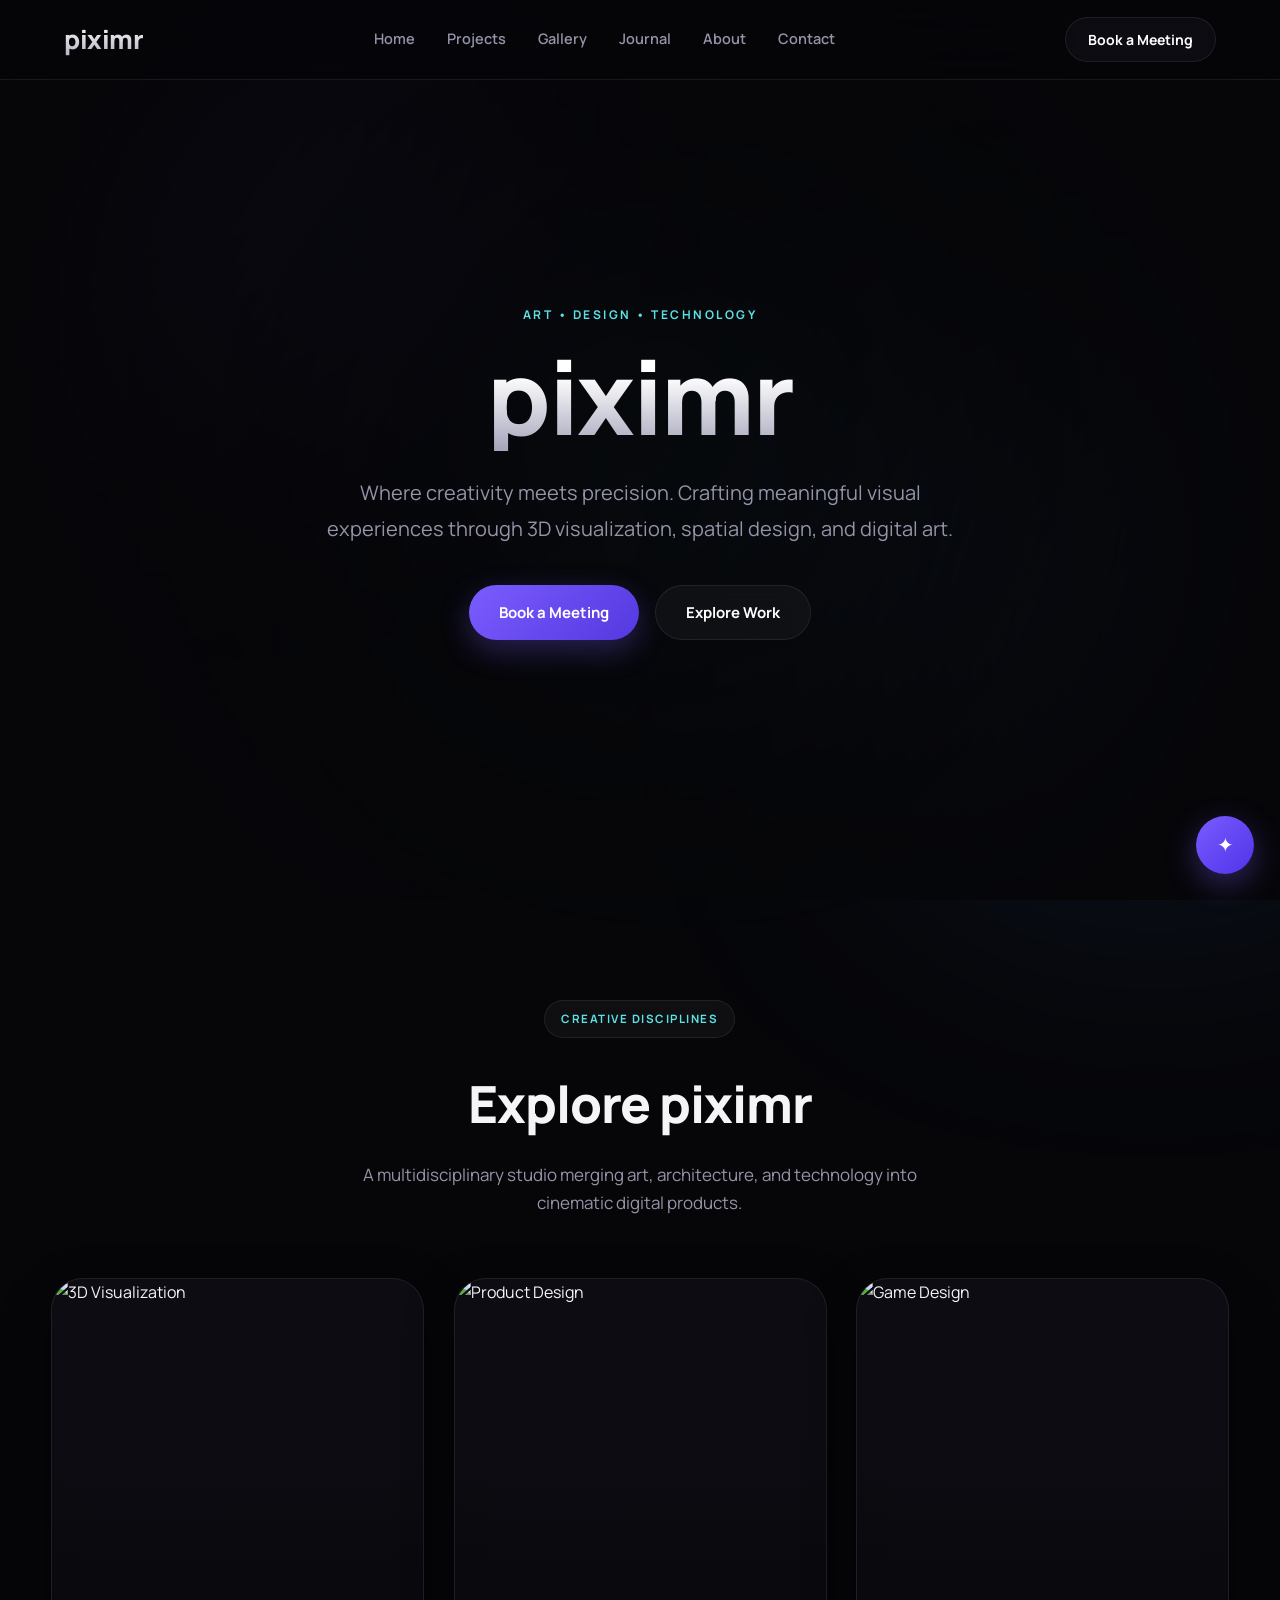
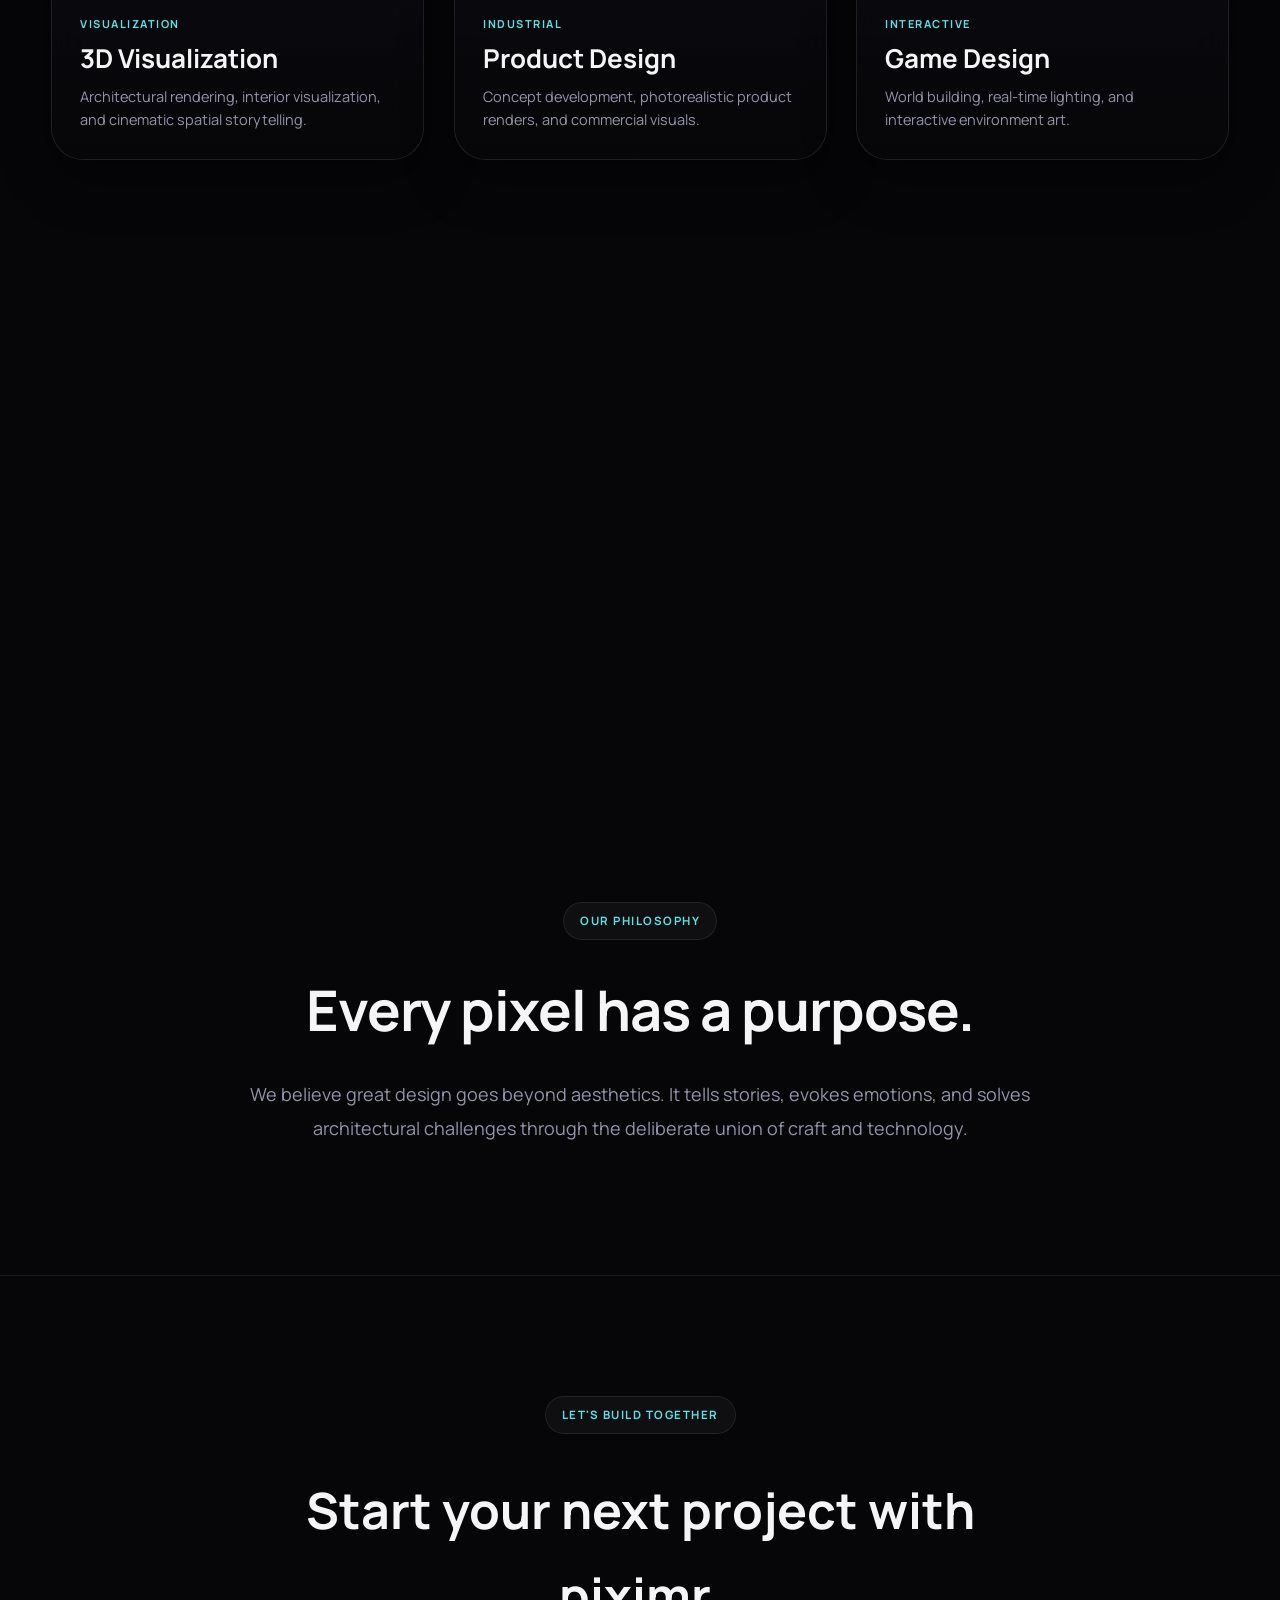
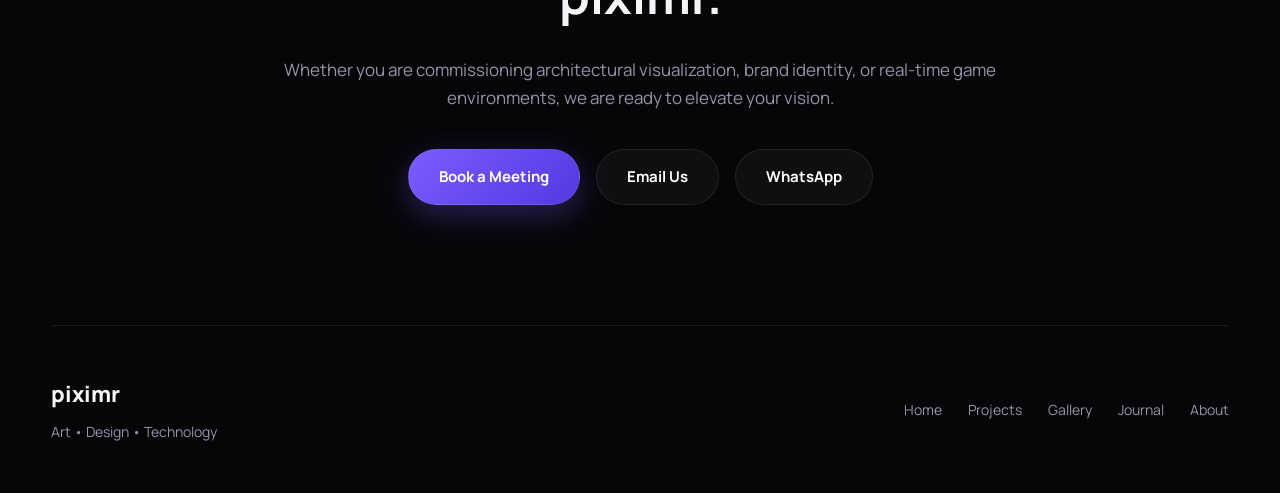
==== commit e42849e9: "Update index.html" ====
--- a/index.html
+++ b/index.html
@@ -1,704 +1,224 @@
 <!DOCTYPE html>
 <html lang="en">
-
 <head>
-
-<meta charset="UTF-8">
-
-<meta name="viewport"
-content="width=device-width, initial-scale=1.0">
-
-<title>piximr | Art • Design • Technology</title>
-
-<meta name="description"
-content="Piximr is a multidisciplinary creative studio focused on art, design and technology.">
-
-<meta name="keywords"
-content="Piximr, 3D Visualization, Product Design, Branding, Architecture, AI, Art">
-
-<meta name="author"
-content="Piximr">
-
-<meta name="theme-color"
-content="#09090f">
-
-<link rel="icon"
-href="assets/images/favicon.png">
-
-<link rel="preconnect"
-href="https://fonts.googleapis.com">
-
-<link rel="preconnect"
-href="https://fonts.gstatic.com"
-crossorigin>
-
-<link href="https://fonts.googleapis.com/css2?family=Manrope:wght@300;400;500;600;700;800&display=swap"
-rel="stylesheet">
-
-<link rel="stylesheet"
-href="style.css">
-
+  <meta charset="UTF-8">
+  <meta name="viewport" content="width=device-width, initial-scale=1.0">
+  <title>piximr | Art • Design • Technology</title>
+  
+  <meta name="description" content="Piximr is a multidisciplinary creative studio focused on art, design, and technology.">
+  <meta name="keywords" content="Piximr, 3D Visualization, Product Design, Branding, Architecture, AI, Art">
+  <meta name="author" content="Piximr">
+  <meta name="theme-color" content="#060609">
+
+  <link rel="icon" href="assets/images/favicon.png" type="image/png">
+  <link rel="preconnect" href="https://fonts.googleapis.com">
+  <link rel="preconnect" href="https://fonts.gstatic.com" crossorigin>
+  <link href="https://fonts.googleapis.com/css2?family=Manrope:wght@300;400;500;600;700;800&display=swap" rel="stylesheet">
+  <link rel="stylesheet" href="style.css">
 </head>
-
 <body>
 
-<!-- ===========================
-LOADER
-=========================== -->
-
-<div class="loader">
-
-<div class="loader-logo">
-
-<span>piximr</span>
-
-</div>
-
-</div>
-
-<!-- ===========================
-BACKGROUND
-=========================== -->
-
-<div class="ambient ambient-1"></div>
-
-<div class="ambient ambient-2"></div>
-
-<div class="ambient ambient-3"></div>
-
-<div class="noise"></div>
-
-<!-- ===========================
-NAVBAR
-=========================== -->
-
-<header class="navbar">
-
-<div class="nav-logo">
-
-<a href="index.html">
-
-piximr
-
-</a>
-
-</div>
-
-<nav class="nav-menu">
-
-<a href="index.html"
-class="active">
-
-Home
-
-</a>
-
-<a href="#explore">
-
-Projects
-
-</a>
-
-<a href="gallery.html">
-
-Gallery
-
-</a>
-
-<a href="journal.html">
-
-Journal
-
-</a>
-
-<a href="about.html">
-
-About
-
-</a>
-
-<a href="#contact">
-
-Contact
-
-</a>
-
-</nav>
-
-</header>
-
-<!-- ===========================
-HERO
-=========================== -->
-
-<section class="hero">
-
-<video
-autoplay
-muted
-loop
-playsinline>
-
-<source
-src="assets/videos/hero.mp4"
-type="video/mp4">
-
-</video>
-
-<div class="hero-overlay"></div>
-
-<div class="hero-content">
-
-<p class="eyebrow">
-
-Art • Design • Technology
-
-</p>
-
-<h1>
-
-piximr
-
-</h1>
-
-<p class="hero-description">
-
-Where creativity meets precision.
-Crafting meaningful experiences through
-3D visualization, design, technology and art.
-
-</p>
-
-<div class="hero-buttons">
-
-<a href="https://cal.com/piximr"
-target="_blank"
-class="primary-btn">
-
-Book a Meeting
-
-</a>
-
-<a href="#explore"
-class="secondary-btn">
-
-Explore Work
-
-</a>
-
-</div>
-
-</div>
-
-</section>
-<!-- ===========================
-EXPLORE PIXIMR
-=========================== -->
-
-<section
-id="explore"
-class="explore">
-
-<div class="section-heading">
-
-<p class="section-tag">
-
-Creative Disciplines
-
-</p>
-
-<h2>
-
-Explore piximr
-
-</h2>
-
-<p>
-
-A multidisciplinary creative studio where
-art, design and technology come together.
-
-</p>
-
-</div>
-
-<div class="project-slider">
-
-<!-- Card 01 -->
-
-<a class="project-card"
-href="projects/3d-visualization.html">
-
-<div class="project-image">
-
-<img
-src="assets/images/3d-cover.webp"
-alt="3D Visualization">
-
-<div class="project-gradient"></div>
-
-<div class="project-content">
-
-<span class="project-category">
-
-Visualization
-
-</span>
-
-<h3>
-
-3D Visualization
-
-</h3>
-
-<p>
-
-Architectural rendering,
-interior visualization and
-cinematic storytelling.
-
-</p>
-
-</div>
-
-</div>
-
-</a>
-
-<!-- Card 02 -->
-
-<a class="project-card"
-href="projects/product-design.html">
-
-<div class="project-image">
-
-<img
-src="assets/images/product-cover.webp"
-alt="Product Design">
-
-<div class="project-gradient"></div>
-
-<div class="project-content">
-
-<span class="project-category">
-
-Industrial
-
-</span>
-
-<h3>
-
-Product Design
-
-</h3>
-
-<p>
-
-Concept development,
-presentation visuals and
-commercial design.
-
-</p>
-
-</div>
-
-</div>
-
-</a>
-
-<!-- Card 03 -->
-
-<a class="project-card"
-href="projects/game-design.html">
-
-<div class="project-image">
-
-<img
-src="assets/images/game-cover.webp"
-alt="Game Design">
-
-<div class="project-gradient"></div>
-
-<div class="project-content">
-
-<span class="project-category">
-
-Interactive
-
-</span>
-
-<h3>
-
-Game Design
-
-</h3>
-
-<p>
-
-World building,
-environment art and
-real-time experiences.
-
-</p>
-
-</div>
-
-</div>
-
-</a>
-
-<!-- Card 04 -->
-
-<a class="project-card"
-href="projects/personal-art.html">
-
-<div class="project-image">
-
-<img
-src="assets/images/art-cover.webp"
-alt="Personal Art">
-
-<div class="project-gradient"></div>
-
-<div class="project-content">
-
-<span class="project-category">
-
-Fine Art
-
-</span>
-
-<h3>
-
-Personal Art
-
-</h3>
-
-<p>
-
-Watercolour,
-digital painting and
-experimental artworks.
-
-</p>
-
-</div>
-
-</div>
-
-</a>
-
-<!-- Card 05 -->
-
-<a class="project-card"
-href="projects/architectural-design.html">
-
-<div class="project-image">
-
-<img
-src="assets/images/architecture-cover.webp"
-alt="Architectural Design">
-
-<div class="project-gradient"></div>
-
-<div class="project-content">
-
-<span class="project-category">
-
-Architecture
-
-</span>
-
-<h3>
-
-Architectural Design
-
-</h3>
-
-<p>
-
-Concept design,
-planning and
-architectural presentation.
-
-</p>
-
-</div>
-
-</div>
-
-</a>
-
-<!-- Card 06 -->
-
-<a class="project-card"
-href="projects/branding.html">
-
-<div class="project-image">
-
-<img
-src="assets/images/branding-cover.webp"
-alt="Branding">
-
-<div class="project-gradient"></div>
-
-<div class="project-content">
-
-<span class="project-category">
-
-Identity
-
-</span>
-
-<h3>
-
-Branding
-
-</h3>
-
-<p>
-
-Visual identity,
-strategy and
-brand communication.
-
-</p>
-
-</div>
-
-</div>
-
-</a>
-
-</div>
-
-</section>
-<!-- ===========================
-SIGNATURE
-=========================== -->
-
-<section class="signature">
-
-<div class="signature-content">
-
-<p class="section-tag">
-
-Our Philosophy
-
-</p>
-
-<h2>
-
-Every pixel has a purpose.
-
-</h2>
-
-<p>
-
-We believe great design is more than aesthetics.
-It tells stories, solves problems and creates
-meaningful experiences through art, design and
-technology.
-
-</p>
-
-</div>
-
-</section>
-
-
-
-<!-- ===========================
-CONTACT
-=========================== -->
-
-<section
-class="contact"
-id="contact">
-
-<div class="contact-content">
-
-<p class="contact-label">
-
-Let's create something meaningful.
-
-</p>
-
-<h2>
-
-Start your next project with piximr.
-
-</h2>
-
-<p class="contact-text">
-
-Whether it's architectural visualization,
-branding, product design, game development,
-or personal commissions,
-I'd love to hear your idea.
-
-</p>
-
-<div class="contact-actions">
-
-<a
-href="https://cal.com/piximr"
-target="_blank"
-class="contact-btn primary">
-
-Book a Meeting
-
-</a>
-
-<a
-href="mailto:piximrstudio@gmail.com"
-class="contact-btn">
-
-Email
-
-</a>
-
-<a
-href="https://wa.me/8801825558999"
-target="_blank"
-class="contact-btn">
-
-WhatsApp
-
-</a>
-
-</div>
-
-</div>
-
-</section>
-
-
-
-<!-- ===========================
-FOOTER
-=========================== -->
-
-<footer class="footer">
-
-<div class="footer-left">
-
-<div class="footer-logo">
-
-piximr
-
-</div>
-
-<p>
-
-Art • Design • Technology
-
-</p>
-
-</div>
-
-<div class="footer-right">
-
-<a href="index.html">
-
-Home
-
-</a>
-
-<a href="#explore">
-
-Projects
-
-</a>
-
-<a href="gallery.html">
-
-Gallery
-
-</a>
-
-<a href="journal.html">
-
-Journal
-
-</a>
-
-<a href="about.html">
-
-About
-
-</a>
-
-</div>
-
-</footer>
-
-
-
-<!-- ===========================
-PIXIMR AI
-=========================== -->
-
-<div class="piximr-ai-bubble">
-
-<div class="ai-glow"></div>
-
-<div class="ai-core">
-
-✦
-
-</div>
-
-</div>
-
-
-
-<div
-class="piximr-chat-window"
-id="piximr-chat">
-
-<div class="chat-header">
-
-Piximr AI
-
-<span id="chat-close">
-
-×
-
-</span>
-
-</div>
-
-<div
-class="chat-messages"
-id="chat-messages">
-
-</div>
-
-<div class="chat-input-area">
-
-<input
-type="text"
-id="chat-input"
-placeholder="Ask Piximr AI...">
-
-<button
-id="chat-send">
-
-Send
-
-</button>
-
-</div>
-
-</div>
-
-
-
-<script src="piximr-ai-data.js"></script>
-
-<script src="script.js"></script>
-
+  <!-- Background Ambience -->
+  <div class="ambient ambient-1" aria-hidden="true"></div>
+  <div class="ambient ambient-2" aria-hidden="true"></div>
+  <div class="ambient ambient-3" aria-hidden="true"></div>
+  <div class="noise" aria-hidden="true"></div>
+
+  <!-- Header / Navigation -->
+  <header class="navbar">
+    <div class="nav-logo">
+      <a href="index.html">piximr</a>
+    </div>
+
+    <nav class="nav-menu">
+      <a href="index.html" class="active">Home</a>
+      <a href="#explore">Projects</a>
+      <a href="gallery.html">Gallery</a>
+      <a href="journal.html">Journal</a>
+      <a href="about.html">About</a>
+      <a href="#contact">Contact</a>
+    </nav>
+
+    <div style="display: flex; align-items: center; gap: 16px;">
+      <a href="https://cal.com/piximr" target="_blank" rel="noopener noreferrer" class="nav-book">Book a Meeting</a>
+      <!-- Mobile Menu Toggle Button -->
+      <div class="nav-toggle" aria-label="Toggle navigation">
+        <span></span>
+        <span></span>
+        <span></span>
+      </div>
+    </div>
+  </header>
+
+  <!-- Hero Section -->
+  <section class="hero" id="home">
+    <video autoplay muted loop playsinline poster="assets/images/3d-cover.webp">
+      <source src="assets/videos/hero.mp4" type="video/mp4">
+    </video>
+    <div class="hero-overlay"></div>
+
+    <div class="hero-content">
+      <span class="eyebrow">Art • Design • Technology</span>
+      <h1>piximr</h1>
+      <p class="hero-description">
+        Where creativity meets precision. Crafting meaningful visual experiences through 3D visualization, spatial design, and digital art.
+      </p>
+      <div class="hero-buttons">
+        <a href="https://cal.com/piximr" target="_blank" rel="noopener noreferrer" class="primary-btn">Book a Meeting</a>
+        <a href="#explore" class="secondary-btn">Explore Work</a>
+      </div>
+    </div>
+  </section>
+
+  <!-- Creative Disciplines -->
+  <section id="explore" class="explore">
+    <div class="section-heading">
+      <span class="section-tag">Creative Disciplines</span>
+      <h2>Explore piximr</h2>
+      <p>A multidisciplinary studio merging art, architecture, and technology into cinematic digital products.</p>
+    </div>
+
+    <div class="project-slider">
+      <!-- Card 01 -->
+      <a class="project-card" href="projects/3d-visualization.html">
+        <div class="project-image">
+          <img src="assets/images/3d-cover.webp" alt="3D Visualization" loading="lazy">
+          <div class="project-gradient"></div>
+          <div class="project-content">
+            <span class="project-category">Visualization</span>
+            <h3>3D Visualization</h3>
+            <p>Architectural rendering, interior visualization, and cinematic spatial storytelling.</p>
+          </div>
+        </div>
+      </a>
+
+      <!-- Card 02 -->
+      <a class="project-card" href="projects/product-design.html">
+        <div class="project-image">
+          <img src="assets/images/product-cover.webp" alt="Product Design" loading="lazy">
+          <div class="project-gradient"></div>
+          <div class="project-content">
+            <span class="project-category">Industrial</span>
+            <h3>Product Design</h3>
+            <p>Concept development, photorealistic product renders, and commercial visuals.</p>
+          </div>
+        </div>
+      </a>
+
+      <!-- Card 03 -->
+      <a class="project-card" href="projects/game-design.html">
+        <div class="project-image">
+          <img src="assets/images/game-cover.webp" alt="Game Design" loading="lazy">
+          <div class="project-gradient"></div>
+          <div class="project-content">
+            <span class="project-category">Interactive</span>
+            <h3>Game Design</h3>
+            <p>World building, real-time lighting, and interactive environment art.</p>
+          </div>
+        </div>
+      </a>
+
+      <!-- Card 04 -->
+      <a class="project-card" href="projects/personal-art.html">
+        <div class="project-image">
+          <img src="assets/images/art-cover.webp" alt="Personal Art" loading="lazy">
+          <div class="project-gradient"></div>
+          <div class="project-content">
+            <span class="project-category">Fine Art</span>
+            <h3>Personal Art</h3>
+            <p>Watercolour, fine digital paintings, and experimental visual explorations.</p>
+          </div>
+        </div>
+      </a>
+
+      <!-- Card 05 -->
+      <a class="project-card" href="projects/architectural-design.html">
+        <div class="project-image">
+          <img src="assets/images/architecture-cover.webp" alt="Architectural Design" loading="lazy">
+          <div class="project-gradient"></div>
+          <div class="project-content">
+            <span class="project-category">Architecture</span>
+            <h3>Architectural Design</h3>
+            <p>Concept development, spatial planning, and high-end visual presentations.</p>
+          </div>
+        </div>
+      </a>
+
+      <!-- Card 06 -->
+      <a class="project-card" href="projects/branding.html">
+        <div class="project-image">
+          <img src="assets/images/branding-cover.webp" alt="Branding" loading="lazy">
+          <div class="project-gradient"></div>
+          <div class="project-content">
+            <span class="project-category">Identity</span>
+            <h3>Branding</h3>
+            <p>Identity systems, modern design languages, and brand communication.</p>
+          </div>
+        </div>
+      </a>
+    </div>
+  </section>
+
+  <!-- Philosophy -->
+  <section class="signature">
+    <div class="signature-content">
+      <span class="section-tag">Our Philosophy</span>
+      <h2>Every pixel has a purpose.</h2>
+      <p>
+        We believe great design goes beyond aesthetics. It tells stories, evokes emotions, and solves architectural challenges through the deliberate union of craft and technology.
+      </p>
+    </div>
+  </section>
+
+  <!-- Contact Section -->
+  <section class="contact" id="contact">
+    <div class="contact-content">
+      <span class="section-tag">Let's Build Together</span>
+      <h2>Start your next project with piximr.</h2>
+      <p class="contact-text">
+        Whether you are commissioning architectural visualization, brand identity, or real-time game environments, we are ready to elevate your vision.
+      </p>
+      <div class="contact-actions">
+        <a href="https://cal.com/piximr" target="_blank" rel="noopener noreferrer" class="contact-btn primary">Book a Meeting</a>
+        <a href="mailto:piximrstudio@gmail.com" class="contact-btn">Email Us</a>
+        <a href="https://wa.me/8801825558999" target="_blank" rel="noopener noreferrer" class="contact-btn">WhatsApp</a>
+      </div>
+    </div>
+  </section>
+
+  <!-- Footer -->
+  <footer class="footer">
+    <div class="footer-left">
+      <div class="footer-logo">piximr</div>
+      <p>Art • Design • Technology</p>
+    </div>
+    <div class="footer-right">
+      <a href="index.html">Home</a>
+      <a href="#explore">Projects</a>
+      <a href="gallery.html">Gallery</a>
+      <a href="journal.html">Journal</a>
+      <a href="about.html">About</a>
+    </div>
+  </footer>
+
+  <!-- Piximr AI Concierge Component -->
+  <div class="piximr-ai-bubble" aria-label="Open Piximr AI Assistant">
+    <div class="ai-core">✦</div>
+  </div>
+
+  <div class="piximr-chat-window" id="piximr-chat">
+    <div class="chat-header">
+      <span>Piximr AI Concierge</span>
+      <span id="chat-close">&times;</span>
+    </div>
+    <div class="chat-messages" id="chat-messages"></div>
+    <div class="chat-input-area">
+      <input type="text" id="chat-input" placeholder="Ask about our design services...">
+      <button id="chat-send">Send</button>
+    </div>
+  </div>
+
+  <!-- Unified Engine -->
+  <script src="script.js"></script>
 </body>
-
 </html>
--- a/style.css
+++ b/style.css
@@ -1,2670 +1,902 @@
-/*==================================================
-PIXIMR STUDIO
-STYLE.CSS
-Production Version
-Part 1A / 5
-Reset • Root • Base
-==================================================*/
-
-
-/*==================================================
-RESET
-==================================================*/
-
-*,
-*::before,
-*::after{
-
-margin:0;
-padding:0;
-box-sizing:border-box;
-
-}
-
-html{
-
-scroll-behavior:smooth;
-
-}
-
-body{
-
-font-family:"Manrope",sans-serif;
-
-background:#08080d;
-
-color:#ffffff;
-
-overflow-x:hidden;
-
-line-height:1.7;
-
-text-rendering:optimizeLegibility;
-
--webkit-font-smoothing:antialiased;
-
-}
-
-img,
-video{
-
-display:block;
-
-max-width:100%;
-
-}
-
-a{
-
-text-decoration:none;
-
-color:inherit;
-
-}
-
-button,
-input,
-textarea{
-
-font:inherit;
-
-border:none;
-
-outline:none;
-
-background:none;
-
-}
-
-
-/*==================================================
-ROOT
-==================================================*/
-
-:root{
-
---bg:#08080d;
-
---surface:#111118;
-
---surface-2:#181821;
-
---white:#ffffff;
-
---text:#d7d7df;
-
---muted:#9898a8;
-
---violet:#7b5cff;
-
---violet-dark:#5b42ef;
-
---blue:#57a7ff;
-
---cyan:#7edfff;
-
---glass:rgba(255,255,255,.05);
-
---glass-border:rgba(255,255,255,.08);
-
---radius-sm:16px;
-
---radius:26px;
-
---radius-lg:36px;
-
---shadow-sm:
-
-0 10px 30px rgba(0,0,0,.25);
-
---shadow:
-
-0 24px 70px rgba(0,0,0,.35);
-
---shadow-lg:
-
-0 40px 120px rgba(0,0,0,.55);
-
---transition:.35s ease;
-
---container:min(1240px,92%);
-
-}
-
-
-/*==================================================
-SELECTION
-==================================================*/
-
-::selection{
-
-background:var(--violet);
-
-color:#fff;
-
-}
-
-
-/*==================================================
-SCROLLBAR
-==================================================*/
-
-::-webkit-scrollbar{
-
-width:10px;
-
-}
-
-::-webkit-scrollbar-track{
-
-background:#09090f;
-
-}
-
-::-webkit-scrollbar-thumb{
-
-background:linear-gradient(
-
-180deg,
-
-var(--violet),
-
-var(--violet-dark)
-
-);
-
-border-radius:999px;
-
-}
-
-::-webkit-scrollbar-thumb:hover{
-
-background:#8b73ff;
-
-}
-
-
-/*==================================================
-TYPOGRAPHY
-==================================================*/
-
-h1,
-h2,
-h3,
-h4{
-
-font-weight:800;
-
-letter-spacing:-1px;
-
-line-height:1.08;
-
-}
-
-h1{
-
-font-size:clamp(60px,10vw,130px);
-
-}
-
-h2{
-
-font-size:clamp(38px,5vw,64px);
-
-}
-
-h3{
-
-font-size:30px;
-
-}
-
-p{
-
-font-size:17px;
-
-color:var(--text);
-
-line-height:1.9;
-
-}
-
-
-/*==================================================
-CONTAINER
-==================================================*/
-
-.container{
-
-width:var(--container);
-
-margin:auto;
-
-}
-
-section{
-
-position:relative;
-
-}
-/*==================================================
-BUTTONS
-==================================================*/
-
-.primary-btn,
-.secondary-btn,
-.contact-btn{
-
-display:inline-flex;
-
-align-items:center;
-
-justify-content:center;
-
-gap:12px;
-
-padding:16px 34px;
-
-border-radius:999px;
-
-font-weight:700;
-
-cursor:pointer;
-
-transition:var(--transition);
-
-}
-
-.primary-btn{
-
-background:linear-gradient(
-
-135deg,
-
-var(--violet),
-
-var(--violet-dark)
-
-);
-
-color:#fff;
-
-box-shadow:
-
-0 18px 40px rgba(123,92,255,.35);
-
-}
-
-.primary-btn:hover{
-
-transform:translateY(-4px);
-
-box-shadow:
-
-0 24px 55px rgba(123,92,255,.45);
-
-}
-
-.secondary-btn{
-
-background:rgba(255,255,255,.05);
-
-border:1px solid rgba(255,255,255,.08);
-
-backdrop-filter:blur(24px);
-
-}
-
-.secondary-btn:hover{
-
-background:rgba(255,255,255,.08);
-
-transform:translateY(-4px);
-
-}
-
-
-/*==================================================
-SECTION TAG
-==================================================*/
-
-.section-tag{
-
-display:inline-flex;
-
-align-items:center;
-
-padding:10px 18px;
-
-border-radius:999px;
-
-background:rgba(255,255,255,.05);
-
-border:1px solid rgba(255,255,255,.08);
-
-font-size:13px;
-
-font-weight:700;
-
-letter-spacing:2px;
-
-text-transform:uppercase;
-
-margin-bottom:26px;
-
-backdrop-filter:blur(18px);
-
-}
-
-.section-heading{
-
-width:var(--container);
-
-margin:auto;
-
-text-align:center;
-
-padding-bottom:70px;
-
-}
-
-.section-heading p{
-
-max-width:700px;
-
-margin:18px auto 0;
-
-}
-
-
-/*==================================================
-BACKGROUND
-==================================================*/
-
-.ambient{
-
-position:fixed;
-
-border-radius:50%;
-
-filter:blur(120px);
-
-pointer-events:none;
-
-z-index:-2;
-
-animation:ambientFloat 18s ease-in-out infinite;
-
-}
-
-.ambient-1{
-
-width:520px;
-
-height:520px;
-
-top:-180px;
-
-left:-150px;
-
-background:rgba(123,92,255,.26);
-
-}
-
-.ambient-2{
-
-width:460px;
-
-height:460px;
-
-right:-120px;
-
-bottom:-160px;
-
-background:rgba(87,167,255,.20);
-
-animation-delay:5s;
-
-}
-
-.ambient-3{
-
-width:340px;
-
-height:340px;
-
-left:45%;
-
-top:18%;
-
-background:rgba(150,120,255,.12);
-
-animation-delay:9s;
-
-}
-
-@keyframes ambientFloat{
-
-0%{
-
-transform:translateY(0) scale(1);
-
-}
-
-50%{
-
-transform:translateY(-40px) scale(1.08);
-
-}
-
-100%{
-
-transform:translateY(0) scale(1);
-
-}
-
-}
-
-.noise{
-
-position:fixed;
-
-inset:0;
-
-pointer-events:none;
-
-z-index:-1;
-
-opacity:.03;
-
-background-image:url("https://www.transparenttextures.com/patterns/noise.png");
-
-}
-/*==================================================
-NAVBAR
-==================================================*/
-
-.navbar{
-
-position:fixed;
-
-top:0;
-
-left:0;
-
-width:100%;
-
-height:88px;
-
-display:flex;
-
-align-items:center;
-
-justify-content:space-between;
-
-padding:0 5%;
-
-background:rgba(8,8,13,.55);
-
-backdrop-filter:blur(24px);
-
-border-bottom:1px solid rgba(255,255,255,.06);
-
-z-index:1000;
-
-transition:var(--transition);
-
-}
-
-.nav-logo{
-
-flex-shrink:0;
-
-font-size:30px;
-
-font-weight:800;
-
-letter-spacing:-1px;
-
-}
-
-.nav-logo a{
-
-color:#fff;
-
-}
-
-.nav-menu{
-
-margin-left:auto;
-
-display:flex;
-
-align-items:center;
-
-gap:34px;
-
-}
-
-.nav-menu a{
-
-position:relative;
-
-font-size:15px;
-
-font-weight:600;
-
-color:rgba(255,255,255,.78);
-
-transition:var(--transition);
-
+/* ==========================================================================
+   PIXIMR CREATIVE STUDIO — CORE STYLESHEET
+   Refined Dark Glassmorphism & Studio Architecture
+   ========================================================================== */
+
+/* --------------------------------------------------------------------------
+   1. DESIGN TOKENS & CSS VARIABLES
+   -------------------------------------------------------------------------- */
+:root {
+  --bg: #060609;
+  --surface: rgba(17, 17, 24, 0.7);
+  --surface-solid: #111118;
+  --surface-hover: rgba(26, 26, 38, 0.8);
+  
+  --primary: #7b5cff;
+  --primary-glow: rgba(123, 92, 255, 0.35);
+  --accent-cyan: #5ce1e6;
+  --accent-blue: #4d9fff;
+  
+  --text-main: #f5f5f7;
+  --text-muted: #9494a8;
+  --border-glass: rgba(255, 255, 255, 0.08);
+  --border-active: rgba(123, 92, 255, 0.4);
+
+  --font-main: "Manrope", -apple-system, BlinkMacSystemFont, sans-serif;
+  --radius-sm: 14px;
+  --radius-md: 24px;
+  --radius-lg: 32px;
+  --radius-full: 9999px;
+
+  --shadow-card: 0 20px 50px rgba(0, 0, 0, 0.45);
+  --shadow-glow: 0 0 35px var(--primary-glow);
+  --transition: all 0.35s cubic-bezier(0.16, 1, 0.3, 1);
+  --container: min(1200px, 92%);
+}
+
+/* --------------------------------------------------------------------------
+   2. RESET & BASE
+   -------------------------------------------------------------------------- */
+*, *::before, *::after {
+  box-sizing: border-box;
+  margin: 0;
+  padding: 0;
+}
+
+html {
+  scroll-behavior: smooth;
+  color-scheme: dark;
+}
+
+body {
+  font-family: var(--font-main);
+  background-color: var(--bg);
+  color: var(--text-main);
+  line-height: 1.7;
+  overflow-x: hidden;
+  text-rendering: optimizeLegibility;
+  -webkit-font-smoothing: antialiased;
+}
+
+a {
+  color: inherit;
+  text-decoration: none;
+  transition: var(--transition);
+}
+
+img, video {
+  display: block;
+  width: 100%;
+  height: auto;
+  user-select: none;
+}
+
+button, input {
+  font: inherit;
+  border: none;
+  outline: none;
+  background: none;
+}
+
+/* Selection & Scrollbar */
+::selection {
+  background: var(--primary);
+  color: #fff;
+}
+
+::-webkit-scrollbar {
+  width: 8px;
+}
+
+::-webkit-scrollbar-track {
+  background: var(--bg);
+}
+
+::-webkit-scrollbar-thumb {
+  background: rgba(255, 255, 255, 0.15);
+  border-radius: var(--radius-full);
+}
+
+::-webkit-scrollbar-thumb:hover {
+  background: var(--primary);
+}
+
+/* --------------------------------------------------------------------------
+   3. BACKGROUND AMBIENCE & TEXTURE
+   -------------------------------------------------------------------------- */
+.ambient {
+  position: fixed;
+  border-radius: 50%;
+  filter: blur(140px);
+  pointer-events: none;
+  z-index: -2;
+  will-change: transform;
+}
+
+.ambient-1 {
+  width: 500px;
+  height: 500px;
+  top: -150px;
+  left: -100px;
+  background: rgba(123, 92, 255, 0.22);
+}
+
+.ambient-2 {
+  width: 450px;
+  height: 450px;
+  right: -100px;
+  bottom: 5%;
+  background: rgba(77, 159, 255, 0.16);
+}
+
+.ambient-3 {
+  width: 350px;
+  height: 350px;
+  left: 40%;
+  top: 35%;
+  background: rgba(92, 225, 230, 0.08);
+}
+
+.noise {
+  position: fixed;
+  inset: 0;
+  pointer-events: none;
+  z-index: -1;
+  opacity: 0.025;
+  background: url("https://www.transparenttextures.com/patterns/noise.png");
+}
+
+/* --------------------------------------------------------------------------
+   4. NAVIGATION (DESKTOP & MOBILE DRAWER)
+   -------------------------------------------------------------------------- */
+.navbar {
+  position: fixed;
+  top: 0;
+  left: 0;
+  width: 100%;
+  height: 80px;
+  display: flex;
+  align-items: center;
+  justify-content: space-between;
+  padding: 0 5%;
+  background: rgba(6, 6, 9, 0.6);
+  backdrop-filter: blur(24px);
+  -webkit-backdrop-filter: blur(24px);
+  border-bottom: 1px solid var(--border-glass);
+  z-index: 1000;
+  transition: var(--transition);
+}
+
+.nav-logo a {
+  font-size: 26px;
+  font-weight: 800;
+  letter-spacing: -0.5px;
+  background: linear-gradient(180deg, #fff 0%, #b3b3c2 100%);
+  -webkit-background-clip: text;
+  -webkit-text-fill-color: transparent;
+}
+
+.nav-menu {
+  display: flex;
+  align-items: center;
+  gap: 32px;
+}
+
+.nav-menu a {
+  font-size: 14.5px;
+  font-weight: 600;
+  color: var(--text-muted);
+  position: relative;
+  padding: 6px 0;
 }
 
 .nav-menu a:hover,
-
-.nav-menu a.active{
-
-color:#ffffff;
-
-}
-
-.nav-menu a::after{
-
-content:"";
-
-position:absolute;
-
-left:0;
-
-bottom:-8px;
-
-width:0;
-
-height:2px;
-
-border-radius:999px;
-
-background:linear-gradient(
-
-90deg,
-
-var(--violet),
-
-var(--blue)
-
-);
-
-transition:.35s;
-
+.nav-menu a.active {
+  color: #fff;
+}
+
+.nav-menu a::after {
+  content: "";
+  position: absolute;
+  left: 0;
+  bottom: 0;
+  width: 0;
+  height: 2px;
+  background: linear-gradient(90deg, var(--primary), var(--accent-cyan));
+  border-radius: var(--radius-full);
+  transition: var(--transition);
 }
 
 .nav-menu a:hover::after,
-
-.nav-menu a.active::after{
-
-width:100%;
-
-}
-
-.navbar.scrolled{
-
-height:78px;
-
-background:rgba(8,8,13,.82);
-
-box-shadow:
-
-0 16px 40px rgba(0,0,0,.30);
-
-}
-
-
-/*==================================================
-PAGE HERO
-==================================================*/
-
-.page-hero{
-
-padding:180px 5% 110px;
-
-text-align:center;
-
-}
-
-.page-hero h1{
-
-margin-bottom:24px;
-
-background:linear-gradient(
-
-180deg,
-
-#ffffff,
-
-#bebefb
-
-);
-
--webkit-background-clip:text;
-
--webkit-text-fill-color:transparent;
-
-}
-
-.hero-description{
-
-max-width:760px;
-
-margin:auto;
-
-font-size:20px;
-
-color:var(--text);
-
-line-height:1.9;
-
-}
-/*==================================================
-HERO
-==================================================*/
-
-.hero{
-
-position:relative;
-
-min-height:100vh;
-
-display:flex;
-
-align-items:center;
-
-justify-content:center;
-
-padding:140px 5% 100px;
-
-overflow:hidden;
-
-}
-
-.hero video{
-
-position:absolute;
-
-inset:0;
-
-width:100%;
-
-height:100%;
-
-object-fit:cover;
-
-transform:scale(1.05);
-
-z-index:-3;
-
-}
-
-.hero-overlay{
-
-position:absolute;
-
-inset:0;
-
-background:
-
-linear-gradient(
-
-180deg,
-
-rgba(8,8,13,.28),
-
-rgba(8,8,13,.82)
-
-),
-
-radial-gradient(
-
-circle at top,
-
-rgba(123,92,255,.16),
-
-transparent 60%
-
-);
-
-z-index:-2;
-
-}
-
-.hero::before{
-
-content:"";
-
-position:absolute;
-
-left:50%;
-
-top:50%;
-
-transform:translate(-50%,-50%);
-
-width:720px;
-
-height:720px;
-
-border-radius:50%;
-
-background:
-
-radial-gradient(
-
-circle,
-
-rgba(123,92,255,.18),
-
-transparent 72%
-
-);
-
-filter:blur(80px);
-
-animation:heroGlow 8s ease-in-out infinite;
-
-z-index:-1;
-
-}
-
-@keyframes heroGlow{
-
-0%{
-
-transform:translate(-50%,-50%) scale(1);
-
-opacity:.6;
-
-}
-
-50%{
-
-transform:translate(-50%,-50%) scale(1.15);
-
-opacity:1;
-
-}
-
-100%{
-
-transform:translate(-50%,-50%) scale(1);
-
-opacity:.6;
-
-}
-
-}
-
-.hero-content{
-
-width:min(900px,95%);
-
-margin:auto;
-
-text-align:center;
-
-}
-
-.eyebrow{
-
-display:inline-flex;
-
-align-items:center;
-
-justify-content:center;
-
-padding:12px 22px;
-
-margin-bottom:26px;
-
-border-radius:999px;
-
-background:rgba(255,255,255,.05);
-
-border:1px solid rgba(255,255,255,.08);
-
-backdrop-filter:blur(20px);
-
-font-size:13px;
-
-font-weight:700;
-
-letter-spacing:2px;
-
-text-transform:uppercase;
-
-}
-
-.hero h1{
-
-margin-bottom:28px;
-
-background:
-
-linear-gradient(
-
-180deg,
-
-#ffffff,
-
-#bfbffd
-
-);
-
--webkit-background-clip:text;
-
--webkit-text-fill-color:transparent;
-
-}
-
-.hero-description{
-
-max-width:760px;
-
-margin:auto;
-
-font-size:20px;
-
-line-height:1.9;
-
-color:var(--text);
-
-}
-
-.hero-buttons{
-
-margin-top:48px;
-
-display:flex;
-
-justify-content:center;
-
-align-items:center;
-
-gap:22px;
-
-flex-wrap:wrap;
-
-}
-/*==================================================
-EXPLORE
-==================================================*/
-
-.explore{
-
-padding:140px 0;
-
-}
-
-.project-slider{
-
-width:var(--container);
-
-margin:auto;
-
-display:grid;
-
-grid-template-columns:repeat(auto-fit,minmax(340px,1fr));
-
-gap:34px;
-
-}
-
-
-/*==================================================
-PROJECT CARD
-==================================================*/
-
-.project-card{
-
-position:relative;
-
-display:block;
-
-overflow:hidden;
-
-border-radius:32px;
-
-background:var(--glass);
-
-border:1px solid var(--glass-border);
-
-backdrop-filter:blur(24px);
-
-box-shadow:var(--shadow);
-
-transition:.45s ease;
-
-}
-
-.project-card:hover{
-
-transform:translateY(-10px);
-
-border-color:rgba(123,92,255,.35);
-
-box-shadow:
-
-0 35px 70px rgba(123,92,255,.12),
-
-var(--shadow-lg);
-
-}
-
-.project-card::after{
-
-content:"";
-
-position:absolute;
-
-inset:0;
-
-background:
-
-linear-gradient(
-
-135deg,
-
-transparent,
-
-rgba(255,255,255,.08),
-
-transparent
-
-);
-
-opacity:0;
-
-transition:.45s;
-
-pointer-events:none;
-
-}
-
-.project-card:hover::after{
-
-opacity:1;
-
-}
-
-.project-image{
-
-position:relative;
-
-height:520px;
-
-overflow:hidden;
-
-}
-
-.project-image img{
-
-width:100%;
-
-height:100%;
-
-object-fit:cover;
-
-transition:1s ease;
-
-}
-
-.project-card:hover .project-image img{
-
-transform:scale(1.08);
-
-}
-
-.project-gradient{
-
-position:absolute;
-
-inset:0;
-
-background:
-
-linear-gradient(
-
-180deg,
-
-transparent 20%,
-
-rgba(8,8,13,.82) 100%
-
-);
-
-}
-
-.project-content{
-
-position:absolute;
-
-left:32px;
-
-right:32px;
-
-bottom:30px;
-
-z-index:2;
-
-}
-
-.project-category{
-
-display:inline-flex;
-
-align-items:center;
-
-padding:8px 16px;
-
-margin-bottom:18px;
-
-border-radius:999px;
-
-background:rgba(255,255,255,.08);
-
-border:1px solid rgba(255,255,255,.08);
-
-backdrop-filter:blur(20px);
-
-font-size:12px;
-
-font-weight:700;
-
-letter-spacing:2px;
-
-text-transform:uppercase;
-
-}
-
-.project-content h3{
-
-font-size:34px;
-
-margin-bottom:14px;
-
-}
-
-.project-content p{
-
-font-size:16px;
-
-line-height:1.8;
-
-max-width:340px;
-
-color:var(--text);
-
-}
-/*==================================================
-SIGNATURE
-==================================================*/
-
-.signature{
-
-padding:170px 0;
-
-position:relative;
-
-overflow:hidden;
-
-}
-
-.signature::before{
-
-content:"";
-
-position:absolute;
-
-left:50%;
-
-top:50%;
-
-transform:translate(-50%,-50%);
-
-width:720px;
-
-height:720px;
-
-border-radius:50%;
-
-background:
-
-radial-gradient(
-
-circle,
-
-rgba(123,92,255,.10),
-
-transparent 70%
-
-);
-
-filter:blur(90px);
-
-pointer-events:none;
-
-}
-
-.signature-content{
-
-position:relative;
-
-z-index:2;
-
-width:min(900px,90%);
-
-margin:auto;
-
-text-align:center;
-
-}
-
-.signature-content h2{
-
-margin-bottom:28px;
-
-}
-
-.signature-content p{
-
-max-width:760px;
-
-margin:auto;
-
-font-size:20px;
-
-line-height:2;
-
-color:var(--text);
-
-}
-
-.signature-actions{
-
-margin-top:45px;
-
-display:flex;
-
-justify-content:center;
-
-align-items:center;
-
-gap:20px;
-
-flex-wrap:wrap;
-
-}
-
-
-/*==================================================
-REVEAL ANIMATION
-==================================================*/
-
-.reveal{
-
-opacity:0;
-
-transform:translateY(70px);
-
-transition:
-
-opacity .9s ease,
-
-transform .9s ease;
-
-will-change:opacity,transform;
-
-}
-
-.reveal.show{
-
-opacity:1;
-
-transform:translateY(0);
-
-}
-
-
-/*==================================================
-FADE ANIMATION
-==================================================*/
-
-@keyframes fadeUp{
-
-from{
-
-opacity:0;
-
-transform:translateY(45px);
-
-}
-
-to{
-
-opacity:1;
-
-transform:translateY(0);
-
-}
-
-}
-
-.hero-content>*{
-
-animation:fadeUp .9s ease both;
-
-}
-
-.hero-content h1{
-
-animation-delay:.15s;
-
-}
-
-.hero-description{
-
-animation-delay:.30s;
-
-}
-
-.hero-buttons{
-
-animation-delay:.45s;
-
-}
-/*==================================================
-ABOUT PAGE
-==================================================*/
-
-.about-intro{
-
-padding:120px 0;
-
-}
-
-.about-grid{
-
-width:var(--container);
-
-margin:auto;
-
-display:grid;
-
-grid-template-columns:1fr 1fr;
-
-gap:90px;
-
-align-items:start;
-
-}
-
-.about-grid h2{
-
-margin-bottom:24px;
-
-max-width:520px;
-
-}
-
-.about-grid p{
-
-font-size:18px;
-
-line-height:2;
-
-color:var(--text);
-
-}
-
-
-/*==================================================
-ABOUT VALUES
-==================================================*/
-
-.about-values{
-
-padding:140px 0;
-
-}
-
-.values-grid{
-
-width:var(--container);
-
-margin:auto;
-
-display:grid;
-
-grid-template-columns:repeat(3,1fr);
-
-gap:34px;
-
-}
-
-.value-card{
-
-padding:42px;
-
-border-radius:30px;
-
-background:var(--glass);
-
-border:1px solid var(--glass-border);
-
-backdrop-filter:blur(22px);
-
-transition:.4s ease;
-
-box-shadow:var(--shadow-sm);
-
-}
-
-.value-card:hover{
-
-transform:translateY(-8px);
-
-border-color:rgba(123,92,255,.30);
-
-box-shadow:var(--shadow);
-
-}
-
-.value-number{
-
-display:inline-flex;
-
-margin-bottom:20px;
-
-font-size:14px;
-
-font-weight:700;
-
-letter-spacing:2px;
-
-text-transform:uppercase;
-
-color:var(--violet);
-
-}
-
-.value-card h3{
-
-margin-bottom:16px;
-
-font-size:28px;
-
-}
-
-.value-card p{
-
-font-size:16px;
-
-line-height:1.9;
-
-}
-
-
-/*==================================================
-SHARED PAGE SPACING
-==================================================*/
-
-.gallery-grid,
-
-.journal-grid,
-
-.project-section{
-
-padding:140px 0;
-
-}
-
-.page-section{
-
-padding:120px 0;
-
-}
-
-.page-section+.page-section{
-
-padding-top:0;
-
-}
-/*==================================================
-GALLERY
-==================================================*/
-
-.gallery-grid{
-
-padding:140px 0;
-
-}
-
-.gallery-layout{
-
-width:var(--container);
-
-margin:auto;
-
-display:grid;
-
-grid-template-columns:repeat(3,1fr);
-
-gap:28px;
-
-}
-
-.gallery-item{
-
-position:relative;
-
-overflow:hidden;
-
-border-radius:28px;
-
-cursor:pointer;
-
-background:#111118;
-
-box-shadow:var(--shadow);
-
-}
-
-.gallery-item img{
-
-width:100%;
-
-height:100%;
-
-aspect-ratio:4/5;
-
-object-fit:cover;
-
-transition:.8s ease;
-
-}
-
-.gallery-item:hover img{
-
-transform:scale(1.08);
-
-}
-
-.gallery-item::after{
-
-content:"";
-
-position:absolute;
-
-inset:0;
-
-background:
-
-linear-gradient(
-
-180deg,
-
-transparent,
-
-rgba(8,8,13,.75)
-
-);
-
-opacity:0;
-
-transition:.35s;
-
-}
-
-.gallery-item:hover::after{
-
-opacity:1;
-
-}
-
-
-/*==================================================
-JOURNAL
-==================================================*/
-
-.journal-grid{
-
-padding:140px 0;
-
-}
-
-.journal-layout{
-
-width:var(--container);
-
-margin:auto;
-
-display:grid;
-
-grid-template-columns:repeat(3,1fr);
-
-gap:32px;
-
-}
-
-.journal-card{
-
-display:flex;
-
-flex-direction:column;
-
-overflow:hidden;
-
-border-radius:28px;
-
-background:var(--glass);
-
-border:1px solid var(--glass-border);
-
-backdrop-filter:blur(20px);
-
-transition:.4s ease;
-
-box-shadow:var(--shadow-sm);
-
-}
-
-.journal-card:hover{
-
-transform:translateY(-10px);
-
-border-color:rgba(123,92,255,.25);
-
-box-shadow:var(--shadow);
-
-}
-
-.journal-image{
-
-overflow:hidden;
-
-}
-
-.journal-image img{
-
-width:100%;
-
-aspect-ratio:16/10;
-
-object-fit:cover;
-
-transition:.8s ease;
-
-}
-
-.journal-card:hover .journal-image img{
-
-transform:scale(1.08);
-
-}
-
-.journal-content{
-
-padding:30px;
-
-}
-
-.journal-date{
-
-display:inline-block;
-
-margin-bottom:14px;
-
-font-size:13px;
-
-font-weight:700;
-
-letter-spacing:2px;
-
-text-transform:uppercase;
-
-color:var(--violet);
-
-}
-
-.journal-content h3{
-
-margin-bottom:14px;
-
-font-size:28px;
-
-}
-
-.journal-content p{
-
-font-size:16px;
-
-line-height:1.8;
-
-margin-bottom:22px;
-
-}
-
-.journal-content a{
-
-font-weight:700;
-
-color:#fff;
-
-transition:.3s;
-
-}
-
-.journal-content a:hover{
-
-color:var(--violet);
-
-}
-/*==================================================
-PROJECT PAGES
-==================================================*/
-
-.project-section{
-
-padding:140px 0;
-
-}
-
-.project-layout{
-
-width:var(--container);
-
-margin:auto;
-
-display:grid;
-
-grid-template-columns:repeat(2,1fr);
-
-gap:70px;
-
-align-items:center;
-
-}
-
-.project-text h2{
-
-margin-bottom:24px;
-
-max-width:560px;
-
-}
-
-.project-text p{
-
-font-size:18px;
-
-line-height:2;
-
-color:var(--text);
-
-margin-bottom:24px;
-
-}
-
-.project-image-large{
-
-position:relative;
-
-overflow:hidden;
-
-border-radius:32px;
-
-background:#111118;
-
-box-shadow:var(--shadow);
-
-}
-
-.project-image-large img{
-
-width:100%;
-
-display:block;
-
-transition:1s ease;
-
-}
-
-.project-image-large:hover img{
-
-transform:scale(1.06);
-
-}
-
-
-/*==================================================
-PROJECT FEATURES
-==================================================*/
-
-.features-grid{
-
-width:var(--container);
-
-margin:auto;
-
-display:grid;
-
-grid-template-columns:repeat(3,1fr);
-
-gap:30px;
-
-}
-
-.feature-card{
-
-padding:36px;
-
-border-radius:28px;
-
-background:var(--glass);
-
-border:1px solid var(--glass-border);
-
-backdrop-filter:blur(20px);
-
-transition:.35s ease;
-
-}
-
-.feature-card:hover{
-
-transform:translateY(-8px);
-
-border-color:rgba(123,92,255,.30);
-
-box-shadow:var(--shadow);
-
-}
-
-.feature-card h3{
-
-font-size:26px;
-
-margin-bottom:16px;
-
-}
-
-.feature-card p{
-
-font-size:16px;
-
-line-height:1.9;
-
-}
-
-
-/*==================================================
-PROJECT CTA
-==================================================*/
-
-.project-cta{
-
-padding:140px 0;
-
-text-align:center;
-
-}
-
-.project-cta p{
-
-max-width:700px;
-
-margin:22px auto 42px;
-
-}
-
-.project-cta .primary-btn{
-
-min-width:220px;
-
-}
-/*==================================================
-CONTACT
-==================================================*/
-
-.contact{
-
-padding:170px 0;
-
-position:relative;
-
-overflow:hidden;
-
-}
-
-.contact::before{
-
-content:"";
-
-position:absolute;
-
-left:50%;
-
-top:50%;
-
-transform:translate(-50%,-50%);
-
-width:760px;
-
-height:760px;
-
-border-radius:50%;
-
-background:
-
-radial-gradient(
-
-circle,
-
-rgba(123,92,255,.12),
-
-transparent 72%
-
-);
-
-filter:blur(90px);
-
-pointer-events:none;
-
-}
-
-.contact-content{
-
-position:relative;
-
-z-index:2;
-
-width:min(900px,92%);
-
-margin:auto;
-
-text-align:center;
-
-}
-
-.contact-label{
-
-display:inline-flex;
-
-padding:10px 18px;
-
-margin-bottom:22px;
-
-border-radius:999px;
-
-background:rgba(255,255,255,.05);
-
-border:1px solid rgba(255,255,255,.08);
-
-font-size:13px;
-
-font-weight:700;
-
-letter-spacing:2px;
-
-text-transform:uppercase;
-
-}
-
-.contact-content h2{
-
-margin-bottom:24px;
-
-}
-
-.contact-text{
-
-max-width:760px;
-
-margin:auto;
-
-font-size:18px;
-
-line-height:2;
-
-color:var(--text);
-
-}
-
-.contact-actions{
-
-display:flex;
-
-justify-content:center;
-
-align-items:center;
-
-flex-wrap:wrap;
-
-gap:20px;
-
-margin-top:48px;
-
-}
-
-
-/*==================================================
-FOOTER
-==================================================*/
-
-.footer{
-
-width:var(--container);
-
-margin:auto;
-
-padding:80px 0;
-
-display:flex;
-
-justify-content:space-between;
-
-align-items:center;
-
-border-top:1px solid rgba(255,255,255,.08);
-
-gap:40px;
-
-}
-
-.footer-logo{
-
-font-size:30px;
-
-font-weight:800;
-
-letter-spacing:-1px;
-
-margin-bottom:10px;
-
-}
-
-.footer-left p{
-
-color:var(--muted);
-
-}
-
-.footer-right{
-
-display:flex;
-
-align-items:center;
-
-gap:28px;
-
-flex-wrap:wrap;
-
-}
-
-.footer-right a{
-
-font-size:15px;
-
-color:rgba(255,255,255,.72);
-
-transition:var(--transition);
-
-}
-
-.footer-right a:hover{
-
-color:#fff;
-
-}
-/*==================================================
-AI CHATBOT
-==================================================*/
-
-.piximr-ai-bubble{
-
-position:fixed;
-
-right:28px;
-
-bottom:28px;
-
-width:72px;
-
-height:72px;
-
-border-radius:50%;
-
-display:flex;
-
-align-items:center;
-
-justify-content:center;
-
-cursor:pointer;
-
-background:linear-gradient(
-
-135deg,
-
-var(--violet),
-
-var(--violet-dark)
-
-);
-
-box-shadow:
-
-0 20px 45px rgba(123,92,255,.35);
-
-z-index:999;
-
-transition:.35s ease;
-
-}
-
-.piximr-ai-bubble:hover{
-
-transform:translateY(-6px) scale(1.05);
-
-}
-
-.piximr-ai-bubble img{
-
-width:34px;
-
-height:34px;
-
-object-fit:contain;
-
-}
-
-.piximr-chat-window{
-
-position:fixed;
-
-right:28px;
-
-bottom:118px;
-
-width:380px;
-
-height:560px;
-
-background:#111118;
-
-border:1px solid rgba(255,255,255,.08);
-
-border-radius:28px;
-
-overflow:hidden;
-
-box-shadow:var(--shadow-lg);
-
-display:none;
-
-flex-direction:column;
-
-z-index:998;
-
-}
-
-.piximr-chat-window.active{
-
-display:flex;
-
-}
-
-.chat-header{
-
-padding:20px 24px;
-
-display:flex;
-
-justify-content:space-between;
-
-align-items:center;
-
-background:rgba(255,255,255,.04);
-
-border-bottom:1px solid rgba(255,255,255,.08);
-
-}
-
-.chat-body{
-
-flex:1;
-
-padding:24px;
-
-overflow-y:auto;
-
-}
-
-.chat-footer{
-
-padding:18px;
-
-border-top:1px solid rgba(255,255,255,.08);
-
-display:flex;
-
-gap:12px;
-
-}
-
-.chat-footer input{
-
-flex:1;
-
-padding:14px 18px;
-
-border-radius:999px;
-
-background:#1a1a24;
-
-color:#fff;
-
-}
-
-.chat-footer button{
-
-padding:14px 22px;
-
-border-radius:999px;
-
-cursor:pointer;
-
-background:linear-gradient(
-
-135deg,
-
-var(--violet),
-
-var(--violet-dark)
-
-);
-
-color:#fff;
-
-font-weight:700;
-
-}
-
-
-/*==================================================
-UTILITY
-==================================================*/
-
-.text-center{
-
-text-align:center;
-
-}
-
-.mt-1{margin-top:16px;}
-.mt-2{margin-top:24px;}
-.mt-3{margin-top:40px;}
-.mt-4{margin-top:60px;}
-
-.mb-1{margin-bottom:16px;}
-.mb-2{margin-bottom:24px;}
-.mb-3{margin-bottom:40px;}
-.mb-4{margin-bottom:60px;}
-
-.hidden{
-
-display:none;
-
-}
-
-
-/*==================================================
-GLOBAL ANIMATIONS
-==================================================*/
-
-@keyframes float{
-
-0%{
-
-transform:translateY(0);
-
-}
-
-50%{
-
-transform:translateY(-12px);
-
-}
-
-100%{
-
-transform:translateY(0);
-
-}
-
-}
-
-@keyframes pulse{
-
-0%{
-
-transform:scale(1);
-
-}
-
-50%{
-
-transform:scale(1.05);
-
-}
-
-100%{
-
-transform:scale(1);
-
-}
-
-}
-
-.float{
-
-animation:float 5s ease-in-out infinite;
-
-}
-
-.pulse{
-
-animation:pulse 3s ease-in-out infinite;
-
-}
-/*==================================================
-RESPONSIVE
-1200px
-==================================================*/
-
-@media(max-width:1200px){
-
-.project-slider,
-.gallery-layout,
-.journal-layout,
-.values-grid,
-.features-grid{
-
-grid-template-columns:repeat(2,1fr);
-
-}
-
-.project-layout,
-.about-grid{
-
-grid-template-columns:1fr;
-
-gap:60px;
-
-}
-
-.hero h1{
-
-font-size:86px;
-
-}
-
-}
-
-
-/*==================================================
-992px
-==================================================*/
-
-@media(max-width:992px){
-
-.navbar{
-
-padding:0 30px;
-
-}
-
-.nav-menu{
-
-gap:24px;
-
-}
-
-.hero{
-
-padding:150px 30px 90px;
-
-}
-
-.hero h1{
-
-font-size:68px;
-
-}
-
-.page-hero{
-
-padding:160px 30px 90px;
-
-}
-
-.footer{
-
-flex-direction:column;
-
-align-items:flex-start;
-
-}
-
-}
-
-
-/*==================================================
-768px
-==================================================*/
-
-@media(max-width:768px){
-
-.navbar{
-
-padding:0 20px;
-
-height:74px;
-
-}
-
-.nav-menu{
-
-display:none;
-
-}
-
-.hero{
-
-padding:130px 20px 80px;
-
-min-height:auto;
-
-}
-
-.hero h1{
-
-font-size:52px;
-
-}
-
-.hero-description{
-
-font-size:17px;
-
-}
-
-.hero-buttons{
-
-flex-direction:column;
-
-width:100%;
-
-}
-
-.hero-buttons a{
-
-width:100%;
-
-}
-
-.page-hero{
-
-padding:140px 20px 70px;
-
-}
-
-.page-hero h1{
-
-font-size:46px;
-
-}
-
-.project-slider,
-.gallery-layout,
-.journal-layout,
-.values-grid,
-.features-grid{
-
-grid-template-columns:1fr;
-
-}
-
-.project-image{
-
-height:420px;
-
-}
-
-.contact-actions{
-
-flex-direction:column;
-
-}
-
-.contact-btn{
-
-width:100%;
-
-}
-
-.footer{
-
-text-align:center;
-
-align-items:center;
-
-}
-
-.footer-right{
-
-justify-content:center;
-
-}
-
-}
-
-
-/*==================================================
-576px
-==================================================*/
-
-@media(max-width:576px){
-
-.hero h1{
-
-font-size:40px;
-
-}
-
-.page-hero h1{
-
-font-size:36px;
-
-}
-
-.section-heading h2,
-.about-grid h2,
-.signature-content h2,
-.contact-content h2{
-
-font-size:34px;
-
-}
-
-.project-content{
-
-left:22px;
-
-right:22px;
-
-bottom:22px;
-
-}
-
-.project-content h3{
-
-font-size:28px;
-
-}
-
-.project-image{
-
-height:360px;
-
-}
-
-.footer-logo{
-
-font-size:26px;
-
-}
-
-}
-
-
-/*==================================================
-420px
-==================================================*/
-
-@media(max-width:420px){
-
-.hero{
-
-padding:120px 16px 70px;
-
-}
-
-.hero h1{
-
-font-size:34px;
-
-}
-
-.hero-description{
-
-font-size:15px;
-
-}
-
-.page-hero{
-
-padding:120px 16px 60px;
-
-}
-
-.page-hero h1{
-
-font-size:30px;
-
-}
-
-.project-image{
-
-height:300px;
-
-}
-
-.project-content{
-
-left:18px;
-
-right:18px;
-
-bottom:18px;
-
-}
-
-.project-content h3{
-
-font-size:24px;
-
-}
-
-.piximr-chat-window{
-
-width:calc(100vw - 20px);
-
-height:450px;
-
-right:10px;
-
-bottom:90px;
-
-}
-
-.piximr-ai-bubble{
-
-right:14px;
-
-bottom:14px;
-
-width:60px;
-
-height:60px;
-
-}
-
-}
-
-
-/*==================================================
-FINAL POLISH
-==================================================*/
-
-.project-card,
-.value-card,
-.feature-card,
-.journal-card,
-.gallery-item,
-.contact-btn,
-.primary-btn,
-.secondary-btn{
-
-will-change:transform;
-
-}
-
-.project-card:hover,
-.value-card:hover,
-.feature-card:hover,
-.journal-card:hover{
-
-transform:translateY(-10px);
-
-}
-
-.primary-btn:active,
-.secondary-btn:active,
-.contact-btn:active{
-
-transform:scale(.98);
-
-}
-
-img{
-
-user-select:none;
-
--webkit-user-drag:none;
-
-}
-
-body{
-
-overflow-x:hidden;
-
-}
+.nav-menu a.active::after {
+  width: 100%;
+}
+
+.nav-book {
+  padding: 10px 22px;
+  border-radius: var(--radius-full);
+  font-size: 14px;
+  font-weight: 700;
+  background: var(--surface);
+  border: 1px solid var(--border-glass);
+  color: #fff;
+  display: inline-flex;
+  align-items: center;
+  backdrop-filter: blur(10px);
+}
+
+.nav-book:hover {
+  border-color: var(--border-active);
+  background: var(--surface-hover);
+  box-shadow: 0 0 20px rgba(123, 92, 255, 0.2);
+}
+
+/* Mobile Hamburger Toggle */
+.nav-toggle {
+  display: none;
+  flex-direction: column;
+  gap: 6px;
+  cursor: pointer;
+  z-index: 1100;
+  padding: 8px;
+}
+
+.nav-toggle span {
+  width: 24px;
+  height: 2px;
+  background: #fff;
+  border-radius: 2px;
+  transition: var(--transition);
+}
+
+.nav-toggle.open span:nth-child(1) {
+  transform: translateY(8px) rotate(45deg);
+}
+
+.nav-toggle.open span:nth-child(2) {
+  opacity: 0;
+}
+
+.nav-toggle.open span:nth-child(3) {
+  transform: translateY(-8px) rotate(-45deg);
+}
+
+/* --------------------------------------------------------------------------
+   5. BUTTONS & PILLS
+   -------------------------------------------------------------------------- */
+.primary-btn, .secondary-btn, .contact-btn {
+  display: inline-flex;
+  align-items: center;
+  justify-content: center;
+  padding: 14px 30px;
+  border-radius: var(--radius-full);
+  font-size: 15px;
+  font-weight: 700;
+  cursor: pointer;
+  transition: var(--transition);
+}
+
+.primary-btn, .contact-btn.primary {
+  background: linear-gradient(135deg, var(--primary) 0%, #5439df 100%);
+  color: #fff;
+  box-shadow: 0 10px 30px rgba(123, 92, 255, 0.3);
+}
+
+.primary-btn:hover, .contact-btn.primary:hover {
+  transform: translateY(-3px);
+  box-shadow: var(--shadow-glow);
+}
+
+.secondary-btn, .contact-btn {
+  background: rgba(255, 255, 255, 0.04);
+  border: 1px solid var(--border-glass);
+  color: #fff;
+  backdrop-filter: blur(16px);
+}
+
+.secondary-btn:hover, .contact-btn:hover {
+  background: rgba(255, 255, 255, 0.08);
+  border-color: rgba(255, 255, 255, 0.18);
+  transform: translateY(-3px);
+}
+
+.section-tag {
+  display: inline-flex;
+  align-items: center;
+  padding: 8px 16px;
+  border-radius: var(--radius-full);
+  background: rgba(255, 255, 255, 0.04);
+  border: 1px solid var(--border-glass);
+  font-size: 11.5px;
+  font-weight: 700;
+  letter-spacing: 1.5px;
+  text-transform: uppercase;
+  color: var(--accent-cyan);
+  margin-bottom: 22px;
+}
+
+/* --------------------------------------------------------------------------
+   6. HERO SECTION
+   -------------------------------------------------------------------------- */
+.hero {
+  position: relative;
+  min-height: 100vh;
+  display: flex;
+  align-items: center;
+  justify-content: center;
+  padding: 120px 5% 80px;
+  overflow: hidden;
+}
+
+.hero video {
+  position: absolute;
+  inset: 0;
+  width: 100%;
+  height: 100%;
+  object-fit: cover;
+  z-index: -3;
+  opacity: 0.55;
+}
+
+.hero-overlay {
+  position: absolute;
+  inset: 0;
+  background: radial-gradient(circle at center, rgba(6, 6, 9, 0.4) 0%, var(--bg) 85%);
+  z-index: -2;
+}
+
+.hero-content {
+  max-width: 880px;
+  margin: auto;
+  text-align: center;
+}
+
+.eyebrow {
+  display: inline-block;
+  font-size: 12px;
+  font-weight: 700;
+  letter-spacing: 2.5px;
+  text-transform: uppercase;
+  color: var(--accent-cyan);
+  margin-bottom: 18px;
+}
+
+.hero h1 {
+  font-size: clamp(52px, 8vw, 110px);
+  font-weight: 800;
+  line-height: 1.05;
+  letter-spacing: -2px;
+  margin-bottom: 24px;
+  background: linear-gradient(180deg, #ffffff 30%, #a4a4ba 100%);
+  -webkit-background-clip: text;
+  -webkit-text-fill-color: transparent;
+}
+
+.hero-description {
+  font-size: clamp(17px, 2vw, 20px);
+  color: var(--text-muted);
+  max-width: 680px;
+  margin: 0 auto 38px;
+  line-height: 1.8;
+}
+
+.hero-buttons {
+  display: flex;
+  justify-content: center;
+  gap: 16px;
+  flex-wrap: wrap;
+}
+
+/* Page Hero for Subpages */
+.page-hero {
+  padding: 170px 5% 90px;
+  text-align: center;
+  max-width: 900px;
+  margin: auto;
+}
+
+.page-hero h1 {
+  font-size: clamp(40px, 6vw, 76px);
+  font-weight: 800;
+  letter-spacing: -1.5px;
+  margin-bottom: 20px;
+  background: linear-gradient(180deg, #ffffff 40%, #a6a6bb 100%);
+  -webkit-background-clip: text;
+  -webkit-text-fill-color: transparent;
+}
+
+/* --------------------------------------------------------------------------
+   7. CARDS & GRID SYSTEM
+   -------------------------------------------------------------------------- */
+.explore, .gallery-grid, .about-intro, .about-values, .journal-feed {
+  padding: 100px 0;
+}
+
+.section-heading {
+  width: var(--container);
+  margin: 0 auto 60px;
+  text-align: center;
+}
+
+.section-heading h2 {
+  font-size: clamp(32px, 4vw, 54px);
+  font-weight: 800;
+  letter-spacing: -1px;
+  margin-bottom: 14px;
+}
+
+.section-heading p {
+  color: var(--text-muted);
+  font-size: 17px;
+  max-width: 620px;
+  margin: auto;
+}
+
+.project-slider {
+  width: var(--container);
+  margin: auto;
+  display: grid;
+  grid-template-columns: repeat(auto-fit, minmax(340px, 1fr));
+  gap: 30px;
+}
+
+.project-card {
+  position: relative;
+  border-radius: var(--radius-lg);
+  background: var(--surface);
+  border: 1px solid var(--border-glass);
+  overflow: hidden;
+  box-shadow: var(--shadow-card);
+  transition: transform 0.4s ease, border-color 0.4s ease, box-shadow 0.4s ease;
+  backdrop-filter: blur(20px);
+}
+
+.project-card:hover {
+  transform: translateY(-8px);
+  border-color: var(--border-active);
+  box-shadow: 0 25px 60px rgba(0, 0, 0, 0.6), var(--shadow-glow);
+}
+
+.project-image {
+  position: relative;
+  height: 480px;
+  overflow: hidden;
+}
+
+.project-image img {
+  height: 100%;
+  object-fit: cover;
+  transition: transform 0.8s cubic-bezier(0.16, 1, 0.3, 1);
+}
+
+.project-card:hover .project-image img {
+  transform: scale(1.06);
+}
+
+.project-gradient {
+  position: absolute;
+  inset: 0;
+  background: linear-gradient(180deg, transparent 30%, rgba(6, 6, 9, 0.95) 100%);
+}
+
+.project-content {
+  position: absolute;
+  left: 28px;
+  right: 28px;
+  bottom: 28px;
+  z-index: 2;
+}
+
+.project-category {
+  display: inline-block;
+  font-size: 11px;
+  font-weight: 700;
+  letter-spacing: 1.5px;
+  text-transform: uppercase;
+  color: var(--accent-cyan);
+  margin-bottom: 10px;
+}
+
+.project-content h3 {
+  font-size: 26px;
+  font-weight: 700;
+  margin-bottom: 10px;
+  line-height: 1.2;
+}
+
+.project-content p {
+  font-size: 14.5px;
+  color: var(--text-muted);
+  line-height: 1.6;
+}
+
+/* --------------------------------------------------------------------------
+   8. JOURNAL & ABOUT LAYOUTS
+   -------------------------------------------------------------------------- */
+.journal-feed {
+  width: min(840px, 92%);
+  margin: auto;
+  display: flex;
+  flex-direction: column;
+  gap: 28px;
+}
+
+.journal-card {
+  background: var(--surface);
+  border: 1px solid var(--border-glass);
+  border-radius: var(--radius-md);
+  padding: 34px;
+  transition: var(--transition);
+  backdrop-filter: blur(18px);
+}
+
+.journal-card:hover {
+  border-color: var(--border-active);
+  transform: translateX(6px);
+  background: var(--surface-hover);
+}
+
+.journal-date {
+  font-size: 12px;
+  font-weight: 700;
+  letter-spacing: 1.5px;
+  color: var(--primary);
+  text-transform: uppercase;
+  margin-bottom: 12px;
+}
+
+.journal-card h2 {
+  font-size: 26px;
+  margin-bottom: 12px;
+  line-height: 1.3;
+}
+
+.journal-card p {
+  color: var(--text-muted);
+  font-size: 15.5px;
+  margin-bottom: 18px;
+}
+
+.journal-card a {
+  font-size: 14px;
+  font-weight: 700;
+  color: var(--accent-cyan);
+}
+
+.about-grid {
+  width: var(--container);
+  margin: auto;
+  display: grid;
+  grid-template-columns: 1fr 1fr;
+  gap: 60px;
+  align-items: center;
+}
+
+.about-grid h2 {
+  font-size: clamp(32px, 4vw, 48px);
+  line-height: 1.2;
+}
+
+.about-grid p {
+  font-size: 17px;
+  color: var(--text-muted);
+  line-height: 1.9;
+}
+
+/* --------------------------------------------------------------------------
+   9. PHILOSOPHY / SIGNATURE
+   -------------------------------------------------------------------------- */
+.signature {
+  padding: 130px 0;
+  text-align: center;
+}
+
+.signature-content {
+  width: min(780px, 90%);
+  margin: auto;
+}
+
+.signature-content h2 {
+  font-size: clamp(34px, 5vw, 56px);
+  margin-bottom: 20px;
+  letter-spacing: -1px;
+}
+
+.signature-content p {
+  font-size: 18px;
+  color: var(--text-muted);
+  line-height: 1.9;
+}
+
+/* --------------------------------------------------------------------------
+   10. CONTACT & FOOTER
+   -------------------------------------------------------------------------- */
+.contact {
+  padding: 120px 0;
+  text-align: center;
+  border-top: 1px solid var(--border-glass);
+}
+
+.contact-content {
+  width: min(720px, 90%);
+  margin: auto;
+}
+
+.contact-content h2 {
+  font-size: clamp(32px, 4vw, 50px);
+  margin: 12px 0 18px;
+}
+
+.contact-text {
+  color: var(--text-muted);
+  font-size: 17px;
+  margin-bottom: 36px;
+}
+
+.contact-actions {
+  display: flex;
+  justify-content: center;
+  gap: 16px;
+  flex-wrap: wrap;
+}
+
+.footer {
+  width: var(--container);
+  margin: auto;
+  padding: 50px 0;
+  display: flex;
+  justify-content: space-between;
+  align-items: center;
+  border-top: 1px solid var(--border-glass);
+  font-size: 14px;
+}
+
+.footer-logo {
+  font-size: 22px;
+  font-weight: 800;
+  margin-bottom: 6px;
+}
+
+.footer-left p {
+  color: var(--text-muted);
+}
+
+.footer-right {
+  display: flex;
+  gap: 26px;
+}
+
+.footer-right a {
+  color: var(--text-muted);
+}
+
+.footer-right a:hover {
+  color: #fff;
+}
+
+/* --------------------------------------------------------------------------
+   11. PIXIMR AI CHAT CONCIERGE
+   -------------------------------------------------------------------------- */
+.piximr-ai-bubble {
+  position: fixed;
+  right: 26px;
+  bottom: 26px;
+  width: 58px;
+  height: 58px;
+  border-radius: var(--radius-full);
+  display: flex;
+  align-items: center;
+  justify-content: center;
+  cursor: pointer;
+  background: linear-gradient(135deg, var(--primary) 0%, #4f33e8 100%);
+  box-shadow: 0 10px 30px var(--primary-glow);
+  z-index: 999;
+  transition: var(--transition);
+}
+
+.piximr-ai-bubble:hover {
+  transform: scale(1.08) translateY(-3px);
+  box-shadow: 0 15px 40px var(--primary-glow);
+}
+
+.ai-core {
+  font-size: 20px;
+  color: #fff;
+}
+
+.piximr-chat-window {
+  position: fixed;
+  right: 26px;
+  bottom: 96px;
+  width: 370px;
+  max-height: 540px;
+  height: 80vh;
+  background: rgba(14, 14, 20, 0.94);
+  border: 1px solid var(--border-active);
+  border-radius: var(--radius-md);
+  box-shadow: 0 25px 70px rgba(0, 0, 0, 0.8);
+  backdrop-filter: blur(28px);
+  -webkit-backdrop-filter: blur(28px);
+  display: none;
+  flex-direction: column;
+  overflow: hidden;
+  z-index: 998;
+}
+
+.piximr-chat-window.active {
+  display: flex;
+}
+
+.chat-header {
+  padding: 16px 20px;
+  background: rgba(255, 255, 255, 0.03);
+  border-bottom: 1px solid var(--border-glass);
+  display: flex;
+  justify-content: space-between;
+  align-items: center;
+  font-weight: 700;
+  font-size: 15px;
+}
+
+#chat-close {
+  cursor: pointer;
+  font-size: 20px;
+  color: var(--text-muted);
+  transition: var(--transition);
+}
+
+#chat-close:hover {
+  color: #fff;
+}
+
+.chat-messages {
+  flex: 1;
+  padding: 20px;
+  overflow-y: auto;
+  display: flex;
+  flex-direction: column;
+  gap: 12px;
+}
+
+.chat-messages p,
+.bot-message,
+.user-message {
+  padding: 12px 16px;
+  border-radius: var(--radius-sm);
+  font-size: 14px;
+  line-height: 1.6;
+  max-width: 85%;
+}
+
+.bot-message, .chat-messages p:not(.user-msg) {
+  background: rgba(255, 255, 255, 0.06);
+  border: 1px solid var(--border-glass);
+  color: var(--text-main);
+  align-self: flex-start;
+  border-bottom-left-radius: 4px;
+}
+
+.user-message, .user-msg {
+  background: linear-gradient(135deg, var(--primary) 0%, #5037dd 100%);
+  color: #fff;
+  align-self: flex-end;
+  border-bottom-right-radius: 4px;
+}
+
+.chat-input-area {
+  display: flex;
+  gap: 8px;
+  padding: 14px;
+  background: rgba(8, 8, 12, 0.8);
+  border-top: 1px solid var(--border-glass);
+}
+
+#chat-input {
+  flex: 1;
+  padding: 10px 16px;
+  border-radius: var(--radius-full);
+  background: rgba(255, 255, 255, 0.05);
+  border: 1px solid var(--border-glass);
+  color: #fff;
+  font-size: 14px;
+}
+
+#chat-input:focus {
+  border-color: var(--border-active);
+}
+
+#chat-send {
+  padding: 0 18px;
+  border-radius: var(--radius-full);
+  background: var(--primary);
+  color: #fff;
+  font-size: 13px;
+  font-weight: 700;
+  cursor: pointer;
+  transition: var(--transition);
+}
+
+#chat-send:hover {
+  background: #6a46ff;
+}
+
+/* --------------------------------------------------------------------------
+   12. REVEAL ANIMATIONS
+   -------------------------------------------------------------------------- */
+.reveal {
+  opacity: 0;
+  transform: translateY(40px);
+  transition: opacity 0.8s cubic-bezier(0.16, 1, 0.3, 1), transform 0.8s cubic-bezier(0.16, 1, 0.3, 1);
+  will-change: opacity, transform;
+}
+
+.reveal.show {
+  opacity: 1;
+  transform: translateY(0);
+}
+
+/* --------------------------------------------------------------------------
+   13. RESPONSIVE BREAKPOINTS
+   -------------------------------------------------------------------------- */
+@media (max-width: 900px) {
+  .nav-menu {
+    position: fixed;
+    top: 0;
+    right: -100%;
+    width: 280px;
+    height: 100vh;
+    background: rgba(11, 11, 16, 0.98);
+    backdrop-filter: blur(30px);
+    flex-direction: column;
+    justify-content: center;
+    gap: 28px;
+    padding: 40px;
+    border-left: 1px solid var(--border-glass);
+    transition: right 0.4s cubic-bezier(0.16, 1, 0.3, 1);
+    z-index: 1050;
+  }
+
+  .nav-menu.open {
+    right: 0;
+  }
+
+  .nav-toggle {
+    display: flex;
+  }
+
+  .about-grid {
+    grid-template-columns: 1fr;
+    gap: 40px;
+  }
+}
+
+@media (max-width: 600px) {
+  .hero-buttons, .contact-actions {
+    flex-direction: column;
+    width: 100%;
+  }
+
+  .primary-btn, .secondary-btn, .contact-btn {
+    width: 100%;
+  }
+
+  .project-slider {
+    grid-template-columns: 1fr;
+  }
+
+  .project-image {
+    height: 380px;
+  }
+
+  .footer {
+    flex-direction: column;
+    gap: 24px;
+    text-align: center;
+  }
+
+  .piximr-chat-window {
+    width: calc(100vw - 32px);
+    right: 16px;
+    bottom: 86px;
+  }
+}
